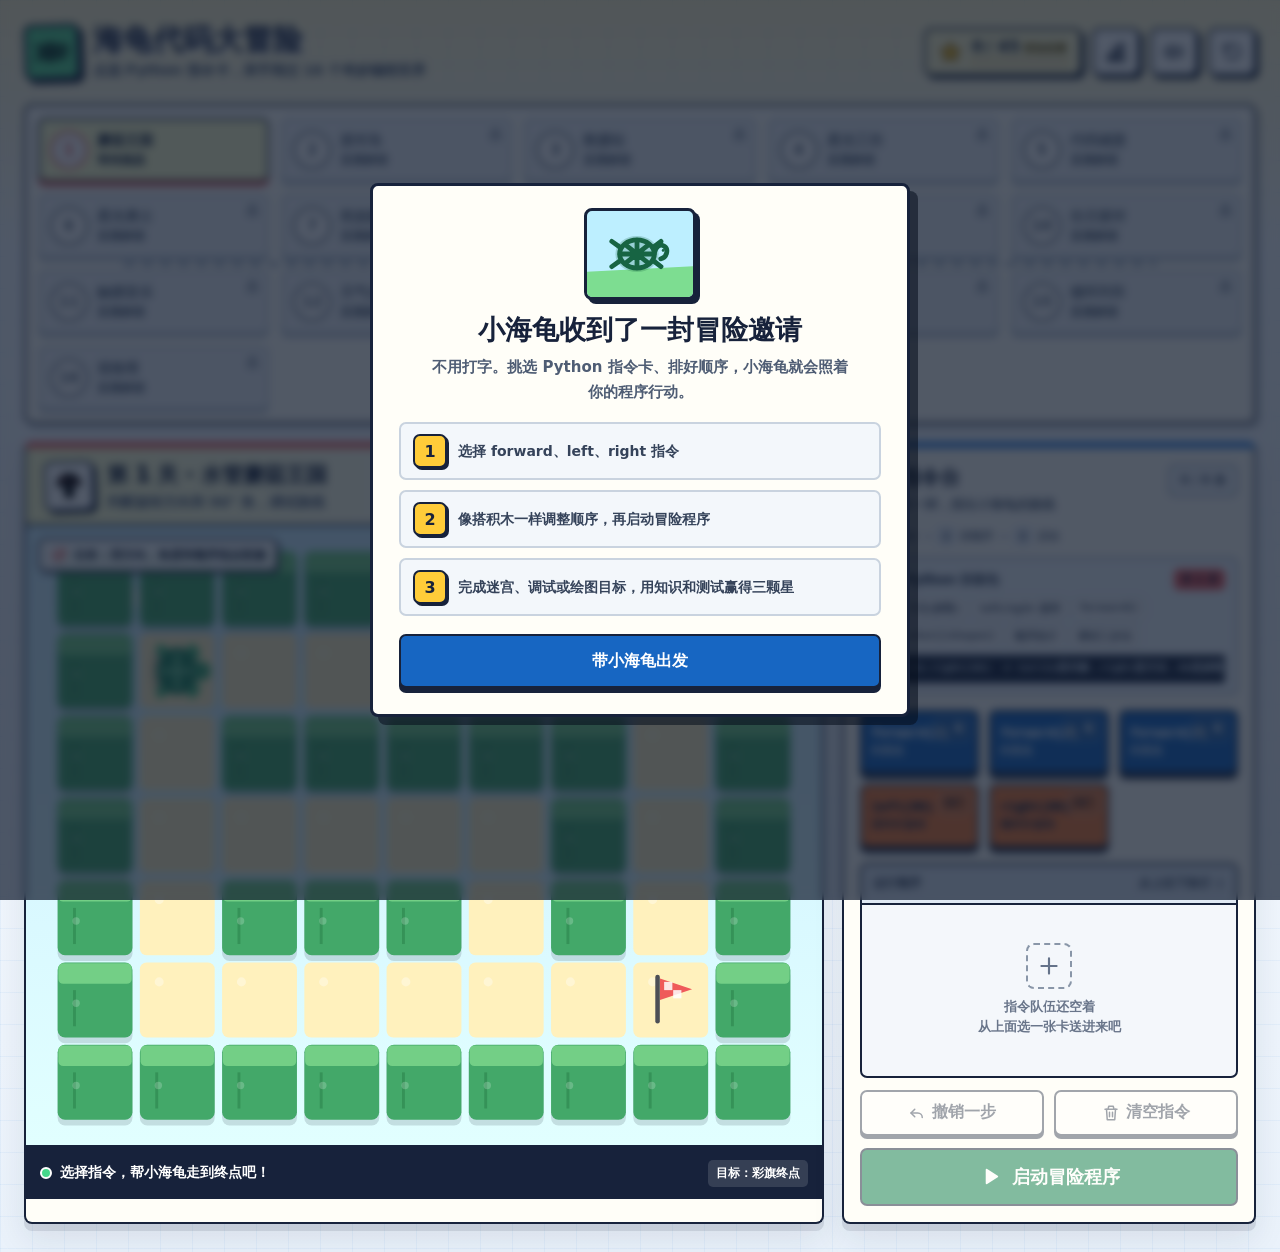
==== index.html @ b35ffa98 "将第11关microbit口令改为2000" ====
<!doctype html>
<html lang="zh-CN">
<head>
  <meta charset="UTF-8">
  <meta name="viewport" content="width=device-width, initial-scale=1, viewport-fit=cover">
  <meta name="theme-color" content="#fff5c9">
  <meta name="description" content="点选 Python 指令卡，带小海龟闯过十六个输入、分支、循环、运算与绘图世界。">
  <title>海龟代码大冒险｜小学生 Python 闯关游戏</title>
  <style>
    :root {
      --ink: #24324a;
      --muted: #65718a;
      --paper: #fffdf8;
      --line: #dfe5ec;
      --yellow: #ffcc4d;
      --orange: #ff8a3d;
      --green: #39b978;
      --blue: #3e8fe8;
      --red: #ef5a5a;
      --shadow: 0 8px 24px rgba(38, 54, 78, .12);
      --radius: 8px;
    }

    * { box-sizing: border-box; }
    html { min-height: 100%; background: #f2f7fb; }
    body {
      margin: 0;
      min-height: 100vh;
      color: var(--ink);
      font-family: "PingFang SC", "Microsoft YaHei", system-ui, sans-serif;
      background:
        linear-gradient(180deg, rgba(255, 221, 112, .23) 0, rgba(255,255,255,0) 240px),
        #f2f7fb;
    }
    button, input { font: inherit; letter-spacing: 0; }
    button { -webkit-tap-highlight-color: transparent; }
    button:focus-visible, input:focus-visible { outline: 3px solid rgba(62,143,232,.35); outline-offset: 2px; }
    .hidden { display: none !important; }
    .skip-link { position: fixed; z-index: 100; top: 8px; left: 8px; padding: 10px 14px; border: 2px solid var(--ink); border-radius: 6px; background: white; color: var(--ink); font-weight: 900; transform: translateY(-140%); }
    .skip-link:focus { transform: translateY(0); }

    .app { width: min(1280px, 100%); margin: 0 auto; padding: 16px 20px 24px; }
    .topbar {
      display: flex; align-items: center; justify-content: space-between; gap: 16px;
      min-height: 64px; margin-bottom: 14px;
    }
    .brand { display: flex; align-items: center; gap: 11px; min-width: 0; }
    .brand-mark {
      display: grid; place-items: center; width: 48px; height: 48px; flex: 0 0 48px;
      border: 2px solid #23885a; border-radius: 50%; background: #d9f8e8; font-size: 28px;
      box-shadow: 0 4px 0 #b0dfc7;
    }
    .brand h1 { margin: 0; font-size: clamp(20px, 2.5vw, 30px); line-height: 1.15; letter-spacing: 0; }
    .brand p { margin: 4px 0 0; color: var(--muted); font-size: 13px; }
    .top-actions { display: flex; align-items: center; gap: 8px; }
    .score-pill {
      display: inline-flex; align-items: center; gap: 6px; min-height: 40px; padding: 0 13px;
      border: 1px solid #f0cf64; border-radius: 20px; background: #fff8d6; font-weight: 800;
    }
    .icon-btn {
      width: 40px; height: 40px; padding: 0; border: 1px solid var(--line); border-radius: 50%;
      background: white; color: var(--ink); cursor: pointer; font-size: 18px; box-shadow: 0 3px 8px rgba(38,54,78,.08);
    }
    .icon-btn:hover { background: #f7fafc; transform: translateY(-1px); }

    .level-map {
      display: grid; grid-template-columns: repeat(5, minmax(0, 1fr)); gap: 8px;
      margin-bottom: 14px; padding: 8px; background: rgba(255,255,255,.7); border: 1px solid var(--line); border-radius: var(--radius);
    }
    .level-tab {
      position: relative; display: flex; align-items: center; gap: 10px; min-width: 0; height: 58px;
      padding: 7px 10px; border: 2px solid transparent; border-radius: 7px; background: #eef2f6;
      color: var(--muted); text-align: left; cursor: pointer; transition: .18s ease;
    }
    .level-tab:hover:not(:disabled) { transform: translateY(-1px); background: #e7f2ff; }
    .level-tab.active { border-color: var(--blue); background: #eaf4ff; color: var(--ink); }
    .level-tab.done { background: #e8f8ef; }
    .level-tab.locked { cursor: pointer; opacity: .78; }
    .level-num {
      display: grid; place-items: center; width: 34px; height: 34px; flex: 0 0 34px;
      border-radius: 50%; background: white; color: var(--ink); font-weight: 900; box-shadow: 0 2px 6px rgba(0,0,0,.08);
    }
    .level-copy { min-width: 0; }
    .level-copy strong, .level-copy small { display: block; overflow: hidden; text-overflow: ellipsis; white-space: nowrap; }
    .level-copy strong { font-size: 13px; }
    .level-copy small { margin-top: 2px; font-size: 11px; }
    .lock-mark { position: absolute; top: 4px; right: 6px; font-size: 12px; }

    .workspace { display: grid; grid-template-columns: minmax(440px, 1.42fr) minmax(330px, .78fr); gap: 14px; align-items: stretch; }
    .game-panel, .code-panel {
      min-width: 0;
      border: 1px solid var(--line); border-radius: var(--radius); background: var(--paper); box-shadow: var(--shadow);
    }
    .game-panel { overflow: hidden; }
    .level-heading {
      display: flex; justify-content: space-between; align-items: center; gap: 12px;
      min-height: 68px; padding: 11px 16px; border-bottom: 1px solid var(--line);
    }
    .level-title-wrap { display: flex; align-items: center; gap: 11px; min-width: 0; }
    .theme-icon { font-size: 34px; line-height: 1; }
    .level-heading h2 { margin: 0; font-size: 19px; letter-spacing: 0; }
    .level-heading p { margin: 4px 0 0; color: var(--muted); font-size: 13px; }
    .best-stars { flex: 0 0 auto; color: #e3a814; font-size: 18px; letter-spacing: 1px; }
    .canvas-wrap {
      position: relative; width: 100%; aspect-ratio: 9 / 7; min-height: 360px;
      overflow: hidden; background: #dff1ff;
    }
    canvas { display: block; width: 100%; height: 100%; touch-action: manipulation; }
    .status-bar {
      display: flex; align-items: center; justify-content: space-between; gap: 12px;
      min-height: 48px; padding: 9px 14px; border-top: 1px solid var(--line); background: white;
    }
    .status-text { display: flex; align-items: center; gap: 8px; min-width: 0; font-size: 13px; font-weight: 700; }
    .status-dot { width: 10px; height: 10px; flex: 0 0 10px; border-radius: 50%; background: var(--green); }
    .status-dot.error { background: var(--red); }
    .collect-count { color: var(--muted); font-size: 13px; white-space: nowrap; }

    .code-panel { display: flex; flex-direction: column; min-height: 0; padding: 15px; }
    .panel-heading { display: flex; align-items: flex-start; justify-content: space-between; gap: 10px; }
    .panel-heading h2 { margin: 0; font-size: 18px; letter-spacing: 0; }
    .panel-heading p { margin: 4px 0 0; color: var(--muted); font-size: 12px; }
    .limit-badge { flex: 0 0 auto; padding: 5px 9px; border-radius: 14px; background: #eef2f6; color: var(--muted); font-size: 12px; font-weight: 800; }
    .limit-badge.warn { background: #fff0e7; color: #bf551f; }
    .command-palette { display: grid; grid-template-columns: repeat(3, 1fr); gap: 8px; margin: 14px 0; }
    .command-btn {
      min-height: 50px; padding: 7px 5px; border: 0; border-radius: 7px; color: white;
      font-family: ui-monospace, SFMono-Regular, Menlo, Consolas, monospace; font-size: 13px; font-weight: 800;
      cursor: pointer; box-shadow: 0 4px 0 rgba(36,50,74,.18); transition: transform .1s ease, filter .1s ease;
    }
    .command-btn.forward { background: var(--blue); }
    .command-btn.turn { background: var(--orange); }
    .command-btn:hover:not(:disabled) { filter: brightness(1.05); transform: translateY(-1px); }
    .command-btn:active:not(:disabled) { transform: translateY(3px); box-shadow: 0 1px 0 rgba(36,50,74,.18); }
    .command-btn:disabled { opacity: .45; cursor: not-allowed; box-shadow: none; }
    .program-shell {
      display: flex; flex-direction: column; min-height: 210px; flex: 1;
      border: 1px solid #cfd7e2; border-radius: 7px; overflow: hidden; background: #f8fafc;
    }
    .program-title {
      display: flex; justify-content: space-between; align-items: center; height: 36px; padding: 0 10px;
      border-bottom: 1px solid #dce2e9; background: #edf1f5; font-size: 12px; font-weight: 800;
    }
    .program-list { margin: 0; padding: 8px 8px 10px 40px; overflow: auto; counter-reset: line; }
    .program-list li {
      position: relative; min-height: 33px; margin: 4px 0; padding: 7px 9px; border-left: 4px solid var(--blue);
      border-radius: 4px; background: white; color: #21466f; font-family: ui-monospace, SFMono-Regular, Menlo, Consolas, monospace;
      font-size: 13px; font-weight: 800; box-shadow: 0 1px 3px rgba(36,50,74,.08); transition: .15s;
    }
    .program-list li.turn-line { border-left-color: var(--orange); color: #884219; }
    .program-list li.executing { outline: 2px solid var(--yellow); background: #fff9d9; transform: translateX(3px); }
    .program-list li.failed { outline: 2px solid var(--red); background: #fff0f0; }
    .program-list li code { display: block; white-space: pre-wrap; overflow-wrap: anywhere; font: inherit; color: inherit; }
    .empty-program { display: grid; place-items: center; flex: 1; min-height: 150px; padding: 24px; color: #8a95a8; text-align: center; font-size: 13px; }
    .empty-program strong { display: block; margin-bottom: 6px; color: #68758a; font-size: 22px; }
    .edit-actions { display: grid; grid-template-columns: 1fr 1fr; gap: 8px; margin-top: 11px; }
    .action-btn {
      display: inline-flex; align-items: center; justify-content: center; gap: 6px; min-height: 42px; padding: 8px 12px;
      border: 1px solid var(--line); border-radius: 7px; background: white; color: var(--ink); font-weight: 800; cursor: pointer;
    }
    .action-btn:hover:not(:disabled) { background: #f4f7fa; }
    .action-btn:disabled { opacity: .4; cursor: not-allowed; }
    .run-btn {
      width: 100%; min-height: 52px; margin-top: 10px; border: 0; border-radius: 7px;
      background: var(--green); color: white; font-size: 17px; font-weight: 900; cursor: pointer;
      box-shadow: 0 5px 0 #258455; transition: .1s ease;
    }
    .run-btn:hover:not(:disabled) { filter: brightness(1.04); transform: translateY(-1px); }
    .run-btn:active:not(:disabled) { transform: translateY(4px); box-shadow: 0 1px 0 #258455; }
    .run-btn:disabled { opacity: .5; cursor: not-allowed; box-shadow: none; }
    .mobile-run-btn { display: none; }

    .modal-backdrop {
      position: fixed; inset: 0; z-index: 50; display: grid; place-items: center; padding: 18px;
      background: rgba(25, 35, 52, .64); backdrop-filter: blur(3px);
    }
    .modal {
      width: min(520px, 100%); max-height: min(700px, 92vh); overflow: auto;
      border: 1px solid rgba(255,255,255,.7); border-radius: var(--radius); background: white;
      box-shadow: 0 24px 70px rgba(18,28,44,.3); animation: modal-in .22s ease-out;
    }
    @keyframes modal-in { from { opacity: 0; transform: translateY(12px) scale(.98); } }
    .modal-body { padding: 24px; }
    .modal-icon { display: block; margin-bottom: 8px; font-size: 48px; text-align: center; }
    .modal h2 { margin: 0 0 7px; text-align: center; font-size: 25px; letter-spacing: 0; }
    .modal-intro { margin: 0 auto 18px; color: var(--muted); text-align: center; line-height: 1.65; }
    .guide-steps { display: grid; gap: 8px; margin: 18px 0; }
    .guide-step { display: flex; align-items: center; gap: 11px; padding: 10px; border-radius: 7px; background: #f5f8fb; }
    .guide-num { display: grid; place-items: center; width: 30px; height: 30px; flex: 0 0 30px; border-radius: 50%; background: var(--blue); color: white; font-weight: 900; }
    .guide-step span:last-child { font-size: 14px; line-height: 1.45; }
    .primary-btn {
      width: 100%; min-height: 48px; border: 0; border-radius: 7px; background: var(--blue); color: white;
      font-size: 16px; font-weight: 900; cursor: pointer; box-shadow: 0 4px 0 #2869ad;
    }
    .primary-btn:hover { filter: brightness(1.04); }
    .secondary-btn {
      width: 100%; min-height: 44px; margin-top: 9px; border: 1px solid var(--line); border-radius: 7px;
      background: white; color: var(--ink); font-weight: 800; cursor: pointer;
    }
    .password-box { margin: 16px 0; }
    .password-box label { display: block; margin-bottom: 7px; font-size: 13px; font-weight: 800; }
    .password-input {
      width: 100%; height: 50px; padding: 0 14px; border: 2px solid #cdd6e0; border-radius: 7px;
      color: var(--ink); font-size: 18px; font-weight: 800; text-align: center; text-transform: uppercase;
    }
    .form-error { min-height: 22px; margin: 7px 0 0; color: var(--red); font-size: 13px; text-align: center; }
    .stars-big { margin: 8px 0 12px; color: #e3a814; font-size: 42px; letter-spacing: 4px; text-align: center; }
    .knowledge-card { margin: 14px 0; padding: 14px; border-left: 5px solid var(--yellow); border-radius: 6px; background: #fff9dc; }
    .knowledge-card strong { display: block; margin-bottom: 5px; }
    .knowledge-card p { margin: 0; color: #65562d; font-size: 13px; line-height: 1.55; }
    .next-hint { margin: 12px 0; padding: 12px; border-radius: 7px; background: #e9f5ff; color: #285c91; font-size: 13px; text-align: center; }
    .reward-card {
      display: flex; align-items: center; gap: 12px; margin: 12px 0; padding: 12px;
      border: 2px solid #e25043; border-radius: 7px; background: #fff0e9; color: #70251f;
    }
    .reward-card.earned { border-color: #b92525; background: #ffe4d8; box-shadow: 0 3px 0 #b92525; }
    .reward-egg {
      display: grid; place-items: center; width: 54px; height: 64px; flex: 0 0 54px;
      border: 3px solid #7d2020; border-radius: 50% 50% 45% 45%; background: #d93737; box-shadow: inset 0 -8px 0 rgba(111,20,20,.18), 3px 3px 0 #7d2020;
    }
    .reward-egg .ui-icon { width: 29px; height: 29px; color: #fff2a6; fill: #ffcf36; stroke: #fff2a6; }
    .reward-copy { min-width: 0; }
    .reward-copy strong { display: block; margin-bottom: 3px; color: #a32121; font-size: 14px; }
    .reward-copy p { margin: 0; font-size: 13px; font-weight: 800; line-height: 1.5; }
    .code-used { margin: 8px 0; color: var(--muted); font-size: 12px; text-align: center; }
    .code-used code { color: #225f9d; font-weight: 800; }

    .toast {
      position: fixed; z-index: 80; left: 50%; bottom: 24px; min-width: 240px; max-width: calc(100vw - 32px);
      padding: 11px 16px; border-radius: 7px; background: #24324a; color: white; text-align: center; font-size: 13px;
      font-weight: 800; box-shadow: 0 8px 26px rgba(0,0,0,.22); transform: translate(-50%, 20px); opacity: 0; pointer-events: none; transition: .2s ease;
    }
    .toast.show { transform: translate(-50%, 0); opacity: 1; }
    .confetti { position: fixed; z-index: 70; width: 9px; height: 14px; top: -20px; pointer-events: none; animation: fall 1.8s linear forwards; }
    @keyframes fall { to { transform: translate3d(var(--drift), 105vh, 0) rotate(720deg); } }

    @media (max-width: 900px) {
      .app { padding: 12px; }
      .workspace { grid-template-columns: minmax(0, 1fr); }
      .canvas-wrap { min-height: 0; }
      .code-panel { min-height: 440px; }
      .level-copy small { display: none; }
    }
    @media (max-width: 620px) {
      .app { padding: 8px; }
      .topbar { align-items: flex-start; }
      .brand-mark { width: 40px; height: 40px; flex-basis: 40px; font-size: 23px; }
      .brand p { display: none; }
      .top-actions { gap: 5px; }
      .score-pill { min-height: 36px; padding: 0 9px; font-size: 13px; }
      .icon-btn { width: 36px; height: 36px; }
      .level-map { gap: 5px; padding: 6px; }
      .level-tab { justify-content: center; height: 46px; padding: 4px; }
      .level-copy { display: none; }
      .level-num { width: 31px; height: 31px; flex-basis: 31px; }
      .level-heading { min-height: 60px; padding: 8px 11px; }
      .theme-icon { font-size: 28px; }
      .level-heading h2 { font-size: 16px; }
      .level-heading p { font-size: 11px; }
      .best-stars { font-size: 14px; }
      .status-bar { padding: 8px 10px; }
      .collect-count { font-size: 11px; }
      .code-panel { padding: 11px; min-height: 420px; }
      .command-palette { grid-template-columns: repeat(2, 1fr); }
      .command-btn { min-height: 47px; }
      .modal-body { padding: 19px; }
    }
    @media (prefers-reduced-motion: reduce) {
      *, *::before, *::after { scroll-behavior: auto !important; animation-duration: .01ms !important; transition-duration: .01ms !important; }
    }

    /* Tool Promo Studio: 彩色编程乐园 */
    :root {
      --ink: #17223b;
      --muted: #59657a;
      --paper: #fffef8;
      --line: #cfd8e6;
      --yellow: #ffc928;
      --orange: #ff7a30;
      --green: #18a96b;
      --blue: #2477dc;
      --red: #e94949;
      --purple: #7355d9;
      --theme-primary: #e94949;
      --theme-soft: #fff0d8;
      --shadow: 0 7px 0 rgba(23, 34, 59, .11), 0 16px 32px rgba(23, 34, 59, .09);
      --radius: 8px;
      --z-modal: 50;
      --z-celebrate: 70;
      --z-toast: 80;
    }
    html { background: #eaf2fb; }
    body {
      font-family: ui-rounded, "Arial Rounded MT Bold", "PingFang SC", "Microsoft YaHei", system-ui, sans-serif;
      background-color: #eaf2fb;
      background-image:
        linear-gradient(rgba(36,119,220,.055) 1px, transparent 1px),
        linear-gradient(90deg, rgba(36,119,220,.055) 1px, transparent 1px),
        linear-gradient(180deg, #fff5c9 0, #f8fbff 250px, #eaf2fb 100%);
      background-size: 32px 32px, 32px 32px, 100% 100%;
    }
    .svg-sprite { position: absolute; width: 0; height: 0; overflow: hidden; }
    .ui-icon { width: 22px; height: 22px; display: block; fill: none; stroke: currentColor; stroke-width: 2; stroke-linecap: round; stroke-linejoin: round; }
    .ui-icon.fill { fill: currentColor; stroke: none; }
    .theme-icon-svg { width: 38px; height: 38px; display: block; color: var(--theme-primary); }
    .theme-icon-svg use { pointer-events: none; }

    .app { width: min(1360px, 100%); padding: max(16px, env(safe-area-inset-top)) 24px max(28px, env(safe-area-inset-bottom)); }
    .topbar { min-height: 72px; margin-bottom: 16px; }
    .brand { gap: 13px; }
    .brand-mark {
      width: 56px; height: 56px; flex-basis: 56px; border: 3px solid var(--ink); border-radius: 8px;
      background: #58d691; color: #123e2c; box-shadow: 4px 4px 0 var(--ink); transform: rotate(-2deg);
    }
    .brand-mark .ui-icon { width: 42px; height: 42px; stroke-width: 1.8; }
    .brand h1 { font-size: 30px; font-weight: 1000; line-height: 1; color: var(--ink); text-shadow: 2px 2px 0 #fff; }
    .brand p { margin-top: 7px; color: #45536b; font-size: 14px; font-weight: 700; }
    .top-actions { gap: 10px; }
    .score-pill {
      min-width: 158px; min-height: 48px; padding: 7px 12px; gap: 9px; border: 2px solid var(--ink); border-radius: 8px;
      background: #fff7c8; box-shadow: 3px 3px 0 var(--ink); color: var(--ink);
    }
    .score-pill > .ui-icon { width: 25px; height: 25px; color: #e7a600; fill: #ffc928; stroke: #9b6900; }
    .score-data { display: grid; min-width: 82px; gap: 4px; }
    .score-row { display: flex; align-items: baseline; gap: 3px; line-height: 1; }
    .score-label { color: #735b13; font-size: 11px; font-weight: 900; }
    .energy-track { height: 6px; overflow: hidden; border: 1px solid #d49a00; border-radius: 3px; background: #fff; }
    .energy-fill { width: 0; height: 100%; background: #ffbd13; transition: width .3s ease-out; }
    .icon-btn {
      width: 48px; height: 48px; display: grid; place-items: center; border: 2px solid var(--ink); border-radius: 8px;
      background: white; box-shadow: 3px 3px 0 var(--ink); transition: background .18s ease, box-shadow .18s ease, transform .18s ease;
    }
    .icon-btn:hover { background: #e8f3ff; transform: translateY(-1px); }
    .icon-btn:active { transform: translate(2px, 2px); box-shadow: 1px 1px 0 var(--ink); }

    .level-map {
      position: relative; isolation: isolate; gap: 12px; margin-bottom: 18px; padding: 12px;
      border: 2px solid var(--ink); background: #fffef8; box-shadow: 5px 5px 0 rgba(23,34,59,.16);
    }
    .level-map::before {
      content: ""; position: absolute; z-index: -1; left: 8%; right: 8%; top: 50%; height: 4px;
      background: repeating-linear-gradient(90deg, #9eacc0 0 11px, transparent 11px 18px); transform: translateY(-2px);
    }
    .level-tab {
      height: 64px; padding: 8px 10px; gap: 9px; border: 2px solid #aab7c8; border-radius: 7px;
      background: #f2f5f9; color: #5f6c7f; box-shadow: 0 3px 0 #aab7c8; transition: background .18s ease, border-color .18s ease, transform .18s ease, box-shadow .18s ease;
    }
    .level-tab:hover:not(:disabled) { background: #fff; transform: translateY(-2px); box-shadow: 0 5px 0 #aab7c8; }
    .level-tab.active { border-color: var(--ink); background: var(--theme-soft); color: var(--ink); box-shadow: 0 4px 0 var(--theme-primary); }
    .level-tab.done { border-color: #228758; background: #e5f8ec; box-shadow: 0 3px 0 #228758; }
    .level-tab.locked { opacity: 1; background: #edf0f4; border-style: dashed; }
    .level-num {
      width: 38px; height: 38px; flex-basis: 38px; border: 2px solid currentColor; background: white; box-shadow: none;
      font-size: 15px; color: inherit;
    }
    .level-tab.active .level-num { color: var(--theme-primary); border-color: var(--theme-primary); }
    .level-copy strong { color: inherit; font-size: 14px; font-weight: 1000; }
    .level-copy small { color: inherit; font-size: 12px; font-weight: 800; }
    .lock-mark { top: 7px; right: 7px; color: #68758a; }
    .lock-mark .ui-icon { width: 15px; height: 15px; stroke-width: 2.4; }

    .workspace { grid-template-columns: minmax(480px, 1.45fr) minmax(350px, .75fr); gap: 18px; }
    .game-panel, .code-panel { border: 2px solid var(--ink); background: var(--paper); box-shadow: var(--shadow); }
    .game-panel { border-top: 6px solid var(--theme-primary); }
    .level-heading { min-height: 78px; padding: 12px 18px; border-bottom: 2px solid var(--ink); background: linear-gradient(90deg, var(--theme-soft), #fffef8 68%); }
    .level-title-wrap { gap: 13px; }
    .level-title-wrap > .theme-sticker {
      width: 50px; height: 50px; display: grid; place-items: center; flex: 0 0 50px;
      border: 2px solid var(--ink); border-radius: 8px; background: #fff; box-shadow: 3px 3px 0 var(--ink); transform: rotate(-2deg);
    }
    .level-heading h2 { font-size: 21px; font-weight: 1000; }
    .level-heading p { margin-top: 5px; color: #526079; font-size: 14px; font-weight: 700; }
    .best-stars { min-width: 86px; color: #d48c00; font-size: 22px; font-weight: 1000; text-align: right; }
    .canvas-wrap { min-height: 380px; border-bottom: 0; background: #cdeeff; }
    .mission-chip {
      position: absolute; z-index: 2; top: 12px; left: 12px; display: inline-flex; align-items: center; gap: 7px;
      min-height: 34px; padding: 5px 10px; border: 2px solid rgba(23,34,59,.88); border-radius: 7px;
      background: rgba(255,255,255,.92); color: var(--ink); font-size: 12px; font-weight: 1000; box-shadow: 2px 2px 0 rgba(23,34,59,.75);
    }
    .mission-chip .ui-icon { width: 17px; height: 17px; color: var(--theme-primary); }
    .status-bar { min-height: 54px; padding: 9px 14px; border-top: 2px solid var(--ink); background: var(--ink); color: white; }
    .status-text { font-size: 14px; }
    .status-dot { width: 12px; height: 12px; flex-basis: 12px; border: 2px solid #fff; background: #46d98b; }
    .collect-count { padding: 5px 8px; border-radius: 5px; background: rgba(255,255,255,.13); color: white; font-size: 12px; font-weight: 900; }

    .code-panel { position: relative; border-top: 6px solid #2477dc; padding: 16px; }
    .panel-heading h2 { font-size: 20px; font-weight: 1000; }
    .panel-heading p { margin-top: 5px; color: #59657a; font-size: 13px; font-weight: 700; }
    .limit-badge { padding: 6px 10px; border: 2px solid #aeb9c8; border-radius: 7px; background: #f0f3f7; color: #435169; font-size: 12px; }
    .limit-badge.warn { border-color: #d65b28; background: #fff0e7; color: #a43d14; }
    .mini-steps { display: flex; align-items: center; gap: 5px; margin-top: 12px; color: #69758a; font-size: 11px; font-weight: 900; }
    .mini-step { display: inline-flex; align-items: center; gap: 4px; }
    .mini-step b { display: grid; place-items: center; width: 20px; height: 20px; border-radius: 5px; background: #e7edf5; color: #35445d; }
    .mini-arrow { color: #9ba7b8; }
    .lesson-kit {
      margin-top: 11px; padding: 10px 11px; border: 2px solid #aeb9c8; border-radius: 7px;
      background: #f1f6fb; color: #34425a;
    }
    .lesson-kit-head { display: flex; align-items: center; justify-content: space-between; gap: 8px; margin-bottom: 7px; }
    .lesson-kit-head strong { font-size: 13px; font-weight: 1000; }
    .lesson-number { padding: 3px 7px; border-radius: 5px; background: var(--theme-primary); color: #17223b; font-size: 11px; font-weight: 1000; }
    .knowledge-tags { display: flex; flex-wrap: wrap; gap: 5px; }
    .knowledge-tag { padding: 3px 6px; border: 1px solid #aeb9c8; border-radius: 5px; background: white; color: #46546b; font-size: 11px; font-weight: 800; }
    .syntax-example {
      display: block; margin-top: 7px; padding: 6px 8px; white-space: pre-wrap; overflow-wrap: anywhere; border-left: 4px solid var(--theme-primary);
      background: #17223b; color: #e9f4ff; font: 800 11px/1.45 ui-monospace, SFMono-Regular, Menlo, Consolas, monospace;
    }
    .parameter-lab {
      margin-top: 11px; padding: 10px; border: 2px solid #8b72c8; border-radius: 7px;
      background: #f3efff; color: #352d55;
    }
    .parameter-lab-head { display: flex; align-items: center; justify-content: space-between; gap: 8px; margin-bottom: 8px; }
    .parameter-lab-head strong { font-size: 13px; font-weight: 1000; }
    .parameter-lab-head span { color: #6b5c99; font-size: 11px; font-weight: 800; }
    .parameter-grid { display: grid; grid-template-columns: repeat(auto-fit, minmax(132px, 1fr)); gap: 8px; }
    .parameter-control { min-width: 0; padding: 8px; border: 1px solid #c7bce3; border-radius: 6px; background: #fff; }
    .parameter-label { display: block; margin-bottom: 6px; color: #51466f; font-size: 11px; font-weight: 900; }
    .parameter-stepper { display: grid; grid-template-columns: 44px minmax(42px, 1fr) 44px; align-items: center; gap: 5px; }
    .parameter-stepper button {
      width: 44px; height: 44px; padding: 0; border: 2px solid var(--ink); border-radius: 6px;
      background: #fff; color: var(--ink); font-size: 24px; font-weight: 1000; cursor: pointer; box-shadow: 0 2px 0 var(--ink);
    }
    .parameter-stepper button:active:not(:disabled) { transform: translateY(2px); box-shadow: none; }
    .parameter-stepper button:disabled { opacity: .4; cursor: not-allowed; box-shadow: none; }
    .parameter-value {
      display: grid; place-items: center; min-width: 0; height: 44px; padding: 0 4px; border-radius: 5px;
      background: #352d55; color: #fff; font: 1000 15px/1 ui-monospace, SFMono-Regular, Menlo, Consolas, monospace;
    }
    .command-palette { gap: 10px; margin: 15px 0; }
    .command-btn {
      position: relative; min-height: 64px; display: flex; flex-direction: column; align-items: flex-start; justify-content: center;
      gap: 2px; padding: 8px 9px; border: 2px solid var(--ink); border-radius: 7px; box-shadow: 0 5px 0 var(--ink);
      font-size: 13px; text-align: left; transition: filter .15s ease, transform .15s ease, box-shadow .15s ease;
    }
    .command-btn.forward { background: #1766c2; }
    .command-btn.turn { background: #f47b35; color: var(--ink); }
    .command-btn.variable { background: #7355d9; }
    .command-btn.loop { background: #a83b82; }
    .command-btn.utility { background: #217b77; }
    .command-btn.coordinate { background: #9b5529; }
    .command-btn:hover:not(:disabled) { filter: saturate(1.1) brightness(1.04); transform: translateY(-2px); }
    .command-btn:active:not(:disabled) { transform: translateY(3px); box-shadow: 0 2px 0 var(--ink); }
    .command-btn:disabled { filter: grayscale(.55); opacity: .48; }
    .command-code { font-size: 13px; font-weight: 1000; }
    .command-meaning { font-family: ui-rounded, "PingFang SC", sans-serif; font-size: 11px; font-weight: 800; opacity: .88; }
    .command-step {
      position: absolute; top: 6px; right: 7px; display: grid; place-items: center; min-width: 22px; height: 22px; padding: 0 5px;
      border: 1px solid rgba(255,255,255,.72); border-radius: 5px; background: rgba(0,0,0,.12); font-family: inherit; font-size: 11px;
    }
    .program-shell { min-height: 215px; border: 2px solid var(--ink); background: #f4f7fb; }
    .program-title { height: 40px; padding: 0 11px; border-bottom: 2px solid var(--ink); background: #dfe8f3; color: #35435a; font-size: 12px; }
    .program-list { padding-top: 7px; }
    .program-list li { min-height: 38px; margin: 5px 0; padding: 9px 10px; border-left-width: 6px; border-radius: 5px; box-shadow: 0 2px 0 #c2ccd9; }
    .program-list li.executing { outline: 3px solid #ffbf10; background: #fff4b8; transform: translateX(4px); }
    .empty-program { min-height: 155px; color: #69758a; font-size: 13px; font-weight: 700; line-height: 1.6; }
    .empty-program .empty-icon { width: 46px; height: 46px; display: grid; place-items: center; margin: 0 auto 8px; border: 2px dashed #8996a8; border-radius: 8px; color: #65738a; }
    .empty-program .ui-icon { width: 26px; height: 26px; }
    .edit-actions { gap: 10px; margin-top: 12px; }
    .action-btn { min-height: 46px; border: 2px solid var(--ink); background: white; box-shadow: 0 3px 0 var(--ink); }
    .action-btn .ui-icon { width: 18px; height: 18px; }
    .action-btn:hover:not(:disabled) { background: #edf5ff; }
    .action-btn:active:not(:disabled) { transform: translateY(2px); box-shadow: 0 1px 0 var(--ink); }
    .run-btn {
      min-height: 58px; margin-top: 12px; display: flex; align-items: center; justify-content: center; gap: 10px;
      border: 2px solid var(--ink); background: #087b49; font-size: 18px; box-shadow: 0 6px 0 var(--ink);
    }
    .run-btn .ui-icon { width: 23px; height: 23px; fill: currentColor; }
    .run-btn:hover:not(:disabled) { filter: saturate(1.08) brightness(1.03); transform: translateY(-2px); }
    .run-btn:active:not(:disabled) { transform: translateY(4px); box-shadow: 0 2px 0 var(--ink); }
    .debug-coach { margin-top: 10px; padding: 9px 10px; border: 2px solid #df8b2d; border-radius: 7px; background: #fff1d2; color: #6c3b0d; font-size: 12px; font-weight: 800; line-height: 1.45; }
    .debug-coach strong { color: #9a4510; }

    .mission-lab {
      position: absolute; inset: 0; z-index: 1; display: grid; place-items: center; overflow: hidden;
      padding: 58px 28px 24px; color: #f7fbff; background: #17223b;
    }
    .mission-lab::before {
      content: ""; position: absolute; inset: 0; opacity: .22; pointer-events: none;
      background-image: linear-gradient(rgba(255,255,255,.14) 1px, transparent 1px), linear-gradient(90deg, rgba(255,255,255,.14) 1px, transparent 1px);
      background-size: 34px 34px;
    }
    .scene-shell { position: relative; z-index: 1; width: min(760px, 100%); text-align: center; }
    .scene-kicker { color: #a9d8ff; font-size: 12px; font-weight: 1000; letter-spacing: 0; }
    .scene-shell h3 { margin: 7px 0 5px; font-size: clamp(22px, 3.2vw, 34px); letter-spacing: 0; }
    .scene-shell > p { margin: 0 auto 16px; max-width: 590px; color: #c9d5e7; font-size: 13px; font-weight: 700; line-height: 1.55; }
    .scene-task-brief { display: flex; align-items: center; justify-content: center; gap: 8px; flex-wrap: wrap; margin: -5px auto 14px; }
    .scene-task-brief span { padding: 5px 9px; border: 1px solid rgba(169,216,255,.4); border-radius: 5px; background: rgba(7,17,30,.58); color: #dcecff; font-size: 11px; font-weight: 900; }
    .scene-task-brief strong { color: #ffd858; }
    .stage-dots { display: flex; justify-content: center; gap: 8px; margin-bottom: 15px; }
    .stage-dot { width: 34px; height: 7px; border-radius: 4px; background: rgba(255,255,255,.2); }
    .stage-dot.done { background: #46d98b; }
    .stage-dot.active { background: #ffc928; }
    .scene-visual { min-height: 218px; display: grid; place-items: center; }
    .console-window {
      width: min(610px, 100%); min-height: 142px; padding: 13px 16px; border: 3px solid #09111f; border-radius: 8px;
      background: #07111e; box-shadow: 7px 7px 0 rgba(0,0,0,.28); color: #78f2a6; text-align: left;
      font: 800 14px/1.65 ui-monospace, SFMono-Regular, Menlo, Consolas, monospace; white-space: pre-wrap;
    }
    .console-window::before { content: "控制台"; display: block; margin-bottom: 7px; color: #7ea0c9; font: 900 11px/1.2 ui-rounded, sans-serif; }
    .runtime-console { white-space: normal; }
    .runtime-prompt { margin: 0 0 10px; color: #78f2a6; font-size: 13px; line-height: 1.5; }
    .runtime-input-form { display: grid; grid-template-columns: minmax(0, 1fr) auto; gap: 8px; align-items: end; }
    .runtime-input-field { min-width: 0; }
    .runtime-input-label { display: block; margin-bottom: 5px; color: #dcecff; font: 900 12px/1.35 ui-rounded, "PingFang SC", sans-serif; }
    .runtime-name-input { width: 100%; min-height: 48px; padding: 9px 11px; border: 2px solid #78f2a6; border-radius: 6px; background: #fff; color: #17223b; font-size: 16px; font-weight: 800; }
    .runtime-name-input:focus { outline: 3px solid #ffc928; outline-offset: 2px; }
    .runtime-continue-btn { min-height: 48px; padding: 9px 14px; border: 2px solid #fff; border-radius: 6px; background: #087b49; color: #fff; font-size: 14px; font-weight: 1000; cursor: pointer; touch-action: manipulation; }
    .runtime-input-error { grid-column: 1 / -1; min-height: 18px; margin: 0; color: #ff9b9b; font: 900 12px/1.4 ui-rounded, "PingFang SC", sans-serif; }
    .robot-row, .visitor-row, .data-row { display: flex; align-items: flex-end; justify-content: center; gap: 16px; flex-wrap: wrap; }
    .station-bot {
      position: relative; width: 108px; height: 116px; border: 4px solid #0c1424; border-radius: 8px 8px 24px 24px;
      background: #4b607c; box-shadow: 5px 5px 0 rgba(0,0,0,.25);
    }
    .station-bot::before { content: ""; position: absolute; width: 34px; height: 12px; left: 33px; top: -18px; border: 4px solid #0c1424; border-bottom: 0; background: #ffc928; }
    .station-bot::after { content: "•  •"; position: absolute; left: 16px; right: 16px; top: 25px; height: 35px; border: 3px solid #0c1424; border-radius: 6px; background: #b8d6ea; color: #17223b; font-size: 28px; line-height: 26px; }
    .station-bot.fixed { background: #28b875; }
    .station-bot span { position: absolute; left: 8px; right: 8px; bottom: 12px; font-size: 12px; font-weight: 1000; }
    .battle-arena { position: relative; width: min(650px, 100%); height: 230px; overflow: hidden; border-radius: 8px; background: linear-gradient(#233966 0 62%, #17223b 62%); box-shadow: inset 0 0 0 3px rgba(255,255,255,.12); }
    .battle-arena::after { content: ""; position: absolute; left: 0; right: 0; bottom: 31px; height: 4px; background: #6e83a4; box-shadow: 0 7px 0 rgba(0,0,0,.22); }
    .battle-name { position: absolute; z-index: 5; top: 10px; left: 50%; transform: translateX(-50%); padding: 5px 10px; border-radius: 5px; background: rgba(7,17,30,.82); color: #fff3a4; font-size: 12px; font-weight: 1000; white-space: nowrap; }
    .battle-character { position: absolute; z-index: 3; bottom: 34px; width: 72px; height: 112px; }
    .battle-hero { left: 9%; animation: hero-charge 3.4s ease-in-out both; }
    .battle-enemy { right: 10%; animation: enemy-defeat 3.4s ease-in both; }
    .figure-head { position: absolute; left: 21px; top: 0; width: 31px; height: 31px; border: 4px solid #fff; border-radius: 50%; background: #080a0f; }
    .battle-enemy .figure-head { background: #b62f42; }
    .figure-body { position: absolute; left: 30px; top: 31px; width: 12px; height: 48px; border-radius: 6px; background: #080a0f; }
    .battle-enemy .figure-body { background: #b62f42; }
    .figure-arm, .figure-leg { position: absolute; width: 10px; border-radius: 5px; transform-origin: 50% 0; }
    .figure-arm { top: 39px; height: 43px; background: #080a0f; }
    .figure-arm.left { left: 27px; transform: rotate(52deg); } .figure-arm.right { left: 36px; transform: rotate(-52deg); }
    .figure-leg { top: 72px; height: 45px; background: #080a0f; }
    .figure-leg.left { left: 28px; transform: rotate(25deg); } .figure-leg.right { left: 35px; transform: rotate(-25deg); }
    .battle-enemy .figure-arm, .battle-enemy .figure-leg { background: #b62f42; }
    .battle-shape { position: absolute; z-index: 6; left: 18%; bottom: 105px; color: #ffd532; font-size: 52px; line-height: 1; filter: drop-shadow(0 0 9px #ffdf55); animation: shape-strike 3.4s ease-in-out both; }
    .battle-impact { position: absolute; z-index: 7; right: 9%; top: 72px; color: #fff; font-size: 19px; font-weight: 1000; opacity: 0; transform: rotate(-8deg); text-shadow: 2px 2px 0 #d53f3f; animation: impact-pop 3.4s ease-out both; }
    .firework { position: absolute; z-index: 2; width: 8px; height: 8px; border-radius: 50%; opacity: 0; animation: firework-burst 3.4s ease-out both; }
    .firework::before { content: ""; position: absolute; width: 7px; height: 7px; border-radius: 50%; background: #ffd532; box-shadow: 0 -30px #ff5d70, 22px -22px #52d99b, 30px 0 #52b9ff, 22px 22px #ff9a3d, 0 30px #b787ff, -22px 22px #52d99b, -30px 0 #ff5d70, -22px -22px #52b9ff; }
    .firework.one { left: 22%; top: 57px; } .firework.two { left: 52%; top: 43px; animation-delay: .18s; } .firework.three { right: 17%; top: 51px; animation-delay: .34s; }
    @keyframes hero-charge { 0%,25% { transform: translateX(0); } 55% { transform: translateX(150px); } 72%,100% { transform: translateX(105px); } }
    @keyframes shape-strike { 0%,30% { transform: translate(0,0) rotate(0) scale(.8); } 64% { transform: translate(365px,-14px) rotate(540deg) scale(1.25); } 72%,100% { transform: translate(365px,-14px) rotate(620deg) scale(0); } }
    @keyframes enemy-defeat { 0%,61% { transform: rotate(0); opacity: 1; } 76%,100% { transform: translate(24px,34px) rotate(82deg); opacity: .18; } }
    @keyframes impact-pop { 0%,60% { opacity: 0; transform: scale(.2) rotate(-8deg); } 68%,92% { opacity: 1; transform: scale(1.15) rotate(-8deg); } 100% { opacity: 0; } }
    @keyframes firework-burst { 0%,69% { opacity: 0; transform: scale(.1); } 80% { opacity: 1; transform: scale(1); } 100% { opacity: .7; transform: scale(1.35); } }
    .reward-story {
      position: relative; width: min(650px, 100%); height: 218px; overflow: hidden; border: 3px solid rgba(255,255,255,.16); border-radius: 8px;
      background: linear-gradient(#72c8f4 0 63%, #78c96d 63% 76%, #d5a669 76%); box-shadow: inset 0 -7px 0 rgba(91,58,29,.2);
    }
    .reward-story::before { content: ""; position: absolute; left: 7%; top: 20px; width: 46px; height: 20px; border-radius: 50%; background: rgba(255,255,255,.86); box-shadow: 24px 5px 0 8px rgba(255,255,255,.86), 50px 0 0 1px rgba(255,255,255,.86); }
    .reward-rule { position: absolute; z-index: 6; top: 11px; left: 50%; transform: translateX(-50%); min-width: 210px; padding: 7px 12px; border: 3px solid #17223b; border-radius: 7px; background: #fff7c8; color: #17223b; font: 1000 13px/1.25 ui-monospace, monospace; box-shadow: 4px 4px 0 rgba(23,34,59,.35); white-space: nowrap; }
    .score-envelope { position: absolute; z-index: 4; left: 8%; bottom: 36px; display: grid; place-items: center; width: 86px; height: 66px; border: 4px solid #17223b; border-radius: 5px; background: #fff; color: #e94949; font-size: 25px; font-weight: 1000; transform: rotate(-4deg); box-shadow: 5px 5px 0 rgba(23,34,59,.28); }
    .score-envelope::before { content: "成绩单"; position: absolute; top: 6px; color: #59657a; font-size: 10px; }
    .reward-meal { position: absolute; z-index: 3; right: 8%; bottom: 34px; width: 84px; height: 91px; transform: translateY(4px); transition: filter .25s ease, transform .25s ease; }
    .meal-box { position: absolute; left: 5px; bottom: 0; display: grid; place-items: center; width: 60px; height: 60px; border: 4px solid #17223b; border-radius: 5px; background: #e94949; color: #ffd534; font: 1000 32px/1 sans-serif; box-shadow: 5px 5px 0 rgba(23,34,59,.3); }
    .meal-fries { position: absolute; right: 0; top: 0; width: 36px; height: 54px; border: 4px solid #17223b; border-radius: 4px 4px 12px 12px; background: repeating-linear-gradient(90deg,#ffd534 0 6px,#ffb51f 6px 10px); transform: rotate(7deg); }
    .reward-kid { position: absolute; z-index: 5; left: 34%; bottom: 30px; width: 62px; height: 112px; transform-origin: 50% 100%; }
    .reward-kid .figure-head { border-color: #17223b; background: #ffd8b5; }
    .reward-kid .figure-body, .reward-kid .figure-arm, .reward-kid .figure-leg { background: #17223b; }
    .story-dog { position: absolute; z-index: 5; left: 51%; bottom: 27px; width: 94px; height: 64px; transform-origin: 50% 100%; }
    .dog-body { position: absolute; left: 25px; bottom: 13px; width: 51px; height: 31px; border: 4px solid #17223b; border-radius: 48% 50% 42% 45%; background: #f5b85c; }
    .dog-head { position: absolute; left: 2px; bottom: 21px; width: 35px; height: 35px; border: 4px solid #17223b; border-radius: 48%; background: #f5b85c; }
    .dog-head::before { content: ""; position: absolute; left: 6px; top: 10px; width: 5px; height: 5px; border-radius: 50%; background: #17223b; box-shadow: 16px 8px 0 -1px #17223b; }
    .dog-ear { position: absolute; left: 5px; bottom: 42px; width: 14px; height: 23px; border: 4px solid #17223b; border-radius: 70% 30% 70% 35%; background: #9a632c; transform: rotate(-24deg); }
    .dog-leg { position: absolute; bottom: 0; width: 7px; height: 22px; border-radius: 4px; background: #17223b; }
    .dog-leg.one { left: 34px; } .dog-leg.two { left: 66px; }
    .dog-tail { position: absolute; right: 2px; bottom: 33px; width: 31px; height: 9px; border-radius: 8px; background: #17223b; transform-origin: 0 50%; animation: dog-tail .35s ease-in-out infinite alternate; }
    .dog-heart { position: absolute; z-index: 7; left: 61%; bottom: 92px; color: #e94949; font-size: 26px; opacity: 0; }
    .reward-result { position: absolute; z-index: 7; left: 50%; bottom: 8px; transform: translateX(-50%); padding: 5px 9px; border-radius: 5px; background: #17223b; color: #fff; font-size: 12px; font-weight: 1000; white-space: nowrap; }
    .reward-story:not(.passed) .reward-meal { filter: grayscale(.8); opacity: .5; }
    .reward-story.passed[data-story-stage="1"] .reward-kid, .reward-story.passed[data-story-stage="2"] .reward-kid { animation: kid-cheer .65s ease-in-out 3; }
    .reward-story.passed[data-story-stage="1"] .story-dog, .reward-story.passed[data-story-stage="2"] .story-dog { animation: dog-hop .48s ease-in-out 4; }
    .reward-story.passed[data-story-stage="1"] .reward-meal { filter: none; opacity: 1; animation: meal-pop .55s ease-out both; }
    .reward-story.passed[data-story-stage="2"] .dog-heart { animation: dog-heart 1.2s ease-out 2; }
    @keyframes dog-tail { from { transform: rotate(-28deg); } to { transform: rotate(30deg); } }
    @keyframes dog-hop { 0%,100% { transform: translateY(0) rotate(0); } 50% { transform: translateY(-18px) rotate(-4deg); } }
    @keyframes kid-cheer { 0%,100% { transform: translateY(0) rotate(0); } 50% { transform: translateY(-16px) rotate(4deg); } }
    @keyframes meal-pop { 0% { transform: translateY(25px) scale(.65) rotate(-8deg); } 70% { transform: translateY(-8px) scale(1.12) rotate(4deg); } 100% { transform: translateY(0) scale(1); } }
    @keyframes dog-heart { 0% { opacity: 0; transform: translateY(8px) scale(.5); } 35% { opacity: 1; } 100% { opacity: 0; transform: translateY(-38px) scale(1.25); } }
    .life-story-scene { position: relative; width: min(650px, 100%); height: 218px; overflow: hidden; border: 3px solid rgba(255,255,255,.18); border-radius: 8px; box-shadow: inset 0 -7px 0 rgba(23,34,59,.16); }
    .life-badge { position: absolute; z-index: 8; top: 10px; left: 50%; transform: translateX(-50%); min-width: 112px; padding: 6px 10px; border: 3px solid #17223b; border-radius: 7px; background: #fff7c8; color: #17223b; font: 1000 13px/1.2 ui-monospace, monospace; box-shadow: 4px 4px 0 rgba(23,34,59,.3); white-space: nowrap; }
    .life-result { position: absolute; z-index: 9; left: 50%; bottom: 8px; transform: translateX(-50%); max-width: 92%; padding: 5px 9px; overflow: hidden; border-radius: 5px; background: #17223b; color: #fff; font-size: 12px; font-weight: 1000; text-overflow: ellipsis; white-space: nowrap; }
    .camp-story { background: linear-gradient(#284d72 0 61%, #6aa267 61% 78%, #c9975d 78%); }
    .camp-story::before { content: "✦  ·  ✦  ·  ✦"; position: absolute; left: 8%; top: 20px; color: #ffe38a; font-size: 18px; letter-spacing: 14px; }
    .camp-tent { position: absolute; z-index: 3; right: 7%; bottom: 27px; width: 0; height: 0; border-right: 64px solid transparent; border-bottom: 112px solid #f2c84b; border-left: 64px solid transparent; filter: drop-shadow(6px 6px 0 rgba(23,34,59,.35)); }
    .camp-tent::after { content: ""; position: absolute; left: -17px; top: 57px; width: 34px; height: 55px; background: #9a5431; clip-path: polygon(50% 0,100% 100%,0 100%); }
    .camp-meter { position: absolute; z-index: 5; left: 7%; bottom: 36px; display: grid; place-items: center; width: 84px; height: 69px; border: 4px solid #17223b; border-radius: 7px; background: #f4f7fb; color: #1766c2; font-size: 18px; font-weight: 1000; box-shadow: 5px 5px 0 rgba(23,34,59,.3); }
    .camp-meter::before { content: "露营检查"; position: absolute; top: 5px; color: #59657a; font-size: 9px; }
    .camp-car { position: absolute; z-index: 6; left: 34%; bottom: 35px; width: 118px; height: 51px; border: 4px solid #17223b; border-radius: 16px 25px 7px 7px; background: #e94949; box-shadow: inset 0 -8px rgba(0,0,0,.12); }
    .camp-car::before { content: ""; position: absolute; left: 22px; top: -30px; width: 66px; height: 31px; border: 4px solid #17223b; border-bottom: 0; border-radius: 28px 28px 0 0; background: #9de1f2; }
    .camp-wheel { position: absolute; bottom: -16px; width: 25px; height: 25px; border: 6px solid #17223b; border-radius: 50%; background: #d7e0eb; }
    .camp-wheel.one { left: 15px; } .camp-wheel.two { right: 15px; }
    .camp-story.passed[data-story-stage="1"] .camp-car { animation: camp-drive 1.5s ease-in-out both; }
    .camp-story.passed[data-story-stage="2"] .camp-meter { animation: meter-pulse .55s ease-in-out 3; }
    @keyframes camp-drive { 0% { transform: translateX(-35px); } 65% { transform: translateX(78px) rotate(-2deg); } 100% { transform: translateX(62px); } }
    @keyframes meter-pulse { 50% { transform: scale(1.1) rotate(-3deg); background: #ffe0a3; } }
    .park-story { background: linear-gradient(#7bcdf3 0 62%, #8bd374 62% 78%, #ffd87b 78%); }
    .park-track { position: absolute; left: -20px; right: -20px; top: 72px; height: 55px; border-top: 8px solid #7355d9; border-radius: 50% 50% 0 0; transform: rotate(-3deg); }
    .park-car { position: absolute; z-index: 3; left: 10%; top: 61px; width: 66px; height: 34px; border: 4px solid #17223b; border-radius: 6px 6px 15px 15px; background: #ff7a30; }
    .park-gate { position: absolute; z-index: 6; right: 12%; bottom: 28px; width: 25px; height: 106px; border: 4px solid #17223b; border-radius: 6px; background: #2477dc; }
    .park-arm { position: absolute; right: 17px; top: 24px; width: 105px; height: 15px; border: 4px solid #17223b; border-radius: 7px; background: repeating-linear-gradient(90deg,#fff 0 17px,#e94949 17px 34px); transform-origin: 100% 50%; transition: transform .5s ease; }
    .park-ruler { position: absolute; z-index: 4; left: 9%; bottom: 28px; width: 85px; height: 111px; border: 4px solid #17223b; border-radius: 6px; background: repeating-linear-gradient(#fff 0 17px,#dcecff 17px 19px); color: #17223b; font-size: 13px; font-weight: 1000; padding-top: 48px; }
    .park-kid { position: absolute; z-index: 5; left: 42%; bottom: 27px; width: 62px; height: 112px; transform-origin: 50% 100%; }
    .park-kid .figure-head { border-color: #17223b; background: #ffd8b5; }
    .park-kid .figure-body, .park-kid .figure-arm, .park-kid .figure-leg { background: #17223b; }
    .park-story.passed[data-story-stage="1"] .park-arm { transform: rotate(-68deg); }
    .park-story.passed[data-story-stage="1"] .park-kid { animation: park-walk 1.2s ease-in-out both; }
    .park-story.passed[data-story-stage="2"] .park-gate { animation: gate-stop .5s ease-in-out 3; background: #e94949; }
    .park-story.passed[data-story-stage="0"] .park-gate { background: #18a96b; box-shadow: 0 0 18px #57e69d; }
    @keyframes park-walk { to { transform: translateX(105px); } }
    @keyframes gate-stop { 50% { transform: translateX(-5px); } }
    .party-story { background: linear-gradient(#405077 0 68%, #8057a7 68% 79%, #f0c85e 79%); }
    .party-balloons { position: absolute; left: 8%; top: 31px; width: 53px; height: 64px; border: 4px solid #17223b; border-radius: 50%; background: #ff5d70; box-shadow: 49px 12px 0 -3px #52d99b, 49px 12px 0 1px #17223b; opacity: .32; }
    .party-balloons::after { content: ""; position: absolute; left: 25px; top: 61px; width: 2px; height: 80px; background: #fff; box-shadow: 49px 13px #fff; }
    .party-cake { position: absolute; z-index: 5; right: 8%; bottom: 29px; display: grid; place-items: center; width: 93px; height: 65px; border: 4px solid #17223b; border-radius: 9px 9px 5px 5px; background: #ff9eb5; color: #17223b; font-size: 28px; box-shadow: 6px 6px 0 rgba(23,34,59,.28); }
    .party-cake::before { content: ""; position: absolute; top: -28px; width: 8px; height: 30px; border: 3px solid #17223b; background: #ffc928; }
    .party-story .robot-preview { position: absolute; z-index: 6; left: 50%; bottom: 3px; margin: 0; transform: translateX(-50%) scale(.65); transform-origin: 50% 100%; }
    .party-story.passed .party-balloons { opacity: 1; animation: balloon-float .7s ease-in-out 3 alternate; }
    .party-story.passed[data-story-stage="1"] .robot-mouth { border-top: 0; border-bottom: 7px solid #17223b; }
    .party-story.passed[data-story-stage="2"] .robot-preview { animation: robot-dance .55s ease-in-out 4; }
    @keyframes balloon-float { to { transform: translateY(-13px) rotate(4deg); } }
    @keyframes robot-dance { 0%,100% { transform: translateX(-50%) scale(.65) rotate(-4deg); } 50% { transform: translateX(-50%) translateY(-13px) scale(.65) rotate(5deg); } }
    .lesson-quest-scene {
      --quest-position: 50%; position: relative; width: min(650px, 100%); height: 218px; overflow: hidden;
      border: 3px solid rgba(255,255,255,.35); border-radius: 8px;
      background-image: linear-gradient(rgba(13,28,46,.08), rgba(13,28,46,.2)), url("assets/lesson-11-15-world.jpg");
      background-position: center; background-size: cover; box-shadow: inset 0 -34px 40px rgba(13,28,46,.28);
    }
    .quest-badge { position: absolute; z-index: 3; top: 9px; left: 10px; padding: 6px 9px; border: 3px solid #17223b; border-radius: 7px; background: #fff7c8; color: #17223b; font: 1000 12px/1.2 ui-monospace, monospace; box-shadow: 3px 3px 0 rgba(23,34,59,.3); }
    .quest-object { position: absolute; z-index: 2; right: 7%; bottom: 42px; display: grid; place-items: center; width: 76px; aspect-ratio: 1; border: 4px solid #17223b; border-radius: 50%; background: rgba(255,255,255,.92); font-size: 40px; box-shadow: 6px 6px 0 rgba(23,34,59,.32); transition: transform .35s ease, background .35s ease; }
    .lesson-quest-scene.passed .quest-object { transform: translateY(-9px) rotate(8deg) scale(1.08); background: #d8ffe6; }
    .quest-result { position: absolute; z-index: 4; left: 50%; bottom: 8px; transform: translateX(-50%); width: max-content; max-width: 92%; padding: 6px 10px; border-radius: 5px; background: rgba(15,28,45,.92); color: white; font-size: 12px; font-weight: 1000; line-height: 1.3; text-align: center; }
    .rpg-battle-scene {
      position: relative; width: min(650px, 100%); height: 218px; overflow: hidden; border: 3px solid rgba(255,255,255,.35); border-radius: 8px;
      background-image: linear-gradient(180deg, rgba(5,15,30,.08) 0 54%, rgba(5,15,30,.78) 100%), var(--rpg-art); background-position: center; background-size: cover;
      box-shadow: inset 0 -48px 54px rgba(7,17,30,.38);
    }
    .rpg-battle-scene::after { content: ""; position: absolute; z-index: 4; right: 18%; top: 40%; width: 18px; height: 18px; border-radius: 50%; opacity: 0; background: white; box-shadow: 0 0 14px 8px #fff, 0 0 34px 20px #5de1ff, 0 0 58px 32px #ffda55; pointer-events: none; }
    .rpg-battle-hud { position: absolute; z-index: 5; top: 8px; left: 8px; right: 8px; display: grid; grid-template-columns: 1fr 1fr; gap: 38px; }
    .rpg-unit-card { padding: 5px 7px; border: 2px solid rgba(255,255,255,.8); border-radius: 6px; background: rgba(10,22,40,.86); color: white; box-shadow: 3px 3px 0 rgba(4,11,22,.45); }
    .rpg-unit-card.boss { text-align: right; }
    .rpg-unit-name { display: flex; justify-content: space-between; gap: 7px; margin-bottom: 4px; font-size: 10px; font-weight: 1000; }
    .rpg-unit-card.boss .rpg-unit-name { flex-direction: row-reverse; }
    .rpg-hp-track { height: 7px; overflow: hidden; border: 1px solid rgba(255,255,255,.72); border-radius: 4px; background: #2b3445; }
    .rpg-hp-fill { display: block; width: var(--hp); height: 100%; background: #37d486; transition: width .45s ease; }
    .rpg-unit-card.boss .rpg-hp-fill { margin-left: auto; background: #f05b5b; }
    .rpg-fighter { display: none; }
    .rpg-fighter.hero { left: 10%; color: #23885a; }
    .rpg-fighter.hero .ui-icon { width: 50px; height: 50px; }
    .rpg-fighter.hero::after { content: ""; position: absolute; right: -12px; top: 36px; width: 31px; height: 9px; border: 3px solid #17223b; border-radius: 3px; background: #ef554d; transform: rotate(-16deg); }
    .rpg-fighter.boss { right: 10%; font-size: 40px; }
    .rpg-spell { position: absolute; z-index: 4; left: 24%; right: 23%; top: 54%; height: 8px; opacity: 0; border-radius: 4px; background: #ffe057; box-shadow: 0 0 10px #fff, 0 0 24px #54d8ff; transform-origin: left center; }
    .rpg-battle-scene.boss-hit .rpg-spell { animation: rpg-cast .72s ease-out both; }
    .rpg-battle-scene.boss-hit::after { animation: rpg-impact .72s ease-out both; }
    .rpg-battle-scene.hero-hit { animation: rpg-scene-shake .42s ease-out; }
    .rpg-battle-caption { position: absolute; z-index: 6; left: 50%; bottom: 7px; transform: translateX(-50%); width: max-content; max-width: 92%; padding: 6px 10px; border: 2px solid rgba(255,255,255,.78); border-radius: 6px; background: rgba(8,20,37,.9); color: white; font-size: 11px; font-weight: 1000; text-align: center; }
    @keyframes rpg-cast { 0% { opacity: 0; transform: scaleX(.05); } 25% { opacity: 1; } 78% { opacity: 1; transform: scaleX(1); } 100% { opacity: 0; transform: scaleX(1.14); } }
    @keyframes rpg-impact { 0%,45% { opacity: 0; transform: scale(.15); } 68% { opacity: 1; transform: scale(1.15); } 100% { opacity: 0; transform: scale(1.7); } }
    @keyframes rpg-boss-hit { 35% { transform: translateX(12px) rotate(8deg) scale(.9); filter: brightness(2); } }
    @keyframes rpg-hero-hit { 35% { transform: translateX(-10px) rotate(-8deg); filter: saturate(.2) brightness(1.7); } }
    @keyframes rpg-scene-shake { 20%,60% { transform: translateX(-3px); } 40%,80% { transform: translateX(3px); } }

    .cutscene-backdrop { z-index: 95; padding: 16px; background: rgba(5,10,20,.92); backdrop-filter: blur(8px); }
    .rpg-cutscene { position: relative; width: min(1000px, 100%); aspect-ratio: 16 / 9; max-height: calc(100vh - 32px); overflow: hidden; border: 3px solid rgba(255,255,255,.82); border-radius: 8px; background: #081325; color: white; box-shadow: 0 28px 90px rgba(0,0,0,.55); }
    .cutscene-art { position: absolute; inset: -3%; background-image: linear-gradient(180deg, rgba(6,14,28,.02), rgba(6,14,28,.62)), var(--cutscene-art); background-size: cover; background-position: center; background-repeat: no-repeat; transform: scale(1.06); }
    .rpg-cutscene.shot-hero .cutscene-art { background-position: 28% center; }
    .rpg-cutscene.shot-boss .cutscene-art { background-position: 72% center; }
    .rpg-cutscene.shot-victory .cutscene-art { background-position: center; }
    .rpg-cutscene.shot-hero .cutscene-art { animation: cutscene-hero-camera 4.2s ease-out both; }
    .rpg-cutscene.shot-boss .cutscene-art { animation: cutscene-boss-camera 4.2s ease-out both; }
    .rpg-cutscene.shot-victory .cutscene-art { animation: cutscene-victory-camera 4.2s ease-out both; }
    .cutscene-vignette { position: absolute; inset: 0; background: radial-gradient(circle at 50% 42%, transparent 30%, rgba(3,9,20,.42) 100%); pointer-events: none; }
    .cutscene-chapter { position: absolute; z-index: 4; top: 18px; left: 20px; padding: 7px 11px; border-left: 5px solid #ffcf45; background: rgba(5,13,26,.78); font-size: 12px; font-weight: 1000; }
    .cutscene-skip { position: absolute; z-index: 8; top: 14px; right: 14px; min-height: 44px; padding: 0 13px; border: 1px solid rgba(255,255,255,.72); border-radius: 6px; background: rgba(5,13,26,.7); color: white; font-weight: 900; cursor: pointer; }
    .cutscene-actor { display: none; }
    .cutscene-actor.hero { left: 9%; color: #23885a; animation: cutscene-hero-enter .8s ease-out both; }
    .cutscene-actor.hero .ui-icon { width: 74px; height: 74px; }
    .cutscene-actor.boss { right: 9%; font-size: 58px; animation: cutscene-boss-enter .85s ease-out both; }
    .shot-victory .cutscene-actor.hero { animation: cutscene-victory-hop .8s ease-in-out 2; }
    .shot-victory .cutscene-actor.boss { opacity: .25; transform: translateY(20px) scale(.72); filter: grayscale(1); }
    .cutscene-flash { position: absolute; z-index: 3; left: 50%; top: 43%; width: 14px; height: 14px; border-radius: 50%; background: #fff; box-shadow: 0 0 18px 9px #fff, 0 0 48px 24px #59d7ff, 0 0 85px 38px #ffd84e; animation: cutscene-flash 1.2s ease-out both; }
    .cutscene-dialogue { position: absolute; z-index: 7; left: 18px; right: 18px; bottom: 18px; min-height: 92px; max-height: 38%; overflow: auto; padding: 14px 158px 13px 16px; border: 3px solid rgba(255,255,255,.88); border-radius: 7px; background: rgba(6,15,30,.92); box-shadow: 7px 7px 0 rgba(0,0,0,.35); }
    .cutscene-speaker { display: block; margin-bottom: 5px; color: #ffd85a; font-size: 12px; font-weight: 1000; }
    .cutscene-text { margin: 0; min-height: 42px; font-size: 16px; font-weight: 900; line-height: 1.55; }
    .cutscene-controls { position: absolute; z-index: 8; right: 30px; bottom: 31px; width: 126px; }
    .cutscene-next { width: 100%; min-height: 44px; border: 0; border-radius: 6px; background: #ffd44d; color: #17223b; font-weight: 1000; cursor: pointer; box-shadow: 0 4px 0 #9f7410; }
    .cutscene-dots { display: flex; justify-content: center; gap: 6px; margin-bottom: 7px; }
    .cutscene-dot { width: 8px; height: 8px; border-radius: 50%; background: rgba(255,255,255,.35); }
    .cutscene-dot.active { background: #ffd44d; box-shadow: 0 0 8px #ffd44d; }
    @keyframes cutscene-hero-camera { from { transform: scale(1.13) translateX(2%); } to { transform: scale(1.04) translateX(0); } }
    @keyframes cutscene-boss-camera { from { transform: scale(1.05) translateX(0); } to { transform: scale(1.14) translateX(-2%); } }
    @keyframes cutscene-victory-camera { from { transform: scale(1.12) translateY(1%); filter: brightness(.8); } to { transform: scale(1.03); filter: brightness(1.12); } }
    @keyframes cutscene-hero-enter { from { opacity: 0; transform: translateX(-80px); } }
    @keyframes cutscene-boss-enter { from { opacity: 0; transform: translateX(80px) scale(1.2); } }
    @keyframes cutscene-victory-hop { 50% { transform: translateY(-20px) rotate(-5deg); } }
    @keyframes cutscene-flash { from { opacity: 0; transform: scale(.2); } 35% { opacity: 1; } to { opacity: 0; transform: scale(5); } }
    .gate-scene { position: relative; width: min(630px, 100%); height: 205px; }
    .gate-frame { position: absolute; left: 50%; bottom: 0; width: 170px; height: 190px; transform: translateX(-50%); border: 14px solid #324b6c; border-bottom: 0; border-radius: 16px 16px 0 0; box-shadow: inset 0 0 0 4px #7892b4; }
    .gate-light { position: absolute; left: 50%; top: 8px; width: 24px; height: 24px; transform: translateX(-50%); border: 3px solid #10192a; border-radius: 50%; background: #ffc928; }
    .visitor { width: 78px; padding: 10px 7px; border: 3px solid #10192a; border-radius: 8px; background: #fff; color: #17223b; font-size: 12px; font-weight: 1000; box-shadow: 4px 4px 0 rgba(0,0,0,.24); }
    .visitor .badge { display: grid; place-items: center; width: 42px; height: 42px; margin: 0 auto 6px; border-radius: 50%; background: #283f67; color: #ffd64a; font-size: 23px; }
    .fuel-scene { display: grid; grid-template-columns: 1fr 150px 1fr; align-items: center; gap: 18px; width: min(620px, 100%); }
    .fuel-card { padding: 13px; border: 3px solid #10192a; border-radius: 8px; background: #fff; color: #17223b; font-weight: 900; box-shadow: 4px 4px 0 rgba(0,0,0,.22); }
    .fuel-card strong { display: block; color: #1673c8; font-size: 23px; }
    .rocket-figure { font-size: 96px; filter: drop-shadow(5px 7px 0 rgba(0,0,0,.2)); }
    .type-chip { min-width: 92px; padding: 12px; border: 3px solid #10192a; border-radius: 8px; background: #fff; color: #17223b; font: 1000 16px ui-monospace, monospace; box-shadow: 4px 4px 0 rgba(0,0,0,.2); }
    .test-table { width: min(570px, 100%); border-collapse: separate; border-spacing: 0 6px; color: #17223b; font-size: 12px; font-weight: 900; }
    .test-table td { padding: 8px 10px; background: #fff; }
    .test-table td:first-child { border-radius: 6px 0 0 6px; }
    .test-table td:last-child { border-radius: 0 6px 6px 0; }
    .test-pass { color: #087b49; }
    .test-fail { color: #c83939; }
    .circle-demo { display: flex; align-items: center; justify-content: center; gap: 36px; min-height: 190px; }
    .demo-circle { width: 128px; height: 128px; border: 9px solid #62d6ff; border-radius: 50%; box-shadow: 5px 5px 0 rgba(0,0,0,.2); }
    .demo-arc { width: 150px; height: 76px; border: 9px solid #ffcf4e; border-bottom: 0; border-radius: 90px 90px 0 0; }
    .robot-preview { position: relative; width: 245px; height: 210px; margin: 0 auto; }
    .robot-head { position: absolute; left: 35px; top: 16px; width: 175px; height: 166px; border: 9px solid var(--robot-color, #39a8ff); border-radius: 42%; background: #ecf8ff; box-shadow: 7px 7px 0 rgba(0,0,0,.25); }
    .robot-eye { position: absolute; top: 66px; width: 27px; height: 27px; border: 5px solid #17223b; border-radius: 50%; background: #fff; }
    .robot-eye.left { left: 77px; } .robot-eye.right { right: 77px; }
    .robot-mouth { position: absolute; left: 88px; top: 119px; width: 70px; height: 36px; border: 7px solid #17223b; border-top: 0; border-radius: 0 0 50px 50px; }
    .robot-preview.surprised .robot-mouth { left: 107px; width: 32px; height: 32px; border-top: 7px solid #17223b; border-radius: 50%; }
    .robot-preview.sleepy .robot-mouth { left: 92px; top: 136px; width: 62px; height: 0; border-width: 0 0 7px; border-radius: 0; }
    .robot-antenna { position: absolute; left: 119px; top: -15px; width: 8px; height: 40px; background: #17223b; }
    .robot-antenna::before { content: ""; position: absolute; left: -8px; top: -10px; width: 24px; height: 24px; border-radius: 50%; background: #ffc928; border: 4px solid #17223b; }

    .challenge-panel { margin-top: 13px; }
    .challenge-card { padding: 12px; border: 2px solid var(--ink); border-radius: 7px; background: #f7faff; box-shadow: 0 3px 0 #b9c6d6; }
    .challenge-progress { display: flex; align-items: center; justify-content: space-between; gap: 8px; color: #56647a; font-size: 11px; font-weight: 1000; }
    .challenge-card h3 { margin: 8px 0 5px; font-size: 17px; letter-spacing: 0; }
    .challenge-prompt { margin: 0; color: #46546a; font-size: 12px; font-weight: 750; line-height: 1.55; }
    .challenge-code { display: block; min-height: 62px; margin: 10px 0; padding: 10px; overflow: auto; border: 2px solid #18253b; border-radius: 6px; background: #101a2b; color: #9df1be; font: 800 12px/1.55 ui-monospace, SFMono-Regular, Menlo, monospace; white-space: pre-wrap; }
    .challenge-input { width: 100%; min-height: 48px; padding: 10px 12px; border: 2px solid #8494aa; border-radius: 6px; color: var(--ink); font-size: 14px; font-weight: 800; }
    textarea.challenge-input { min-height: 86px; resize: vertical; line-height: 1.45; }
    .challenge-options { display: grid; grid-template-columns: repeat(2, minmax(0,1fr)); gap: 8px; margin: 10px 0; }
    .challenge-option { min-height: 50px; padding: 8px; border: 2px solid #75859b; border-radius: 6px; background: #fff; color: #26354c; text-align: left; font: 900 12px/1.35 ui-monospace, SFMono-Regular, Menlo, monospace; cursor: pointer; }
    .challenge-option:hover { border-color: #2477dc; background: #edf6ff; }
    .challenge-option.selected { border-color: #17223b; background: #fff0a8; box-shadow: 0 3px 0 #17223b; }
    .challenge-option:disabled { opacity: .58; cursor: default; box-shadow: none; }
    .selection-preview { min-height: 38px; padding: 8px; border: 2px dashed #9aa8ba; border-radius: 6px; color: #5a687b; font-size: 11px; font-weight: 800; line-height: 1.5; }
    .prompt-chips, .studio-controls { display: flex; flex-wrap: wrap; gap: 7px; margin: 9px 0; }
    .prompt-chip, .studio-chip { min-height: 38px; padding: 6px 9px; border: 2px solid #65758d; border-radius: 6px; background: #fff; color: #34435a; font-size: 11px; font-weight: 900; cursor: pointer; }
    .studio-swatch { width: 40px; height: 40px; padding: 0; border: 3px solid #fff; border-radius: 50%; box-shadow: 0 0 0 2px #17223b; cursor: pointer; }
    .challenge-actions { display: grid; grid-template-columns: 1fr 1.7fr; gap: 8px; margin-top: 10px; }
    .hint-btn, .challenge-run { min-height: 48px; border: 2px solid var(--ink); border-radius: 7px; font-weight: 1000; cursor: pointer; }
    .hint-btn { background: #fff; color: var(--ink); }
    .challenge-run { background: #087b49; color: #fff; box-shadow: 0 4px 0 var(--ink); }
    .hint-output { margin: 8px 0 0; padding: 8px; border-left: 5px solid #df8b2d; background: #fff1d2; color: #6c3b0d; font-size: 11px; font-weight: 800; line-height: 1.45; }
    body.challenge-active .mini-steps,
    body.challenge-active #limitBadge,
    body.challenge-active #parameterLab,
    body.challenge-active #commandPalette,
    body.challenge-active .program-shell,
    body.challenge-active .edit-actions,
    body.challenge-active #runBtn,
    body.challenge-active #mobileRunBtn { display: none !important; }

    .modal-backdrop { z-index: var(--z-modal); background: rgba(15, 25, 45, .72); backdrop-filter: blur(4px); }
    .modal { width: min(540px, 100%); border: 3px solid var(--ink); background: #fffef8; box-shadow: 8px 8px 0 rgba(7,14,28,.55); }
    .modal-body { padding: 26px; }
    .modal-illustration {
      position: relative; display: grid; place-items: center; width: 112px; height: 92px; margin: -4px auto 12px;
      border: 3px solid var(--ink); border-radius: 8px; background: #bdefff; box-shadow: 4px 4px 0 var(--ink); overflow: hidden;
    }
    .modal-illustration::before { content: ""; position: absolute; left: -10px; right: -10px; bottom: -18px; height: 46px; background: #7ddd91; transform: rotate(-3deg); }
    .modal-illustration .ui-icon { position: relative; z-index: 1; width: 72px; height: 72px; color: #176443; stroke-width: 1.6; }
    .modal h2 { font-size: 27px; font-weight: 1000; }
    .modal-intro { max-width: 420px; color: #4f5d74; font-size: 15px; font-weight: 650; }
    .guide-steps { gap: 10px; }
    .guide-step { min-height: 56px; padding: 10px 12px; border: 2px solid #c9d3df; background: #f3f7fb; }
    .guide-num { width: 34px; height: 34px; flex-basis: 34px; border: 2px solid var(--ink); border-radius: 7px; background: #ffcc39; color: var(--ink); box-shadow: 2px 2px 0 var(--ink); }
    .guide-step span:last-child { color: #35435a; font-size: 14px; font-weight: 700; }
    .primary-btn, .secondary-btn { border: 2px solid var(--ink); border-radius: 7px; font-weight: 1000; }
    .primary-btn { min-height: 54px; background: #1766c2; box-shadow: 0 5px 0 var(--ink); }
    .primary-btn:active { transform: translateY(3px); box-shadow: 0 2px 0 var(--ink); }
    .secondary-btn { min-height: 46px; box-shadow: 0 3px 0 #aeb9c8; }
    .password-input { height: 54px; border: 3px solid #8694a7; background: #fff; font-size: 20px; }
    .password-input:focus { border-color: #2477dc; }
    .stars-big { color: #e59a00; text-shadow: 2px 2px 0 #ffe9a3; }
    .knowledge-card { border: 2px solid #d29a00; border-left-width: 7px; background: #fff4bd; }
    .knowledge-card p { color: #514823; }
    .next-hint { border: 2px solid #9bc8eb; background: #e5f4ff; color: #234f78; font-weight: 750; }
    .toast { z-index: var(--z-toast); border: 2px solid #fff; background: var(--ink); box-shadow: 4px 4px 0 rgba(0,0,0,.28); }
    .confetti { z-index: var(--z-celebrate); }

    .leaderboard-modal { width: min(720px, 100%); }
    .leaderboard-modal .modal-body { padding: 22px; }
    .leaderboard-head { display: flex; align-items: center; justify-content: space-between; gap: 14px; margin-bottom: 14px; }
    .leaderboard-title { display: flex; align-items: center; gap: 11px; min-width: 0; }
    .leaderboard-title .title-icon {
      display: grid; place-items: center; width: 52px; height: 52px; flex: 0 0 52px;
      border: 2px solid var(--ink); border-radius: 7px; background: #fff0a8; color: #b56f00; box-shadow: 3px 3px 0 var(--ink);
    }
    .leaderboard-title .ui-icon { width: 31px; height: 31px; }
    .leaderboard-title h2 { margin: 0; text-align: left; font-size: 24px; }
    .leaderboard-title p { margin: 4px 0 0; color: var(--muted); font-size: 13px; font-weight: 750; }
    .leaderboard-status { min-height: 22px; margin: 0 0 10px; color: #506079; font-size: 13px; font-weight: 800; text-align: center; }
    .leaderboard-status.error { color: #b52f2f; }
    .my-rank-panel {
      display: grid; grid-template-columns: auto 1fr auto auto; align-items: center; gap: 12px;
      min-height: 62px; margin-bottom: 12px; padding: 10px 13px; border: 2px solid #1766c2; border-radius: 7px;
      background: #e8f4ff; box-shadow: 0 3px 0 #1766c2;
    }
    .my-rank-number { min-width: 58px; color: #124f98; font-size: 22px; font-weight: 1000; }
    .my-rank-name { min-width: 0; overflow: hidden; text-overflow: ellipsis; white-space: nowrap; font-size: 16px; font-weight: 1000; }
    .rank-metric { color: #45536b; font-size: 13px; font-weight: 900; white-space: nowrap; }
    .leaderboard-table-wrap { max-height: min(410px, 48vh); overflow: auto; border: 2px solid var(--ink); border-radius: 7px; background: white; }
    .leaderboard-table { width: 100%; border-collapse: collapse; table-layout: fixed; }
    .leaderboard-table th {
      position: sticky; z-index: 1; top: 0; padding: 10px 8px; border-bottom: 2px solid var(--ink);
      background: #dfe8f3; color: #35435a; font-size: 12px; text-align: left;
    }
    .leaderboard-table td { height: 45px; padding: 8px; border-bottom: 1px solid #dfe5ec; color: #34425a; font-size: 13px; font-weight: 800; }
    .leaderboard-table tr:last-child td { border-bottom: 0; }
    .leaderboard-table tr.current-row td { background: #fff2b9; color: #5d4500; }
    .leaderboard-table .rank-col { width: 72px; text-align: center; }
    .leaderboard-table .metric-col { width: 92px; text-align: center; }
    .leaderboard-table .name-cell { overflow: hidden; text-overflow: ellipsis; white-space: nowrap; }
    .current-tag { display: inline-block; margin-left: 5px; padding: 1px 5px; border-radius: 4px; background: #1766c2; color: white; font-size: 10px; vertical-align: 1px; }
    .leaderboard-empty { padding: 30px 16px; color: var(--muted); text-align: center; font-weight: 800; }
    .leaderboard-actions { display: grid; grid-template-columns: 1fr 1fr 1.5fr; gap: 10px; margin-top: 13px; }
    .leaderboard-actions .secondary-btn { margin-top: 0; }
    .name-input { text-transform: none; }
    .name-helper { margin: -8px 0 12px; color: var(--muted); font-size: 12px; text-align: center; }

    @media (max-width: 900px) {
      body { padding-bottom: calc(82px + env(safe-area-inset-bottom)); }
      .app { padding: 12px; }
      .workspace { grid-template-columns: minmax(0, 1fr); }
      .code-panel { min-height: 470px; }
      .level-map { gap: 8px; }
      .level-tab { height: 58px; }
      .code-panel > .run-btn { display: none; }
      .mobile-run-btn {
        position: fixed; z-index: 40; left: 50%; bottom: calc(12px + env(safe-area-inset-bottom));
        width: min(360px, calc(100vw - 24px)); min-height: 56px; display: flex; align-items: center; justify-content: center; gap: 9px;
        padding: 9px 18px; border: 2px solid #fff; border-radius: 7px; background: #087b49; color: #fff;
        font-size: 17px; font-weight: 1000; box-shadow: 0 5px 0 var(--ink), 0 9px 24px rgba(20,37,60,.3); cursor: pointer;
      }
      .mobile-run-btn .ui-icon { width: 22px; height: 22px; fill: currentColor; }
      .mobile-run-btn:active:not(:disabled) { transform: translate(-50%, 3px); box-shadow: 0 2px 0 var(--ink); }
      .mobile-run-btn { transform: translateX(-50%); }
      .mobile-run-btn:disabled { opacity: .52; cursor: not-allowed; }
      body.challenge-active[data-level="6"] #mobileRunBtn { display: flex !important; touch-action: manipulation; }
      body.challenge-active[data-level="6"] .challenge-actions { grid-template-columns: 1fr; }
      body.challenge-active[data-level="6"] .challenge-actions .challenge-run { display: none; }
    }
    @media (max-width: 620px) {
      body { background-size: 24px 24px, 24px 24px, 100% 100%; }
      .app { padding: max(9px, env(safe-area-inset-top)) 9px max(16px, env(safe-area-inset-bottom)); }
      .topbar { min-height: 58px; margin-bottom: 10px; gap: 6px; }
      .brand { gap: 8px; flex: 1 1 auto; min-width: 0; }
      .brand-mark { width: 40px; height: 40px; flex-basis: 40px; box-shadow: 3px 3px 0 var(--ink); }
      .brand-mark .ui-icon { width: 31px; height: 31px; }
      .brand h1 { font-size: 16px; white-space: nowrap; }
      .top-actions { gap: 8px; flex: 0 0 auto; }
      .score-pill { min-width: 52px; min-height: 44px; padding: 5px 6px; gap: 5px; }
      .score-row > span, .energy-track { display: none; }
      .score-data { min-width: 13px; }
      .score-pill > .ui-icon { width: 21px; height: 21px; }
      .icon-btn { width: 44px; height: 44px; box-shadow: 2px 2px 0 var(--ink); }
      .level-map { gap: 5px; padding: 7px; margin-bottom: 11px; }
      .level-map::before { left: 9%; right: 9%; }
      .level-tab { height: 48px; padding: 3px; box-shadow: 0 2px 0 #aab7c8; }
      .level-num { width: 32px; height: 32px; flex-basis: 32px; font-size: 13px; }
      .lock-mark { top: 2px; right: 2px; }
      .level-heading { min-height: 66px; padding: 8px 10px; }
      .level-title-wrap { gap: 9px; }
      .level-title-wrap > .theme-sticker { width: 42px; height: 42px; flex-basis: 42px; }
      .theme-icon-svg { width: 32px; height: 32px; }
      .level-heading h2 { font-size: 17px; }
      .level-heading p { font-size: 12px; }
      .best-stars { min-width: 62px; font-size: 16px; }
      .canvas-wrap { min-height: 0; }
      .mission-chip { top: 8px; left: 8px; min-height: 30px; font-size: 11px; }
      .status-bar { min-height: 58px; align-items: flex-start; padding: 8px 10px; }
      .status-text { font-size: 12px; line-height: 1.4; }
      .collect-count { font-size: 11px; }
      .code-panel { min-height: 460px; padding: 12px; }
      .panel-heading h2 { font-size: 18px; }
      .mini-steps { margin-top: 10px; }
      .lesson-kit { padding: 9px; }
      .knowledge-tag, .syntax-example { font-size: 11px; }
      .command-palette { grid-template-columns: repeat(2, minmax(0,1fr)); gap: 9px; }
      .command-btn { min-height: 62px; }
      .action-btn { min-height: 48px; padding: 7px 8px; font-size: 13px; }
      .modal-body { padding: 20px 16px; }
      .modal h2 { font-size: 23px; }
      .modal-illustration { width: 96px; height: 78px; }
      .leaderboard-modal .modal-body { padding: 14px; }
      .leaderboard-head { margin-bottom: 10px; }
      .leaderboard-title .title-icon { width: 44px; height: 44px; flex-basis: 44px; }
      .leaderboard-title .ui-icon { width: 26px; height: 26px; }
      .leaderboard-title h2 { font-size: 20px; }
      .leaderboard-title p { font-size: 11px; }
      .my-rank-panel { grid-template-columns: auto minmax(0,1fr) auto; gap: 7px; min-height: 56px; padding: 8px; }
      .my-rank-panel .rank-metric:first-of-type { display: none; }
      .my-rank-number { min-width: 49px; font-size: 18px; }
      .my-rank-name { font-size: 14px; }
      .leaderboard-table-wrap { max-height: 46vh; }
      .leaderboard-table th, .leaderboard-table td { padding: 7px 4px; font-size: 11px; }
      .leaderboard-table .rank-col { width: 50px; }
      .leaderboard-table .metric-col { width: 54px; }
      .current-tag { display: block; width: max-content; margin: 2px 0 0; }
      .leaderboard-actions { grid-template-columns: 1fr; gap: 8px; }
      .leaderboard-actions .primary-btn, .leaderboard-actions .secondary-btn { min-height: 48px; }
      .top-actions #resetProgressBtn { display: none; }
      .mission-lab { padding: 48px 12px 14px; }
      .scene-shell h3 { font-size: 20px; }
      .scene-shell > p { margin-bottom: 8px; font-size: 11px; }
      .scene-visual { min-height: 160px; }
      .station-bot { width: 74px; height: 82px; border-width: 3px; }
      .station-bot::before { left: 22px; width: 24px; }
      .station-bot::after { left: 10px; right: 10px; top: 18px; height: 26px; font-size: 20px; line-height: 18px; }
      .station-bot span { bottom: 7px; font-size: 10px; }
      #missionLab[data-scene="star-battle"] .scene-shell > p { display: none; }
      #missionLab[data-scene="star-battle"] .scene-visual { min-height: 138px; height: 138px; }
      .battle-arena { height: 138px; }
      .battle-character { bottom: 25px; transform: scale(.72); transform-origin: bottom center; }
      .battle-hero { left: 2%; } .battle-enemy { right: 2%; }
      .battle-shape { left: 13%; bottom: 80px; font-size: 38px; }
      .battle-impact { right: 2%; top: 51px; font-size: 13px; }
      .firework.one { left: 18%; top: 40px; } .firework.two { left: 50%; top: 30px; } .firework.three { right: 15%; top: 38px; }
      @keyframes hero-charge { 0%,25% { transform: translateX(0) scale(.72); } 55% { transform: translateX(88px) scale(.72); } 72%,100% { transform: translateX(65px) scale(.72); } }
      @keyframes shape-strike { 0%,30% { transform: translate(0,0) rotate(0) scale(.65); } 64% { transform: translate(210px,-8px) rotate(540deg) scale(1); } 72%,100% { transform: translate(210px,-8px) rotate(620deg) scale(0); } }
      .console-window { min-height: 104px; padding: 9px 11px; font-size: 11px; }
      .scene-task-brief { gap: 5px; margin-bottom: 9px; }
      .scene-task-brief span { padding: 4px 6px; font-size: 10px; }
      .runtime-input-form { grid-template-columns: 1fr; }
      .runtime-continue-btn { width: 100%; }
      .gate-scene { height: 150px; }
      .reward-story { height: 150px; }
      .reward-rule { top: 6px; min-width: 174px; padding: 5px 8px; font-size: 11px; }
      .score-envelope { left: 3%; bottom: 19px; width: 67px; height: 52px; font-size: 20px; }
      .reward-kid { left: 30%; bottom: 12px; transform: scale(.72); }
      .story-dog { left: 49%; bottom: 12px; transform: scale(.72); }
      .reward-meal { right: 3%; bottom: 15px; transform: scale(.72); }
      .reward-result { top: 38px; bottom: auto; max-width: 92%; overflow: hidden; text-overflow: ellipsis; font-size: 10px; }
      .reward-story.passed[data-story-stage="1"] .reward-kid, .reward-story.passed[data-story-stage="2"] .reward-kid { animation-name: kid-cheer-mobile; }
      .reward-story.passed[data-story-stage="1"] .story-dog, .reward-story.passed[data-story-stage="2"] .story-dog { animation-name: dog-hop-mobile; }
      @keyframes kid-cheer-mobile { 0%,100% { transform: scale(.72) translateY(0); } 50% { transform: scale(.72) translateY(-18px) rotate(4deg); } }
      @keyframes dog-hop-mobile { 0%,100% { transform: scale(.72) translateY(0); } 50% { transform: scale(.72) translateY(-20px) rotate(-4deg); } }
      .life-story-scene { height: 150px; }
      .life-badge { top: 5px; min-width: 92px; padding: 4px 7px; font-size: 10px; }
      .life-result { top: 37px; bottom: auto; width: 90%; padding: 4px 6px; overflow: visible; font-size: 9px; line-height: 1.25; text-overflow: clip; white-space: normal; }
      .camp-story::before { left: 2%; font-size: 12px; letter-spacing: 5px; }
      .camp-meter { left: 2%; bottom: 18px; transform: scale(.72); transform-origin: bottom left; }
      .camp-car { left: 31%; bottom: 21px; transform: scale(.72); transform-origin: bottom left; }
      .camp-tent { right: -3%; bottom: 17px; transform: scale(.65); transform-origin: bottom right; }
      .camp-story.passed[data-story-stage="1"] .camp-car { animation-name: camp-drive-mobile; }
      @keyframes camp-drive-mobile { 0% { transform: scale(.72) translateX(-22px); } 65% { transform: scale(.72) translateX(54px) rotate(-2deg); } 100% { transform: scale(.72) translateX(43px); } }
      .park-ruler { left: 1%; bottom: 17px; transform: scale(.7); transform-origin: bottom left; }
      .park-kid { left: 37%; bottom: 13px; transform: scale(.7); }
      .park-gate { right: 7%; bottom: 16px; transform: scale(.75); transform-origin: bottom right; }
      .park-story.passed[data-story-stage="1"] .park-kid { animation-name: park-walk-mobile; }
      @keyframes park-walk-mobile { to { transform: scale(.7) translateX(72px); } }
      .party-story .robot-preview { bottom: -12px; transform: translateX(-50%) scale(.45); }
      .party-balloons { left: 3%; top: 28px; transform: scale(.72); transform-origin: top left; }
      .party-cake { right: 2%; bottom: 17px; transform: scale(.72); transform-origin: bottom right; }
      .party-story.passed[data-story-stage="2"] .robot-preview { animation-name: robot-dance-mobile; }
      @keyframes robot-dance-mobile { 0%,100% { transform: translateX(-50%) scale(.45) rotate(-4deg); } 50% { transform: translateX(-50%) translateY(-13px) scale(.45) rotate(5deg); } }
      .lesson-quest-scene { height: 150px; }
      .quest-badge { top: 5px; left: 5px; max-width: 62%; padding: 4px 6px; font-size: 9px; }
      .quest-object { right: 5%; bottom: 37px; width: 54px; border-width: 3px; font-size: 28px; }
      .quest-result { bottom: 6px; padding: 4px 6px; font-size: 9px; white-space: normal; }
      .rpg-battle-scene { height: 150px; }
      .rpg-battle-hud { top: 5px; left: 5px; right: 5px; gap: 12px; }
      .rpg-unit-card { padding: 3px 5px; }
      .rpg-unit-name { font-size: 8px; }
      .rpg-fighter { bottom: 30px; width: 52px; height: 52px; border-width: 3px; }
      .rpg-fighter.hero { left: 7%; } .rpg-fighter.boss { right: 7%; font-size: 28px; }
      .rpg-fighter.hero .ui-icon { width: 37px; height: 37px; }
      .rpg-fighter.hero::after { right: -9px; top: 27px; width: 23px; height: 6px; border-width: 2px; }
      .rpg-battle-caption { bottom: 5px; padding: 4px 6px; font-size: 9px; }
      .cutscene-backdrop { padding: 0; }
      .rpg-cutscene { width: 100%; height: 100vh; height: 100dvh; max-height: none; border: 0; border-radius: 0; aspect-ratio: auto; }
      .cutscene-art,
      .rpg-cutscene.shot-hero .cutscene-art,
      .rpg-cutscene.shot-boss .cutscene-art,
      .rpg-cutscene.shot-victory .cutscene-art {
        inset: auto 8px calc(174px + env(safe-area-inset-bottom)); top: max(62px, calc(env(safe-area-inset-top) + 52px)); aspect-ratio: auto;
        background-size: contain; background-position: center; background-color: #0b1729; transform: none;
        border: 1px solid rgba(255,255,255,.3); border-radius: 6px; animation: cutscene-mobile-reveal .5s ease-out both;
      }
      .cutscene-vignette { display: none; }
      .cutscene-chapter { top: max(12px, env(safe-area-inset-top)); left: 10px; max-width: 70%; font-size: 10px; }
      .cutscene-skip { top: max(10px, env(safe-area-inset-top)); right: 10px; min-height: 44px; }
      .cutscene-flash { display: none; }
      .cutscene-dialogue { left: 10px; right: 10px; bottom: calc(12px + env(safe-area-inset-bottom)); min-height: 148px; max-height: min(190px, 34dvh); padding: 13px 13px 62px; }
      .cutscene-text { min-height: 0; font-size: 15px; }
      .cutscene-controls { right: 23px; bottom: calc(23px + env(safe-area-inset-bottom)); width: 132px; }
      .gate-frame { width: 122px; height: 142px; border-width: 10px; }
      .visitor { width: 64px; font-size: 10px; }
      .fuel-scene { grid-template-columns: 1fr 76px 1fr; gap: 7px; }
      .rocket-figure { font-size: 62px; }
      .fuel-card { padding: 8px; font-size: 10px; }
      .fuel-card strong { font-size: 17px; }
      .circle-demo { gap: 18px; min-height: 135px; }
      .demo-circle { width: 92px; height: 92px; border-width: 7px; }
      .demo-arc { width: 104px; height: 54px; border-width: 7px; border-bottom: 0; }
      .robot-preview { transform: scale(.75); margin: -22px auto; }
      #missionLab[data-scene="robot"] .scene-visual,
      #missionLab.free-studio .scene-visual { min-height: 112px; height: 112px; }
      #missionLab[data-scene="robot"] .robot-preview,
      #missionLab.free-studio .robot-preview { transform: scale(.5); transform-origin: center; margin: -53px auto; }
      #missionLab.free-studio .scene-shell > p { display: none; }
      .challenge-options { grid-template-columns: 1fr; }
    }
    @media (max-height: 500px) and (orientation: landscape) {
      .cutscene-backdrop { padding: 0; }
      .rpg-cutscene { width: 100%; height: 100vh; height: 100dvh; max-height: none; border: 0; border-radius: 0; aspect-ratio: auto; }
      .cutscene-art,
      .rpg-cutscene.shot-hero .cutscene-art,
      .rpg-cutscene.shot-boss .cutscene-art,
      .rpg-cutscene.shot-victory .cutscene-art {
        inset: auto max(8px, env(safe-area-inset-right)) auto max(8px, env(safe-area-inset-left));
        top: max(44px, calc(env(safe-area-inset-top) + 38px));
        height: calc(100dvh - 166px - env(safe-area-inset-top) - env(safe-area-inset-bottom)); aspect-ratio: auto;
        background-size: contain; background-position: center; background-color: #0b1729; transform: none;
        border: 1px solid rgba(255,255,255,.3); border-radius: 6px; animation: cutscene-mobile-reveal .5s ease-out both;
      }
      .cutscene-vignette, .cutscene-flash { display: none; }
      .cutscene-chapter { top: max(6px, env(safe-area-inset-top)); }
      .cutscene-skip { top: max(4px, env(safe-area-inset-top)); min-height: 44px; }
      .cutscene-dialogue { bottom: calc(7px + env(safe-area-inset-bottom)); min-height: 108px; max-height: 118px; padding: 9px 142px 9px 12px; }
      .cutscene-speaker { margin-bottom: 3px; }
      .cutscene-text { font-size: 13px; line-height: 1.4; }
      .cutscene-controls { right: calc(20px + env(safe-area-inset-right)); bottom: calc(18px + env(safe-area-inset-bottom)); width: 120px; }
      .cutscene-next { min-height: 44px; }
    }
    @keyframes cutscene-mobile-reveal { from { opacity: 0; transform: scale(.985); } to { opacity: 1; transform: none; } }
    @media (prefers-reduced-motion: reduce) {
      .battle-hero { animation-duration: .01ms; transform: translateX(105px); }
      .battle-shape { animation-duration: .01ms; opacity: 0; }
      .battle-enemy { animation-duration: .01ms; opacity: .18; transform: translate(24px,34px) rotate(82deg); }
      .battle-impact, .firework { animation-duration: .01ms; opacity: 1; }
      .rpg-cutscene .cutscene-art, .rpg-battle-scene, .rpg-battle-scene::after, .rpg-spell { animation-duration: .01ms !important; }
    }

    .rpg-fighter.boss { width: 102px; height: 102px; bottom: 37px; border: 0; border-radius: 0; background: none; box-shadow: none; }
    .boss-avatar { width: 100%; height: 100%; overflow: visible; filter: drop-shadow(3px 5px 0 rgba(8,16,32,.5)); }
    .boss-body { transform-origin: 60px 70px; }
    .boss-defeated .boss-body { opacity: .38; transform: translateY(13px) rotate(15deg) scale(.72); filter: grayscale(1); }
    .boss-core { fill: #b6fff5; stroke: #147b86; stroke-width: 3; }
    .boss-defeated .boss-core { animation: boss-core-rise .75s ease-out both; }
    .rpg-form-label { position: absolute; z-index: 5; right: 7px; top: 59px; padding: 3px 7px; border-radius: 5px; background: #18253e; color: #fff1a5; font-size: 11px; font-weight: 900; }
    .cutscene-actor.boss .boss-avatar { width: 100px; height: 100px; }
    @keyframes boss-core-rise { from { opacity: 0; transform: translateY(25px) scale(.5); } to { opacity: 1; transform: translateY(0) scale(1); } }
    @media (max-width: 900px) {
      .rpg-battle-scene { height: 190px; }
      .rpg-fighter.boss { width: 78px; height: 78px; bottom: 42px; }
      .rpg-form-label { top: 53px; font-size: 10px; }
      .cutscene-actor.boss .boss-avatar { width: 74px; height: 74px; }
    }

    /* Preserve Python whitespace; each multiline answer gets the full card width. */
    .challenge-options.multiline { grid-template-columns: minmax(0, 1fr); }
    .challenge-option { min-width: 0; overflow-x: auto; }
    .challenge-option code { display: block; font: inherit; line-height: 1.65; white-space: pre-wrap; tab-size: 4; overflow-wrap: normal; }
    .challenge-options.multiline .challenge-option code { white-space: pre; }
    .syntax-example, .challenge-code { white-space: pre; overflow-x: auto; overflow-wrap: normal; tab-size: 4; }
    body.rpg-active .canvas-wrap { aspect-ratio: auto; min-height: 0; }
    body.rpg-active .mission-lab { position: relative; min-height: 460px; }
    .rpg-battle { width: min(650px, 100%); min-width: 0; display: grid; gap: 10px; }
    .rpg-battle-hud { position: static; gap: 14px; }
    .rpg-unit-card { min-width: 0; }
    .rpg-unit-name { font-size: 12px; flex-wrap: wrap; }
    .rpg-battle-scene { width: 100%; height: auto; background: #0b1729; box-shadow: none; }
    .rpg-battle-art { display: block; width: 100%; height: auto; }
    .rpg-battle-footer { display: grid; gap: 6px; justify-items: center; }
    .rpg-form-label, .rpg-battle-caption { position: static; transform: none; width: auto; max-width: 100%; margin: 0; font-size: 12px; }
    .rpg-battle-caption { line-height: 1.5; }
    @media (max-width: 900px) {
      body.rpg-active .mission-lab { min-height: 0; }
      .rpg-battle { gap: 8px; }
      .rpg-unit-name, .rpg-form-label, .rpg-battle-caption { font-size: 11px; }
    }
  </style>
</head>
<body>
  <svg class="svg-sprite" aria-hidden="true">
    <symbol id="icon-turtle" viewBox="0 0 24 24">
      <ellipse cx="11" cy="12" rx="6.4" ry="5.2" fill="currentColor" opacity=".22"></ellipse>
      <path d="M5 9.5 2.6 7.8M5 14.5l-2.4 1.7M16.8 9.5l2.2-1.7M16.8 14.5l2.2 1.7"></path>
      <ellipse cx="11" cy="12" rx="5.8" ry="4.7"></ellipse><path d="M11 7.4v9.2M5.4 12h11.2M7.1 8.9l7.8 6.2M14.9 8.9l-7.8 6.2"></path>
      <path d="M16.7 11.8c.6-2.4 2.1-3.3 3.4-2.4 1.5 1 .9 3.8-1.2 4.2"></path><circle cx="19.7" cy="10.8" r=".45" fill="currentColor" stroke="none"></circle>
    </symbol>
    <symbol id="icon-star" viewBox="0 0 24 24"><path d="m12 2.7 2.8 5.7 6.3.9-4.5 4.4 1.1 6.2-5.7-3-5.7 3 1.1-6.2-4.5-4.4 6.3-.9Z"></path></symbol>
    <symbol id="icon-volume" viewBox="0 0 24 24"><path d="M11 5 6 9H3v6h3l5 4Z"></path><path d="M15 9a4 4 0 0 1 0 6M18 6a8 8 0 0 1 0 12"></path></symbol>
    <symbol id="icon-volume-off" viewBox="0 0 24 24"><path d="M11 5 6 9H3v6h3l5 4Z"></path><path d="m16 9 5 6m0-6-5 6"></path></symbol>
    <symbol id="icon-reset" viewBox="0 0 24 24"><path d="M4 4v6h6"></path><path d="M5.2 15.5a8 8 0 1 0 .8-8.7L4 10"></path></symbol>
    <symbol id="icon-lock" viewBox="0 0 24 24"><rect x="5" y="10" width="14" height="10" rx="2"></rect><path d="M8 10V7a4 4 0 0 1 8 0v3M12 14v2"></path></symbol>
    <symbol id="icon-flag" viewBox="0 0 24 24"><path d="M5 21V4m0 1h12l-2 3 2 3H5"></path></symbol>
    <symbol id="icon-play" viewBox="0 0 24 24"><path d="m8 5 11 7-11 7Z"></path></symbol>
    <symbol id="icon-undo" viewBox="0 0 24 24"><path d="m9 7-5 5 5 5"></path><path d="M4 12h9a6 6 0 0 1 6 6"></path></symbol>
    <symbol id="icon-trash" viewBox="0 0 24 24"><path d="M4 7h16M9 3h6l1 4H8Z"></path><path d="m6 7 1 14h10l1-14M10 11v6m4-6v6"></path></symbol>
    <symbol id="icon-plus" viewBox="0 0 24 24"><path d="M12 5v14M5 12h14"></path></symbol>
    <symbol id="icon-key" viewBox="0 0 24 24"><circle cx="8" cy="12" r="4"></circle><path d="M12 12h9m-3 0v3m-3-3v2"></path></symbol>
    <symbol id="icon-trophy" viewBox="0 0 24 24"><path d="M8 4h8v5a4 4 0 0 1-8 0Z"></path><path d="M8 6H4v2a4 4 0 0 0 4 4m8-6h4v2a4 4 0 0 1-4 4M12 13v5m-4 3h8m-7-3h6"></path></symbol>
    <symbol id="icon-leaderboard" viewBox="0 0 24 24"><path d="M8 21H4v-7h4Zm6 0h-4V7h4Zm6 0h-4V3h4Z"></path><path d="M2 21h20"></path></symbol>
    <symbol id="icon-target" viewBox="0 0 24 24"><circle cx="12" cy="12" r="8"></circle><circle cx="12" cy="12" r="3"></circle><path d="M15 9 21 3m-4 0h4v4"></path></symbol>
    <symbol id="icon-mushroom" viewBox="0 0 24 24"><path d="M4 12a8 8 0 0 1 16 0Z" fill="currentColor" opacity=".25"></path><path d="M4 12a8 8 0 0 1 16 0M9 12v5a3 3 0 0 0 6 0v-5"></path><circle cx="9" cy="8" r="1.2" fill="currentColor" stroke="none"></circle><circle cx="15.5" cy="9" r="1" fill="currentColor" stroke="none"></circle></symbol>
    <symbol id="icon-balloon" viewBox="0 0 24 24"><path d="M12 3c4 0 6 3 6 6.3 0 4-3 6.2-6 7.7-3-1.5-6-3.7-6-7.7C6 6 8 3 12 3Z" fill="currentColor" opacity=".22"></path><path d="M12 3c4 0 6 3 6 6.3 0 4-3 6.2-6 7.7-3-1.5-6-3.7-6-7.7C6 6 8 3 12 3Zm0 14v4m-2 0h4"></path></symbol>
    <symbol id="icon-rocket" viewBox="0 0 24 24"><path d="M14 4c3-2 5-1 6 0 1 1 2 3 0 6l-6 6-6-6Z" fill="currentColor" opacity=".2"></path><path d="M14 4c3-2 5-1 6 0 1 1 2 3 0 6l-6 6-6-6Zm-6 6-4 2 3 2m7 2-2 4-2-3"></path><circle cx="15" cy="8" r="1.5"></circle><path d="m7 17-3 3m4-1-2 2"></path></symbol>
    <symbol id="icon-shell" viewBox="0 0 24 24"><path d="M4 16c0-7 3-12 8-12s8 5 8 12c0 3-3 4-8 4s-8-1-8-4Z" fill="currentColor" opacity=".2"></path><path d="M4 16c0-7 3-12 8-12s8 5 8 12c0 3-3 4-8 4s-8-1-8-4ZM12 5v14M8 6.5l2 12M16 6.5l-2 12M5 13h14"></path></symbol>
    <symbol id="icon-castle" viewBox="0 0 24 24"><path d="M4 8h4V4h4v4h4V4h4v17H4Z" fill="currentColor" opacity=".2"></path><path d="M4 8h4V4h4v4h4V4h4v17H4Zm6 13v-5a2 2 0 0 1 4 0v5M4 11h16"></path></symbol>
  </svg>
  <a class="skip-link" href="#gameWorkspace">跳到游戏区</a>
  <main class="app">
    <header class="topbar">
      <div class="brand">
        <div class="brand-mark" aria-hidden="true"><svg class="ui-icon"><use href="#icon-turtle"></use></svg></div>
        <div>
          <h1>海龟代码大冒险</h1>
          <p>点选 Python 指令卡，亲手闯过 16 个奇妙编程世界</p>
        </div>
      </div>
      <div class="top-actions">
        <div class="score-pill" aria-label="获得的星星总数">
          <svg class="ui-icon" aria-hidden="true"><use href="#icon-star"></use></svg>
          <span class="score-data"><span class="score-row"><strong id="totalStars">0</strong><span>/ 45</span><span class="score-label">冒险能量</span></span><span class="energy-track"><span class="energy-fill" id="energyFill"></span></span></span>
        </div>
        <button class="icon-btn" id="leaderboardBtn" type="button" title="查看排行榜" aria-label="查看排行榜"><svg class="ui-icon" aria-hidden="true"><use href="#icon-leaderboard"></use></svg></button>
        <button class="icon-btn" id="soundBtn" type="button" title="关闭声音" aria-label="关闭声音"><svg class="ui-icon" aria-hidden="true"><use href="#icon-volume"></use></svg></button>
        <button class="icon-btn" id="resetProgressBtn" type="button" title="重置全部进度" aria-label="重置全部进度"><svg class="ui-icon" aria-hidden="true"><use href="#icon-reset"></use></svg></button>
      </div>
    </header>

    <nav class="level-map" id="levelMap" aria-label="选择关卡"></nav>

    <section class="workspace" id="gameWorkspace" tabindex="-1">
      <article class="game-panel">
        <header class="level-heading">
          <div class="level-title-wrap">
            <span class="theme-sticker" aria-hidden="true"><svg class="theme-icon-svg" id="themeIcon"><use href="#icon-mushroom"></use></svg></span>
            <div>
              <h2 id="levelTitle">第 1 关 · 水管蘑菇王国</h2>
              <p id="levelGoal">认识 forward，走到彩旗旁</p>
            </div>
          </div>
          <div class="best-stars" id="bestStars" aria-label="本关最高星级">☆☆☆</div>
        </header>
        <div class="canvas-wrap" id="canvasWrap">
          <div class="mission-chip"><svg class="ui-icon" aria-hidden="true"><use href="#icon-target"></use></svg><span id="missionChip">任务：抵达终点</span></div>
          <canvas id="gameCanvas" width="900" height="700" aria-label="迷宫游戏区域"></canvas>
          <section class="mission-lab hidden" id="missionLab" aria-label="编程任务场景"></section>
        </div>
        <footer class="status-bar">
          <div class="status-text"><span class="status-dot" id="statusDot"></span><span id="statusText">选择指令，帮小海龟走到终点吧！</span></div>
          <div class="collect-count" id="collectCount">目标：彩旗终点</div>
        </footer>
      </article>

      <aside class="code-panel">
        <header class="panel-heading">
          <div><h2 id="panelTitle">冒险指令台</h2><p id="panelDescription">像搭积木一样，排出小海龟的路线</p></div>
          <span class="limit-badge" id="limitBadge">0 / 8 条</span>
        </header>
        <div class="mini-steps" aria-label="操作步骤"><span class="mini-step"><b>1</b>选指令</span><span class="mini-arrow">→</span><span class="mini-step"><b>2</b>排顺序</span><span class="mini-arrow">→</span><span class="mini-step"><b>3</b>启动</span></div>
        <section class="lesson-kit" aria-labelledby="lessonKitTitle">
          <div class="lesson-kit-head"><strong id="lessonKitTitle">本课 Python 技能包</strong><span class="lesson-number" id="lessonNumber">第 1 课</span></div>
          <div class="knowledge-tags" id="knowledgeTags"></div>
          <code class="syntax-example" id="syntaxExample"></code>
        </section>
        <section class="challenge-panel hidden" id="challengePanel" aria-live="polite"></section>
        <section class="parameter-lab hidden" id="parameterLab" aria-labelledby="parameterLabTitle">
          <div class="parameter-lab-head"><strong id="parameterLabTitle">调参实验台</strong><span id="parameterHint">点击 − 或 + 修改</span></div>
          <div class="parameter-grid" id="parameterGrid"></div>
        </section>
        <div class="command-palette" id="commandPalette"></div>
        <div class="program-shell">
          <div class="program-title"><span>运行顺序</span><span>从上往下执行 ↓</span></div>
          <ol class="program-list hidden" id="programList"></ol>
          <div class="empty-program" id="emptyProgram"><div><span class="empty-icon"><svg class="ui-icon" aria-hidden="true"><use href="#icon-plus"></use></svg></span>指令队伍还空着<br>从上面选一张卡送进来吧</div></div>
        </div>
        <div class="edit-actions">
          <button class="action-btn" id="undoBtn" type="button"><svg class="ui-icon" aria-hidden="true"><use href="#icon-undo"></use></svg>撤销一步</button>
          <button class="action-btn" id="clearBtn" type="button"><svg class="ui-icon" aria-hidden="true"><use href="#icon-trash"></use></svg>清空指令</button>
        </div>
        <button class="run-btn" id="runBtn" type="button" aria-label="运行程序"><svg class="ui-icon" aria-hidden="true"><use href="#icon-play"></use></svg><span>启动冒险程序</span></button>
        <div class="debug-coach hidden" id="debugCoach" role="status"><strong>调试提示：</strong><span id="debugCoachText"></span></div>
      </aside>
    </section>
  </main>

  <button class="mobile-run-btn" id="mobileRunBtn" type="button" aria-label="运行程序并查看画布"><svg class="ui-icon" aria-hidden="true"><use href="#icon-play"></use></svg><span>运行程序 · 查看效果</span></button>

  <div class="modal-backdrop cutscene-backdrop hidden" id="cutsceneModal" role="dialog" aria-modal="true" aria-labelledby="cutsceneChapter">
    <section class="rpg-cutscene shot-hero" id="rpgCutscene">
      <div class="cutscene-art" id="cutsceneArt"></div>
      <div class="cutscene-vignette"></div>
      <div class="cutscene-chapter" id="cutsceneChapter">RPG 剧情</div>
      <button class="cutscene-skip" id="cutsceneSkipBtn" type="button">跳过剧情</button>
      <div class="cutscene-actor hero" aria-hidden="true"><svg class="ui-icon"><use href="#icon-turtle"></use></svg></div>
      <div class="cutscene-actor boss" id="cutsceneBoss" aria-hidden="true">⚡</div>
      <span class="cutscene-flash" aria-hidden="true"></span>
      <div class="cutscene-dialogue">
        <strong class="cutscene-speaker" id="cutsceneSpeaker">源码骑士</strong>
        <p class="cutscene-text" id="cutsceneText"></p>
      </div>
      <div class="cutscene-controls">
        <div class="cutscene-dots" id="cutsceneDots" aria-hidden="true"></div>
        <button class="cutscene-next" id="cutsceneNextBtn" type="button">下一幕</button>
      </div>
    </section>
  </div>

  <div class="modal-backdrop" id="guideModal" role="dialog" aria-modal="true" aria-labelledby="guideTitle">
    <div class="modal"><div class="modal-body">
      <div class="modal-illustration" aria-hidden="true"><svg class="ui-icon"><use href="#icon-turtle"></use></svg></div>
      <h2 id="guideTitle">小海龟收到了一封冒险邀请</h2>
      <p class="modal-intro">不用打字。挑选 Python 指令卡、排好顺序，小海龟就会照着你的程序行动。</p>
      <div class="guide-steps">
        <div class="guide-step"><span class="guide-num">1</span><span>选择 <strong>forward</strong>、<strong>left</strong>、<strong>right</strong> 指令</span></div>
        <div class="guide-step"><span class="guide-num">2</span><span>像搭积木一样调整顺序，再启动冒险程序</span></div>
        <div class="guide-step"><span class="guide-num">3</span><span>完成迷宫、调试或绘图目标，用知识和测试赢得三颗星</span></div>
      </div>
      <button class="primary-btn" id="startGameBtn" type="button">带小海龟出发</button>
    </div></div>
  </div>

  <div class="modal-backdrop hidden" id="passwordModal" role="dialog" aria-modal="true" aria-labelledby="passwordTitle">
    <div class="modal"><div class="modal-body">
      <div class="modal-illustration" aria-hidden="true"><svg class="ui-icon"><use href="#icon-key"></use></svg></div>
      <h2 id="passwordTitle">输入直播彩蛋口令</h2>
      <p class="modal-intro" id="passwordIntro">直播课结束时，老师会公布通往新世界的口令。</p>
      <form id="passwordForm">
        <div class="password-box">
          <label for="passwordInput">关卡口令</label>
          <input class="password-input" id="passwordInput" type="text" maxlength="20" autocomplete="off" placeholder="请输入口令">
          <p class="form-error" id="passwordError" aria-live="polite"></p>
        </div>
        <button class="primary-btn" type="submit">打开新世界</button>
        <button class="secondary-btn" id="cancelPasswordBtn" type="button">暂时不解锁</button>
      </form>
    </div></div>
  </div>

  <div class="modal-backdrop hidden" id="completeModal" role="dialog" aria-modal="true" aria-labelledby="completeTitle">
    <div class="modal"><div class="modal-body">
      <div class="modal-illustration" aria-hidden="true"><svg class="ui-icon" id="completeIcon"><use href="#icon-trophy"></use></svg></div>
      <h2 id="completeTitle">闯关成功！</h2>
      <div class="stars-big" id="completeStars">★★★</div>
      <p class="modal-intro" id="completeMessage">你成功带小海龟到达终点！</p>
      <p class="code-used" id="codeUsed"></p>
      <div class="knowledge-card"><strong>本关知识卡</strong><p id="knowledgeText"></p></div>
      <div class="next-hint" id="nextHint">下一关口令会在直播课结束时公布，记得来上课哦！</div>
      <div class="reward-card earned" id="rewardCard">
        <span class="reward-egg" aria-hidden="true"><svg class="ui-icon"><use href="#icon-star"></use></svg></span>
        <div class="reward-copy"><strong id="rewardTitle">本关通关奖励</strong><p id="rewardText">记得截图发给老师，你获得一颗4500积分赤星源码蛋哦！</p></div>
      </div>
      <button class="primary-btn" id="nextActionBtn" type="button">继续冒险</button>
      <button class="secondary-btn" id="replayBtn" type="button">再玩一次</button>
    </div></div>
  </div>

  <div class="modal-backdrop hidden" id="nameModal" role="dialog" aria-modal="true" aria-labelledby="nameTitle">
    <div class="modal"><div class="modal-body">
      <div class="modal-illustration" aria-hidden="true"><svg class="ui-icon"><use href="#icon-turtle"></use></svg></div>
      <h2 id="nameTitle">写下你的冒险昵称</h2>
      <p class="modal-intro" id="nameIntro">成绩会用这个昵称进入排行榜。</p>
      <form id="nameForm">
        <div class="password-box">
          <label for="nameInput">排行榜昵称</label>
          <input class="password-input name-input" id="nameInput" type="text" minlength="2" maxlength="12" autocomplete="nickname" placeholder="请输入 2～12 个字">
          <p class="form-error" id="nameError" aria-live="polite"></p>
        </div>
        <p class="name-helper">同名同学会按不同设备分别记录</p>
        <button class="primary-btn" id="saveNameBtn" type="submit">保存并查看排名</button>
        <button class="secondary-btn" id="cancelNameBtn" type="button">暂不登记</button>
      </form>
    </div></div>
  </div>

  <div class="modal-backdrop hidden" id="leaderboardModal" role="dialog" aria-modal="true" aria-labelledby="leaderboardTitle">
    <div class="modal leaderboard-modal"><div class="modal-body">
      <div class="leaderboard-head">
        <div class="leaderboard-title">
          <span class="title-icon" aria-hidden="true"><svg class="ui-icon"><use href="#icon-trophy"></use></svg></span>
          <div><h2 id="leaderboardTitle">冒险排行榜</h2><p>累计闯关排名 · 展示前 100 位</p></div>
        </div>
      </div>
      <p class="leaderboard-status" id="leaderboardStatus" role="status" aria-live="polite">正在获取最新排名…</p>
      <div class="my-rank-panel hidden" id="myRankPanel">
        <span class="my-rank-number" id="myRankNumber">第 -- 名</span>
        <span class="my-rank-name" id="myRankName">我的昵称</span>
        <span class="rank-metric" id="myRankLevels">0 关</span>
        <span class="rank-metric" id="myRankStars">0 星</span>
      </div>
      <div class="leaderboard-table-wrap">
        <table class="leaderboard-table">
          <thead><tr><th class="rank-col">名次</th><th>昵称</th><th class="metric-col">闯关</th><th class="metric-col">星星</th></tr></thead>
          <tbody id="leaderboardRows"></tbody>
        </table>
        <div class="leaderboard-empty hidden" id="leaderboardEmpty">还没有学生上榜，等你来拿第一名！</div>
      </div>
      <div class="leaderboard-actions">
        <button class="secondary-btn" id="editNameBtn" type="button">修改昵称</button>
        <button class="secondary-btn" id="leaderboardResetBtn" type="button">重置本机进度</button>
        <button class="primary-btn" id="closeLeaderboardBtn" type="button">继续冒险</button>
      </div>
    </div></div>
  </div>

  <div class="modal-backdrop hidden" id="confirmModal" role="dialog" aria-modal="true" aria-labelledby="confirmTitle">
    <div class="modal"><div class="modal-body">
      <div class="modal-illustration" aria-hidden="true"><svg class="ui-icon"><use href="#icon-reset"></use></svg></div>
      <h2 id="confirmTitle">重置全部进度？</h2>
      <p class="modal-intro">本机已解锁的关卡和星星会清除；排行榜中的历史最好成绩会保留。</p>
      <button class="primary-btn" id="confirmResetBtn" type="button">确定重置</button>
      <button class="secondary-btn" id="cancelResetBtn" type="button">取消</button>
    </div></div>
  </div>

  <div class="toast" id="toast" role="status" aria-live="polite"></div>

  <script>
    "use strict";

    // 老师只需要在这里修改十六关口令和关卡内容。
    const GAME_CONFIG = {
      storageKey: "turtle-code-adventure-v1",
      playerStorageKey: "turtle-code-adventure-player-v1",
      apiBase: "https://tanyue-zhijing.codemao.cn/api/game/leaderboard/",
      stepDuration: 260,
      levels: [
        {
          name: "水管蘑菇王国", shortName: "蘑菇王国", icon: "mushroom", password: "",
          goal: "判断旋转方向和 90° 角，调试路线", mission: "用方向、角度和顺序抵达彩旗", course: "第 1 课",
          knowledge: ["对象.方法(参数)", "left/right 旋转", "forward()", "pencolor()/shape()", "顺序执行", "调试三步法"],
          example: "turtle.right(90)  # turtle是对象，right是方法，90是参数",
          lesson: "对象.方法(参数) 是海龟绘图的基本结构。forward() 负责移动，left()/right() 负责旋转；pencolor() 和 shape() 能改变画笔外观。遇到错误时，按“观察、猜想、试验”三步调试。",
          debugTip: "先观察海龟朝向，再猜想应该左转还是右转，最后换一张旋转卡试验。",
          commands: [
            {type:"forward",value:1,label:"forward(1)",meaning:"向前走",badge:"1 格",style:"forward"},
            {type:"forward",value:2,label:"forward(2)",meaning:"向前走",badge:"2 格",style:"forward"},
            {type:"forward",value:3,label:"forward(3)",meaning:"向前走",badge:"3 格",style:"forward"},
            {type:"left",value:90,label:"left(90)",meaning:"逆时针旋转",badge:"90°",style:"turn"},
            {type:"right",value:90,label:"right(90)",meaning:"顺时针旋转",badge:"90°",style:"turn"}
          ],
          palette: { sky: "#cdeeff", floor: "#fff1bd", wall: "#43a869", wallTop: "#73cf86", accent: "#ef5a5a" },
          maze: ["111111111","100000001","101111101","100000101","101110101","100000001","111111111"],
          start: { x: 1, y: 1, dir: 1 }, end: { x: 7, y: 5 }, collectibles: [], maxCommands: 8, stars: [7, 6]
        },
        {
          name: "欢乐潮玩派对岛", shortName: "派对岛", icon: "balloon", password: "666",
          goal: "给变量赋值，用算术运算控制步长", mission: "设置 step 变量，控制每次前进距离", course: "第 2 课",
          knowledge: ["变量与命名", "算术运算符", "注释 #", "pensize()"],
          example: "step = 1 + 2\nturtle.forward(step)  # step的值是3",
          lesson: "变量像一个有名字的盒子，可以保存数字。先给 step 赋值，再把它作为 forward() 的参数使用；# 注释能说明代码，pensize() 能改变画笔粗细。",
          debugTip: "观察还差几格，把距离拆成数字，再选择合适的 step 赋值表达式。",
          commands: [
            {type:"setVar",value:1,expression:"1",label:"step = 1",meaning:"创建步长变量",badge:"= 1",style:"variable"},
            {type:"setVar",value:2,expression:"1 + 1",label:"step = 1 + 1",meaning:"加法得到 2",badge:"= 2",style:"variable"},
            {type:"setVar",value:3,expression:"1 + 2",label:"step = 1 + 2",meaning:"加法得到 3",badge:"= 3",style:"variable"},
            {type:"forwardVar",label:"forward(step)",meaning:"按变量前进",badge:"step",style:"forward"},
            {type:"left",value:90,label:"left(90)",meaning:"向左转弯",badge:"左",style:"turn"},
            {type:"right",value:90,label:"right(90)",meaning:"向右转弯",badge:"右",style:"turn"}
          ],
          palette: { sky: "#ffe4f0", floor: "#fff5d9", wall: "#f082ae", wallTop: "#ffb4cf", accent: "#7c5ce4" },
          maze: ["111111111","100000001","101111101","101000101","101011101","100010001","111111111"],
          start: { x: 1, y: 5, dir: 0 }, end: { x: 7, y: 1 }, collectibles: [], maxCommands: 10, stars: [10, 8]
        },
        {
          name: "星球救援站", shortName: "救援站", icon: "rocket", password: "999",
          goal: "调试循环次数和转角，画出完整五角星", mission: "把默认参数调正确，画出五角星", course: "第 3 课",
          knowledge: ["for 循环", "range() 次数", "right() 转角", "循环执行顺序", "backward()", "dot()"],
          example: "for i in range(times):\n    turtle.forward(size)\n    turtle.right(angle)",
          lesson: "for 循环会重复执行缩进的代码。五角星需要重复画 5 条边，每次右转 144°；默认的 4 次和 90° 会画出四边形，需要通过观察、猜想、试验找到正确参数。backward() 和 dot() 还能制作后退、圆点等绘图效果。",
          debugTip: "先数图形有几条线，再观察线条有没有交叉；五角星需要循环 5 次，并把转角调成 144°。",
          drawing: { mode: "singleStar", defaults: { loops: 4, angle: 90 }, target: { loops: 5, angle: 144 } },
          parameters: [
            {key:"loops",label:"for 循环次数",suffix:"次",min:3,max:7,step:1},
            {key:"angle",label:"right() 旋转角度",suffix:"°",min:72,max:180,step:18}
          ],
          commands: [
            {type:"drawStarLoop",label:"运行 for 绘图循环",meaning:"重复 forward() + right()",badge:"画图",style:"loop"}
          ],
          palette: { sky: "#192b55", floor: "#dce9ff", wall: "#596f9f", wallTop: "#8da4d6", accent: "#ffd34e" },
          maze: ["111111111","100010001","101010101","101000101","101110101","100000001","111111111"],
          start: { x: 1, y: 5, dir: 1 }, end: { x: 7, y: 1 }, collectibles: [], maxCommands: 1, stars: [1, 1]
        },
        {
          name: "深海星光工坊", shortName: "星光工坊", icon: "shell", password: "1111",
          goal: "用变量自增，让循环画出的五角星不断长大", mission: "画出至少 3 颗逐渐变大的五角星", course: "第 4 课",
          knowledge: ["嵌套 for 循环", "size += add", "变量自增", "寻找图形规律", "dot(大小, 颜色)", "speed()"],
          example: "for star in range(times):\n    for edge in range(5):\n        turtle.forward(size)\n        turtle.right(144)\n    size += add",
          lesson: "外层 for 循环决定画几颗五角星，size += add 会在每轮结束后增加画笔前进距离。循环次数至少为 3、自增量大于 0 时，就能看到五角星一颗比一颗大。",
          debugTip: "先检查 for 循环是否至少执行 3 次，再检查 size 的自增量；如果 add 是 0，每一颗星都会重叠成同样大小。",
          drawing: { mode: "growingStars", defaults: { loops: 2, increment: 0 }, target: { minLoops: 3, minIncrement: 4 } },
          parameters: [
            {key:"loops",label:"外层 for 循环次数",suffix:"次",min:2,max:5,step:1},
            {key:"increment",label:"size 每次增加",prefix:"+",suffix:"",min:0,max:16,step:4}
          ],
          commands: [
            {type:"growStars",label:"运行变量自增循环",meaning:"内层循环画星 + size += add",badge:"自增",style:"loop"},
            {type:"speed",value:8,label:"speed(8)",meaning:"加快画笔速度",badge:"快速",style:"utility"}
          ],
          palette: { sky: "#0d7996", floor: "#ccefdc", wall: "#197980", wallTop: "#40a9a0", accent: "#ffcf57" },
          maze: ["111111111","100000001","101110101","100010101","101010101","101000001","111111111"],
          start: { x: 1, y: 1, dir: 1 }, end: { x: 7, y: 5 }, collectibles: [], maxCommands: 2, stars: [2, 1]
        },
        {
          name: "海龟代码城堡", shortName: "代码城堡", icon: "castle", password: "1212",
          goal: "抬起画笔，用 goto 坐标收集三枚徽章", mission: "按 A、B、C 坐标顺序传送并落笔", course: "第 5 课",
          knowledge: ["平面坐标系", "goto(x, y)", "penup()/pendown()", "海龟画图四步法"],
          example: "turtle.penup()\nturtle.goto(4, 5)\nturtle.pendown()",
          lesson: "goto(x, y) 会把海龟移动到指定坐标。移动前先 penup()，到达目标后 pendown()，并用“分解、规划、编程、调试”完成创作。",
          debugTip: "先读横向 x 坐标，再读纵向 y 坐标；按“分解、规划、编程、调试”检查每个目标点。",
          requiredCommands: ["penup", "pendown"],
          commands: [
            {type:"penup",label:"penup()",meaning:"抬起画笔",badge:"抬笔",style:"utility"},
            {type:"goto",x:1,y:3,label:"goto(1, 3)",meaning:"前往坐标点 A",badge:"A",style:"coordinate"},
            {type:"goto",x:4,y:5,label:"goto(4, 5)",meaning:"前往坐标点 B",badge:"B",style:"coordinate"},
            {type:"goto",x:7,y:3,label:"goto(7, 3)",meaning:"前往坐标点 C",badge:"C",style:"coordinate"},
            {type:"goto",x:7,y:1,label:"goto(7, 1)",meaning:"前往彩旗坐标",badge:"终点",style:"coordinate"},
            {type:"pendown",label:"pendown()",meaning:"落下画笔",badge:"落笔",style:"utility"}
          ],
          palette: { sky: "#dfe5f5", floor: "#eef4e3", wall: "#665d8d", wallTop: "#938ab8", accent: "#39b978" },
          maze: ["111111111","100010001","101010101","101000101","101110101","100000001","111111111"],
          start: { x: 1, y: 1, dir: 1 }, end: { x: 7, y: 1 }, collectibles: [{x:1,y:3},{x:4,y:5},{x:7,y:3}], maxCommands: 8, stars: [8, 6]
        },
        {
          name: "星光勇士训练场", shortName: "星光勇士", icon: "rocket", password: "1313", mode: "challenge",
          goal: "用 input() 输入姓名，按顺序用 print() 打印三角形", mission: "排好四行代码，打印三角形为小勇士注入力量", course: "第 6 课", singleFlow: true,
          knowledge: ["input() 输入", "print() 输出", "字符串", "控制台", "测试调试"],
          example: "name = input('请输入你的姓名：')\nprint('*')\nprint('**')\nprint('****')",
          lesson: "程序会从上到下执行。input() 先询问姓名并把输入保存到 name；接着三个 print() 分别打印 1、2、4 个星号，组成一个三角形。",
          debugTip: "先找到保存姓名的 input() 代码，再按星号由少到多的顺序排列三个 print()；注意括号和引号。",
          hintLimit: 0, attemptLimit: 2, expectedTests: ["姓名保存到 name", "四行代码顺序正确", "控制台打印三角形", "成功后触发战斗动画"],
          stages: [
            { title: "任务：用星号画一个三角形", scene: "console", prompt: "需要使用哪些代码？先排好 input() 和三行 print()，再点击运行。", code: "# 选择代码卡，组成完整程序\n______\n______\n______\n______", hint: "第 1 行要用 name = input(...) 保存姓名；后面的 print() 依次打印 1、2、4 个星号。", rounds: [
              { question: "按运行顺序点击四行正确代码，写完后点击运行。", mode: "sequence", runtimeInput: true, minLength: 2, maxLength: 12, placeholder: "请输入 2～12 个字的姓名", cards: [
                {id:"print-four",label:"print('****')"},{id:"loose-input",label:"input('请输入你的姓名：')"},{id:"print-one",label:"print('*')"},{id:"ask-name",label:"name = input('请输入你的姓名：')"},
                {id:"print-three",label:"print('***')"},{id:"print-two",label:"print('**')"},{id:"bare-stars",label:"print(****)"},{id:"print-space",label:"print('* *')"}
              ], correct:["ask-name","print-one","print-two","print-four"], successConsole:"请输入你的姓名：{input}\nname = '{input}'\n*\n**\n****\n三角形打印成功，星光勇士出击！" }
            ]}
          ],
          palette:{sky:"#17223b",floor:"#d8eeff",wall:"#344968",wallTop:"#7896bd",accent:"#37c6a0"}, commands:[], maze:["000"], start:{x:0,y:0,dir:1}, end:{x:0,y:0}, collectibles:[], maxCommands:0, stars:[0,0]
        },
        {
          name: "周末奖励小剧场", shortName: "奖励剧场", icon: "balloon", password: "1414", mode: "challenge", lifeStory: true,
          goal: "把生活约定变成 if 条件，看懂 True 和 False", mission: "陪小狗一起打开周末惊喜", course: "第 7 课",
          knowledge:["if 单分支", ">= 大于等于", "True / False", "缩进", "print()"],
          example:"if score >= 90:\n    print('周末吃麦当劳！')", lesson:"if 像生活里的“如果”：先判断 score 是否达到 90 分。条件为 True 时才执行缩进的奖励代码；条件为 False 时会跳过，但小狗会陪你继续加油。>= 表示大于或等于，所以 90 分也能触发奖励。",
          debugTip:"把代码读成一句生活约定：“如果分数大于或等于 90，就执行奖励。”再看成绩单会让条件变成 True 还是 False。",
          hintLimit:0, attemptLimit:2, expectedTests:["写下 90 分奖励约定", "96 分触发奖励", "86 分跳过奖励"],
          stages:[
            {title:"写下周末奖励约定",scene:"reward-story",score:"90+",prompt:"妈妈说：“如果考到 90 分或以上，周末就去吃麦当劳。”帮小狗选出最贴近这句话的代码。",code:"score = 成绩单上的分数\n# 选择一条生活约定",hint:"“90 分或以上”包括 90，要使用 >=。if 后面的冒号也不能少。",rounds:[
              {question:"哪一行代码能表达这个约定？",mode:"single",cards:[{id:"reward-90",label:"if score >= 90:"},{id:"reward-100",label:"if score == 100:"},{id:"assign-90",label:"score = 90"}],correct:["reward-90"],successConsole:"奖励约定保存成功：score >= 90\n90 分也算达成！"}
            ]},
            {title:"打开 96 分成绩袋",scene:"reward-story",score:"96",prompt:"成绩袋里是 96 分！点击运行，让 if 判断来决定周末惊喜，小朋友和小狗会用动画告诉你结果。",code:"score = 96\nif score >= 90:\n    print('周末吃麦当劳！')",hint:"96 大于 90，所以条件会得到 True，缩进的 print() 会运行。",rounds:[
              {question:"把 96 分成绩单交给小狗检查",mode:"single",cards:[{id:"run-96",label:"🐾 运行这张 96 分成绩单"}],correct:["run-96"],successConsole:"96 >= 90 → True\n周末吃麦当劳！\n小狗开心得跳起来啦！"}
            ]},
            {title:"小狗的加油时间",scene:"reward-story",score:"86",prompt:"再打开一张 86 分成绩单。没有达到约定也没关系，看看 if 会怎么做，小狗仍然会送上鼓励。",code:"score = 86\nif score >= 90:\n    print('周末吃麦当劳！')",hint:"86 小于 90，条件是 False，所以缩进的奖励代码不会运行。",rounds:[
              {question:"让小狗陪你运行 86 分成绩单",mode:"single",cards:[{id:"run-86",label:"🐾 运行并看看小狗的反应"}],correct:["run-86"],successConsole:"86 >= 90 → False\n跳过奖励代码\n小狗：这次没触发，下次继续加油！"}
            ]}
          ],
          palette:{sky:"#72c8f4",floor:"#d5a669",wall:"#4e8f47",wallTop:"#86cf73",accent:"#e94949"}, commands:[], maze:["000"], start:{x:0,y:0,dir:1}, end:{x:0,y:0}, collectibles:[], maxCommands:0, stars:[0,0]
        },
        {
          name:"家庭露营出发日",shortName:"露营出发",icon:"rocket",password:"1515",mode:"challenge",lifeStory:true,
          goal:"转换小数输入，用 if-else 决定出发或补给",mission:"装好背包，开车去看星星",course:"第 8 课",
          knowledge:["float(input())", "浮点数", "数学公式", "if-else", ">"],
          example:"fuel = float(input('当前油量：'))\nif fuel > need:\n    print('出发露营')\nelse:\n    print('先去加油')",lesson:"input() 得到的是字符串，float() 能把小数文本变成可计算的数字。if-else 像出门前的两条路线：油量严格多于所需量就出发，否则先补给；刚好相等也会走 else。",
          debugTip:"先把输入转换成 float，再计算需要的油量；最后读清楚条件是“大于”还是“大于等于”。",
          hintLimit:0,attemptLimit:2,expectedTests:["小数输入转换", "34.5 油量出发", "29.0 油量先补给"],
          stages:[
            {title:"称一称露营背包",scene:"camp-story",badge:"4.5 kg",waiting:"背包秤等待读数",result:"float() 转换成功，可以计算总重量",prompt:"电子秤显示 4.5 kg。选一行代码，把 input() 得到的文字变成能参与计算的小数。",code:"weight = ______\nneed = 12.5 * 2 + weight",hint:"input() 得到字符串；小数重量要用 float() 转换。",rounds:[
              {question:"把电子秤读数交给露营程序",mode:"single",cards:[{id:"camp-float",label:"float(input('背包重量：'))"},{id:"camp-text",label:"input('背包重量：')"},{id:"camp-quote",label:"'4.5'"}],correct:["camp-float"],successConsole:"背包重量：4.5\nfloat('4.5') → 4.5\n露营清单计算完成"}
            ]},
            {title:"油量充足，开往营地",scene:"camp-story",badge:"34.5 L",waiting:"汽车正在检查油量",result:"True：油量充足，汽车开往星空营地",prompt:"这次需要 29.0 L，油箱里有 34.5 L。点火运行 if-else，看看汽车会去哪里。",code:"fuel = 34.5\nif fuel > 29.0:\n    print('出发露营')\nelse:\n    print('先去加油')",hint:"34.5 大于 29.0，条件为 True。",rounds:[
              {question:"和家人一起按下汽车启动键",mode:"single",cards:[{id:"camp-go",label:"启动汽车，看看路线"}],correct:["camp-go"],successConsole:"34.5 > 29.0 → True\n出发露营！\n汽车正在开往星空营地"}
            ]},
            {title:"刚好相等，先去加油",scene:"camp-story",badge:"29.0 L",waiting:"再检查一次油量",result:"False：刚好相等不算更多，先去加油",prompt:"回程需要 29.0 L，油箱也正好是 29.0 L。运行后看看为什么汽车先拐进加油站。",code:"fuel = 29.0\nif fuel > 29.0:\n    print('直接回家')\nelse:\n    print('先去加油')",hint:"条件是严格大于；29.0 不大于 29.0，所以进入 else。",rounds:[
              {question:"让汽车自己选择安全路线",mode:"single",cards:[{id:"camp-refuel",label:"运行回程安全检查"}],correct:["camp-refuel"],successConsole:"29.0 > 29.0 → False\n先去加油\n安全比赶时间更重要！"}
            ]}
          ],
          palette:{sky:"#142c55",floor:"#e7f0ff",wall:"#556c91",wallTop:"#90a7ce",accent:"#ff7a30"},commands:[],maze:["000"],start:{x:0,y:0,dir:1},end:{x:0,y:0},collectibles:[],maxCommands:0,stars:[0,0]
        },
        {
          name:"游乐园身高通行证",shortName:"游乐园",icon:"balloon",password:"1616",mode:"challenge",lifeStory:true,
          goal:"修好 if 程序，看懂身高边界条件",mission:"帮助一家人安全进入游乐园",course:"第 9 课",
          knowledge:["if 语法", "英文冒号", "True / False", ">= 与 <=", "边界测试"],
          example:"if height >= 120:\n    print('通过第一道闸机')\nif height <= 150:\n    print('允许乘坐')",lesson:"if 条件行末要有英文冒号。>= 和 <= 都包含刚好等于的边界：至少 120 cm 会放行 120 cm，不超过 150 cm 会放行 150 cm，但 151 cm 必须被安全拦停。",
          debugTip:"先检查 if 行末的冒号，再把“至少”和“不超过”翻译成包含等号的比较条件。",
          hintLimit:0,attemptLimit:2,expectedTests:["修好缺少的冒号", "120 cm 边界放行", "151 cm 安全拦停"],
          stages:[
            {title:"修好打不开的检票机",scene:"park-story",badge:"维修中",waiting:"检票机正在等待一枚冒号",result:"语法修好，绿色通道亮起来了",prompt:"一家人到了游乐园，检票机却因为 if 后面少了符号无法启动。帮它装回正确符号。",code:"if height >= 120\n    print('绿色通道')",hint:"Python 的 if 条件行要以英文冒号结束。",rounds:[
              {question:"选择能让检票机重新启动的一行",mode:"single",cards:[{id:"park-colon",label:"if height >= 120:"},{id:"park-semicolon",label:"if height >= 120;"},{id:"park-no-if",label:"height >= 120:"}],correct:["park-colon"],successConsole:"Syntax check → 通过\n检票机恢复工作"}
            ]},
            {title:"刚好 120 cm 的第一次过关",scene:"park-story",badge:"120 cm",waiting:"小朋友站上身高尺",result:"True：120 也包含在“至少 120”里，闸门打开",prompt:"小朋友刚好 120 cm。“至少 120 cm”会不会把边界算进去？运行程序看闸门动画。",code:"height = 120\nif height >= 120:\n    print('闸门打开')",hint:">= 包含等于，所以 120 cm 可以通过。",rounds:[
              {question:"把 120 cm 身高卡放到检票机上",mode:"single",cards:[{id:"park-120",label:"刷卡并运行边界判断"}],correct:["park-120"],successConsole:"120 >= 120 → True\n闸门打开\n刚好达到也可以通过！"}
            ]},
            {title:"151 cm 转去更合适的项目",scene:"park-story",badge:"151 cm",waiting:"第二道安全尺正在检查",result:"False：超过 150 cm，安全闸门保持关闭",prompt:"另一个项目要求不超过 150 cm。151 cm 只多一点点，但安全边界必须严格执行。",code:"height = 151\nif height <= 150:\n    print('允许乘坐')",hint:"151 不小于或等于 150，条件为 False。",rounds:[
              {question:"运行安全尺，让程序做决定",mode:"single",cards:[{id:"park-151",label:"启动 151 cm 安全检查"}],correct:["park-151"],successConsole:"151 <= 150 → False\n闸门保持关闭\n工作人员推荐了更合适的项目"}
            ]}
          ],
          palette:{sky:"#243c66",floor:"#fff1c7",wall:"#4d668d",wallTop:"#92abd0",accent:"#e94949"},commands:[],maze:["000"],start:{x:0,y:0,dir:1},end:{x:0,y:0},collectibles:[],maxCommands:0,stars:[0,0]
        },
        {
          name:"机器人生日派对",shortName:"生日派对",icon:"turtle",password:"1717",mode:"challenge",lifeStory:true,
          goal:"用 circle() 画气球和笑脸，让机器人参加派对",mission:"完成派对装饰并启动机器人舞蹈",course:"第 10 课",
          knowledge:["circle()", "半径参数", "180° 半圆", "顺序执行", "机器人表情"],
          example:"turtle.circle(50)\nturtle.circle(40, 180)\n# 完整圆气球 + 半圆微笑",lesson:"circle(半径) 会画完整圆，适合画气球和机器人头部；第二个参数控制圆弧角度，180° 会画半圆。按大轮廓、眼睛、嘴巴、天线的顺序运行，就能组合出完整机器人。",
          debugTip:"先观察需要完整圆还是半圆，再检查 circle() 的半径和角度；组合机器人时按从大轮廓到小部件的顺序运行。",
          hintLimit:0,attemptLimit:2,expectedTests:["完整圆气球", "180° 微笑嘴巴", "生日机器人舞蹈"],
          stages:[
            {title:"吹起第一只生日气球",scene:"party-story",badge:"气球",waiting:"机器人拿着一根空绳子",result:"circle(50) 画出完整圆，气球吹起来了",prompt:"派对缺一只圆圆的气球。帮机器人选出能画完整圆圈的 turtle 代码。",code:"# 画一只半径 50 的圆气球",hint:"circle(50) 没有第二个角度参数，会画完整圆。",rounds:[
              {question:"选择气球的画法",mode:"single",cards:[{id:"party-circle",label:"turtle.circle(50)"},{id:"party-half",label:"turtle.circle(50, 180)"},{id:"party-dot",label:"turtle.dot(5)"}],correct:["party-circle"],successConsole:"circle(50) → 完整圆\n第一只生日气球完成！"}
            ]},
            {title:"给机器人画上微笑",scene:"party-story",badge:"笑脸",waiting:"机器人还没有嘴巴",result:"180° 半圆变成微笑，机器人开心了",prompt:"气球准备好了，机器人还想要一个弯弯的笑脸。运行 180° 圆弧看看效果。",code:"turtle.circle(40, 180)\n# 180° 是完整圆的一半",hint:"第二个参数 180 控制只画半圈。",rounds:[
              {question:"按下表情绘制按钮",mode:"single",cards:[{id:"party-smile",label:"运行 circle(40, 180)"}],correct:["party-smile"],successConsole:"circle(40, 180) → 半圆弧\n机器人获得开心笑脸！"}
            ]},
            {title:"生日派对正式开始",scene:"party-story",badge:"派对",waiting:"灯光、蛋糕和机器人都准备好了",result:"绘图顺序完成，机器人开始生日舞蹈",prompt:"最后把圆形头部、眼睛、半圆嘴巴和天线按顺序运行，启动机器人的生日舞蹈。",code:"circle(80)       # 头部\ndot(); dot()      # 眼睛\ncircle(40, 180)   # 微笑\nforward(35)       # 天线",hint:"从大轮廓到小部件，最后画天线。",rounds:[
              {question:"按下派对启动按钮",mode:"single",cards:[{id:"party-dance",label:"启动生日机器人"}],correct:["party-dance"],successConsole:"头部 ✓  眼睛 ✓  微笑 ✓  天线 ✓\n生日机器人开始跳舞！"}
            ]}
          ],
          palette:{sky:"#17223b",floor:"#e6f7ff",wall:"#405372",wallTop:"#8ba6c9",accent:"#39a8ff"},commands:[],maze:["000"],start:{x:0,y:0,dir:1},end:{x:0,y:0},collectibles:[],maxCommands:0,stars:[0,0]
        },
        {
          "name": "触摸音乐实验室",
          "shortName": "触摸音乐",
          "icon": "rocket",
          "password": "2000",
          "mode": "challenge",
          "lifeStory": true,
          "scoreId": 16,
          "rpg": {
            "chapter": "序章 · 声光唤醒",
            "boss": "静音电路魔",
            "bossIcon": "⚡",
            "bossKind": "microbit",
            "artKey": "microbit",
            "forms": [
              "屏幕守卫",
              "音波机甲",
              "触摸雷神"
            ],
            "skill": "声光脉冲",
            "cutscene": [
              {
                "speaker": "实验室工程师",
                "text": "屏幕、声音和触摸检测全部恢复！静音电路魔的外壳碎开了。",
                "shot": "boss"
              },
              {
                "speaker": "源码骑士",
                "text": "while True 不停检查，if 决定是否行动。触摸徽标，爱心与音符一起亮起！",
                "shot": "hero"
              },
              {
                "speaker": "实验室工程师",
                "text": "声光核心已经归位。带着 micro:bit 徽章，去风暴岔路继续冒险吧！",
                "shot": "victory"
              }
            ]
          },
          "goal": "用 micro:bit V2 触摸徽标，显示爱心并发声",
          "mission": "修复屏幕、扬声器和触摸检测，唤醒声光实验室",
          "course": "第 11 课",
          "knowledge": [
            "microbit 库",
            "display.show()",
            "audio.pitch()",
            "pin_logo.is_touched()",
            "while True",
            "if 条件判断",
            "变量赋值"
          ],
          "example": "from microbit import display, Image, pin_logo\nimport audio\nfrequency = 440\nwhile True:\n    if pin_logo.is_touched():\n        display.show(Image.HEART)\n        audio.pitch(frequency, 200)",
          "lesson": "micro:bit V2 的 microbit 库提供 display、Image 和 pin_logo；声音需要单独 import audio。display.show(Image.HEART) 显示爱心，audio.pitch(440, 200) 播放 440 Hz、持续 200 毫秒的声音。pin_logo.is_touched() 返回是否触摸徽标。while True 持续检测，if 控制触摸后才显示和发声，frequency 用变量赋值保存频率。本网页展示模拟效果，真实运行需要 micro:bit V2。",
          "debugTip": "先检查导入。is_touched() 必须带括号；if 在 while 中缩进 4 个空格，触发后的代码再缩进 4 个空格。",
          "hintLimit": 0,
          "attemptLimit": 2,
          "expectedTests": [
            "display.show() 显示爱心",
            "变量保存频率并调用 audio.pitch()",
            "while True 中用 if 检测徽标触摸"
          ],
          "stages": [
            {
              "title": "点亮 5 × 5 爱心屏幕",
              "scene": "quest-world",
              "prompt": "导入 microbit 库中的 display 和 Image，用代码点亮 LED 屏幕。",
              "code": "from microbit import display, Image\n# 在屏幕上显示爱心",
              "hint": "用 display.show() 显示图案；爱心图案是 Image.HEART。",
              "rounds": [
                {
                  "question": "哪行代码能显示爱心？",
                  "mode": "single",
                  "cards": [
                    {
                      "id": "micro-display",
                      "label": "display.show(Image.HEART)"
                    },
                    {
                      "id": "micro-print",
                      "label": "print(Image.HEART)"
                    },
                    {
                      "id": "micro-audio-display",
                      "label": "audio.pitch(Image.HEART)"
                    }
                  ],
                  "correct": [
                    "micro-display"
                  ],
                  "successConsole": "网页模拟：5 × 5 LED 屏幕显示爱心\ndisplay.show(Image.HEART)"
                }
              ]
            },
            {
              "title": "让扬声器发出 440 Hz 的声音",
              "scene": "quest-world",
              "prompt": "复习变量赋值：把频率保存在 frequency 中，播放 200 毫秒。",
              "code": "# audio 是单独导入的模块\n# frequency 保存频率（Hz），第二个参数是时长（ms）",
              "hint": "先 import audio，再 frequency = 440，最后 audio.pitch(frequency, 200)。",
              "rounds": [
                {
                  "question": "选择导入、赋值和发声都正确的程序",
                  "mode": "single",
                  "cards": [
                    {
                      "id": "micro-pitch",
                      "label": "import audio\nfrequency = 440\naudio.pitch(frequency, 200)"
                    },
                    {
                      "id": "micro-equal",
                      "label": "import audio\nfrequency == 440\naudio.pitch(frequency, 200)"
                    },
                    {
                      "id": "micro-str",
                      "label": "import audio\nfrequency = '爱心'\naudio.pitch(frequency, 200)"
                    }
                  ],
                  "correct": [
                    "micro-pitch"
                  ],
                  "successConsole": "frequency = 440\n网页模拟：播放 440 Hz 声音，持续 200 ms\naudio.pitch(frequency, 200)"
                }
              ]
            },
            {
              "title": "一直检测，触摸后才启动",
              "scene": "quest-world",
              "prompt": "用 while True 持续检测 micro:bit V2 的徽标，只有触摸时才显示爱心和发声。",
              "code": "from microbit import display, Image, pin_logo\nimport audio\nfrequency = 440",
              "hint": "while True: 下的 if 缩进 4 个空格；if 下的两条指令缩进 8 个空格。调用检测方法要有 ()。",
              "rounds": [
                {
                  "question": "选择检测方法和缩进都正确的循环",
                  "mode": "single",
                  "cards": [
                    {
                      "id": "micro-touch",
                      "label": "while True:\n    if pin_logo.is_touched():\n        display.show(Image.HEART)\n        audio.pitch(frequency, 200)"
                    },
                    {
                      "id": "micro-no-call",
                      "label": "while True:\n    if pin_logo.is_touched:\n        display.show(Image.HEART)\n        audio.pitch(frequency, 200)"
                    },
                    {
                      "id": "micro-unconditional",
                      "label": "while True:\n    if pin_logo.is_touched():\n        display.show(Image.HEART)\n    audio.pitch(frequency, 200)"
                    }
                  ],
                  "correct": [
                    "micro-touch"
                  ],
                  "successConsole": "模拟未触摸：False → 不显示、不发声\n模拟触摸：True → 显示爱心并发声\nwhile True → 继续下一轮检测"
                }
              ]
            }
          ],
          "palette": {
            "sky": "#7bded3",
            "floor": "#dff8ee",
            "wall": "#305773",
            "wallTop": "#79a9c7",
            "accent": "#3fc6ac"
          },
          "commands": [],
          "maze": [
            "000"
          ],
          "start": {
            "x": 0,
            "y": 0,
            "dir": 1
          },
          "end": {
            "x": 0,
            "y": 0
          },
          "collectibles": [],
          "maxCommands": 0,
          "stars": [
            0,
            0
          ]
        },
        {
          name:"天气补给分流站",shortName:"天气分流",icon:"rocket",password:"1010",mode:"challenge",lifeStory:true,
          rpg:{chapter:"第一章 · 风暴岔路",boss:"乱码风暴兽",bossIcon:"🌪️",artKey:"storm",bossKind:"storm",forms:["旋风幼兽", "雷云巨兽", "风暴之眼"],skill:"多分支斩",cutscene:[
            {speaker:"补给站守门人",text:"三条天气路线恢复了！可是风暴兽留下了一枚发光碎片。",shot:"hero"},
            {speaker:"乱码风暴兽",text:"这只是第一枚失控核心……逻辑神殿的双面守卫正在等你。",shot:"boss"},
            {speaker:"源码骑士",text:"只要把条件一条条读清楚，再复杂的岔路也能找到出口。出发！",shot:"victory"}
          ]},
          goal:"用 if...elif...else 和 randint() 安排三条补给路线",mission:"启动随机天气机，把物资送上正确路线",course:"第 12 课",scoreId:11,
          knowledge:["if...elif...else", "多分支顺序", "random 库", "randint(a, b)", "随机整数"],
          example:"from random import randint\nweather = randint(1, 6)\nif weather <= 2:\n    print('晴天线')\nelif weather <= 4:\n    print('小雨线')\nelse:\n    print('大风线')",lesson:"if...elif...else 会从上到下检查条件，命中第一条后就停止；前面的条件都不成立时才执行 else。randint(a, b) 会随机生成包含 a 和 b 在内的整数。",
          debugTip:"先检查 if、elif、else 的顺序和冒号，再确认 randint() 的起点、终点都包含在范围里。",
          hintLimit:0,attemptLimit:2,expectedTests:["三分支语法完整", "生成 1 到 6 的随机整数", "随机值 5 进入大风线"],
          stages:[
            {title:"接通三条天气路线",scene:"quest-world",scenePosition:"0%",badge:"三条路线",emoji:"🚦",waiting:"分流闸门正在等待完整的多分支程序",result:"if、elif、else 顺序正确，三条路线全部接通",prompt:"补给站要按天气等级分流。哪段代码能保证只进入其中一条路线？",code:"weather = 4\n# 选择完整的多分支结构",hint:"第一条用 if，中间用 elif，最后用 else；每个条件行都要有冒号。",rounds:[
              {question:"选择语法和缩进都正确的多分支程序",mode:"single",cards:[{id:"weather-branch",label:"if weather <= 2:\n    print('晴天线')\nelif weather <= 4:\n    print('小雨线')\nelse:\n    print('大风线')"},{id:"weather-many-if",label:"if weather <= 2:\nif weather <= 4:\nelse weather:"},{id:"weather-no-colon",label:"if weather <= 2\nelif weather <= 4\nelse"}],correct:["weather-branch"],successConsole:"语法检查通过\nweather = 4 → 小雨线\n命中 elif 后停止继续判断"}
            ]},
            {title:"启动随机天气机",scene:"quest-world",scenePosition:"0%",badge:"1 到 6",emoji:"🎲",waiting:"随机天气机还没有设定整数范围",result:"randint(1, 6) 已启动，1 和 6 都可能出现",prompt:"机器需要随机生成 1 到 6 的整数。选出正确调用方式。",code:"from random import randint\nweather = ______",hint:"randint(起点, 终点) 的两端都包含。",rounds:[
              {question:"选择能生成 1、2、3、4、5、6 的代码",mode:"single",cards:[{id:"random-six",label:"randint(1, 6)"},{id:"range-six",label:"range(1, 6)"},{id:"random-five",label:"randint(1, 5)"}],correct:["random-six"],successConsole:"本次模拟随机值：5\n范围检查：1 <= 5 <= 6 ✓"}
            ]},
            {title:"把 5 号天气送上正确路线",scene:"quest-world",scenePosition:"0%",badge:"weather = 5",emoji:"💨",waiting:"5 号天气正在等待分支判断",result:"前两项为 False，else 接管并打开大风线",prompt:"模拟随机值是 5。程序从上到下运行，最终会打印什么？",code:"if weather <= 2:\n    print('晴天线')\nelif weather <= 4:\n    print('小雨线')\nelse:\n    print('大风线')",hint:"5 不小于等于 2，也不小于等于 4，所以执行 else。",rounds:[
              {question:"选择控制台最终输出",mode:"single",cards:[{id:"wind-route",label:"大风线"},{id:"rain-route",label:"小雨线"},{id:"all-routes",label:"三条路线都打印"}],correct:["wind-route"],successConsole:"5 <= 2 → False\n5 <= 4 → False\nelse → 大风线"}
            ]}
          ],
          palette:{sky:"#79c9ef",floor:"#eaf5d2",wall:"#477a64",wallTop:"#7fc69b",accent:"#f36a4f"},commands:[],maze:["000"],start:{x:0,y:0,dir:1},end:{x:0,y:0},collectibles:[],maxCommands:0,stars:[0,0]
        },
        {
          name:"家庭桌游资格赛",shortName:"逻辑桌游",icon:"castle",password:"2121",mode:"challenge",lifeStory:true,
          rpg:{chapter:"第二章 · 逻辑双门",boss:"真假双面守卫",bossIcon:"🎭",artKey:"mask",bossKind:"mask",forms:["石面卫兵", "双面战将", "真理核心"],skill:"逻辑连锁",cutscene:[
            {speaker:"真假双面守卫",text:"and 之门与 or 之门同时亮起，第二枚核心终于停止了争吵。",shot:"boss"},
            {speaker:"桌游神殿精灵",text:"年龄已经变成整数，所有条件也连接正确。你赢得了逻辑徽章！",shot:"hero"},
            {speaker:"源码骑士",text:"下一枚核心掉进了分装工坊。听说那里连披萨都被余数怪抢走了。",shot:"victory"}
          ]},
          goal:"把 input() 转成整数，用 and、or 组合判断条件",mission:"检查年龄、票券和天气，开启家庭桌游夜",course:"第 13 课",scoreId:12,
          knowledge:["and 逻辑与", "or 逻辑或", "多个条件", "int()", "int(input())"],
          example:"age = int(input('年龄：'))\nif age >= 8 and has_ticket:\n    print('进入决赛')\nif rain or strong_wind:\n    print('改到室内')",lesson:"input() 得到字符串，int() 把整数文本转成数字。and 要求连接的条件全部为 True；or 只要有一个条件为 True 就成立，多个条件也可以继续连接。",
          debugTip:"先判断数据能否参与数字比较，再把 and 读成“并且”、or 读成“或者”。",
          hintLimit:0,attemptLimit:2,expectedTests:["年龄转换为整数", "年龄和票券同时满足", "下雨或大风任一成立"],
          stages:[
            {title:"把年龄输入变成数字",scene:"quest-world",scenePosition:"25%",badge:"input → int",emoji:"🔢",waiting:"年龄还是字符串，无法和 8 比较",result:"int(input()) 转换成功，年龄可以参与比较",prompt:"键盘输入的“10”是字符串。哪行代码能把它保存成整数？",code:"age = ______",hint:"把 input() 放在 int() 的括号里面。",rounds:[
              {question:"选择正确的整数输入写法",mode:"single",cards:[{id:"age-int",label:"int(input('年龄：'))"},{id:"age-input",label:"input('年龄：')"},{id:"age-str",label:"str(input('年龄：'))"}],correct:["age-int"],successConsole:"input → '10'\nint('10') → 10\n现在可以判断 age >= 8"}
            ]},
            {title:"年龄和票券缺一不可",scene:"quest-world",scenePosition:"25%",badge:"10 岁 + 有票",emoji:"🎟️",waiting:"桌游决赛入口等待双条件验证",result:"两个条件都为 True，决赛入口打开",prompt:"必须“年龄至少 8 岁并且有参赛票”才能进入。应该使用哪个逻辑运算符？",code:"age = 10\nhas_ticket = True\nif age >= 8 ______ has_ticket:\n    print('进入决赛')",hint:"两件事必须同时满足，用 and。",rounds:[
              {question:"补全判断条件",mode:"single",cards:[{id:"logic-and",label:"and"},{id:"logic-or",label:"or"},{id:"logic-plus",label:"+"}],correct:["logic-and"],successConsole:"age >= 8 → True\nhas_ticket → True\nTrue and True → 进入决赛"}
            ]},
            {title:"坏天气就转到室内",scene:"quest-world",scenePosition:"25%",badge:"雨或大风",emoji:"🏠",waiting:"活动地点等待天气判断",result:"下雨为 True，只需一个条件成立就转到室内",prompt:"下雨、刮大风或气温过低，只要发生任意一种就去室内。选出正确条件。",code:"rain = True\nstrong_wind = False\ncold = False",hint:"任意一项成立就触发，要用 or 连接多个条件。",rounds:[
              {question:"选择符合规则的判断",mode:"single",cards:[{id:"weather-or",label:"if rain or strong_wind or cold:"},{id:"weather-and",label:"if rain and strong_wind and cold:"},{id:"weather-mix",label:"if rain and strong_wind or cold:"}],correct:["weather-or"],successConsole:"True or False or False → True\n活动改到室内，桌游夜继续！"}
            ]}
          ],
          palette:{sky:"#f2d37a",floor:"#e9f3ff",wall:"#4f6c98",wallTop:"#91acd2",accent:"#7355d9"},commands:[],maze:["000"],start:{x:0,y:0,dir:1},end:{x:0,y:0},collectibles:[],maxCommands:0,stars:[0,0]
        },
        {
          name:"披萨分装工坊",shortName:"分装工坊",icon:"mushroom",password:"9712",mode:"challenge",lifeStory:true,
          rpg:{chapter:"第三章 · 余数工坊",boss:"余数黏黏怪",bossIcon:"🟠",artKey:"slime",bossKind:"slime",forms:["黏液团子", "尖刺黏怪", "熔岩黏王"],skill:"商余分离",cutscene:[
            {speaker:"分装工坊主厨",text:"整数商决定每桌拿几片，余数决定还剩几片。生产线重新转起来了！",shot:"hero"},
            {speaker:"余数黏黏怪",text:"我不是废料！余数为零时能判断整除，不为零时也有重要线索。",shot:"boss"},
            {speaker:"源码骑士",text:"第三枚核心归位。远处的循环列车却一直绕圈，必须马上赶过去。",shot:"victory"}
          ]},
          goal:"区分 /、//、%，用商和余数拆分两位数",mission:"算出每桌份数、剩余披萨和订单编号",course:"第 14 课",scoreId:13,
          knowledge:["/ 普通除法", "// 整除", "% 取余", "判断整除", "十位和个位", "print(a, b)"],
          example:"pieces = 27\nprint(pieces / 4)\nprint(pieces // 4, pieces % 4)\ntens = 27 // 10\nones = 27 % 10",lesson:"/ 得到普通除法结果，// 得到整数商，% 得到余数。余数为 0 表示能够整除；两位数 // 10 得到十位，% 10 得到个位，print(a, b) 能在同一行输出两项数据。",
          debugTip:"把题目读成“被除数 ÷ 除数 = 商……余数”，需要完整结果用 /，需要商用 //，需要余数用 %。",
          hintLimit:0,attemptLimit:2,expectedTests:["区分三种除法结果", "用余数判断整除", "拆出十位和个位并同行打印"],
          stages:[
            {title:"27 片披萨分给 4 桌",scene:"quest-world",scenePosition:"50%",badge:"27 ÷ 4",emoji:"🍕",waiting:"分装台等待三种运算结果",result:"普通结果、整数商和余数全部计算正确",prompt:"依次计算 27 / 4、27 // 4、27 % 4，哪组结果正确？",code:"print(27 / 4)\nprint(27 // 4)\nprint(27 % 4)",hint:"27 ÷ 4 = 6……3，普通除法还要保留小数。",rounds:[
              {question:"选择三行 print() 的输出",mode:"single",cards:[{id:"division-right",label:"6.75、6、3"},{id:"division-swapped",label:"6、3、6.75"},{id:"division-round",label:"7、6、3"}],correct:["division-right"],successConsole:"27 / 4 = 6.75\n27 // 4 = 6\n27 % 4 = 3"}
            ]},
            {title:"检查能否刚好分完",scene:"quest-world",scenePosition:"50%",badge:"余数为 0",emoji:"✅",waiting:"整除检测器正在寻找余数",result:"24 % 6 等于 0，可以整除",prompt:"24 片披萨分给 6 桌，怎样判断是否刚好分完？",code:"pieces = 24\ntables = 6\nif ______:\n    print('刚好分完')",hint:"能整除时，取余结果等于 0。",rounds:[
              {question:"补全 if 条件",mode:"single",cards:[{id:"mod-zero",label:"pieces % tables == 0"},{id:"floor-zero",label:"pieces // tables == 0"},{id:"divide-zero",label:"pieces / tables == 0"}],correct:["mod-zero"],successConsole:"24 % 6 = 0\n余数为 0 → 刚好分完"}
            ]},
            {title:"拆开 47 号订单",scene:"quest-world",scenePosition:"50%",badge:"订单 47",emoji:"🧾",waiting:"取餐屏等待十位和个位",result:"十位 4、个位 7 已在同一行打印",prompt:"把两位数 47 拆成十位 4 和个位 7，并用 print(tens, ones) 同行输出。",code:"order = 47\ntens = ______\nones = ______\nprint(tens, ones)",hint:"除以 10 的整数商是十位，对 10 取余是个位。",rounds:[
              {question:"选择正确的两条赋值",mode:"single",cards:[{id:"digits-right",label:"tens = order // 10\nones = order % 10"},{id:"digits-back",label:"tens = order % 10\nones = order // 10"},{id:"digits-divide",label:"tens = order / 10\nones = order / 10"}],correct:["digits-right"],successConsole:"tens = 47 // 10 → 4\nones = 47 % 10 → 7\nprint(tens, ones) → 4 7"}
            ]}
          ],
          palette:{sky:"#e7b55d",floor:"#fff2cf",wall:"#9c4f40",wallTop:"#df8468",accent:"#2d8f68"},commands:[],maze:["000"],start:{x:0,y:0,dir:1},end:{x:0,y:0},collectibles:[],maxCommands:0,stars:[0,0]
        },
        {
          name:"循环列车调度站",shortName:"循环列车",icon:"balloon",password:"1001",mode:"challenge",lifeStory:true,
          rpg:{chapter:"第四章 · 云端循环线",boss:"循环机械蛇",bossIcon:"🐉",artKey:"serpent",bossKind:"serpent",forms:["机械幼蛇", "装甲巨蛇", "飞翼蛇王"],skill:"范围冲刺",cutscene:[
            {speaker:"列车调度员",text:"车厢从零号开始依次点亮，终点站没有被重复计算。调度成功！",shot:"hero"},
            {speaker:"循环机械蛇",text:"循环不是原地打转。每一次变量变化，都让列车更接近真正的终点。",shot:"boss"},
            {speaker:"源码骑士",text:"只剩最后一枚核心。能量塔顶的黑影，正在吞掉整座城市的光。",shot:"victory"}
          ]},
          goal:"读懂 range()、循环变量和缩进，按站点重复任务",mission:"设置车站范围，让循环列车准时发车",course:"第 15 课",scoreId:14,
          knowledge:["range(n)", "range(n1, n2)", "包头不包尾", "循环变量", "循环内缩进", "循环后不缩进"],
          example:"for station in range(2, 6):\n    print(station, station * 2)\nprint('发车')",lesson:"range(n) 从 0 开始，到 n 前一个数结束；range(n1, n2) 包含 n1、不包含 n2。循环变量名可以更换，每轮保存当前数字并参与运算。缩进代码每轮执行，不缩进代码要等循环结束后执行。",
          debugTip:"先在脑中列出 range() 产生的数字盒，再逐轮代入循环变量；最后检查哪些代码缩进、哪些已经退出循环。",
          hintLimit:0,attemptLimit:2,expectedTests:["range(5) 生成 0 到 4", "range(2, 6) 包头不包尾", "循环变量运算和缩进次数正确"],
          stages:[
            {title:"找出 range(5) 的五节车厢",scene:"quest-world",scenePosition:"75%",badge:"range(5)",emoji:"🚃",waiting:"列车正在等待从 0 开始的编号",result:"循环变量依次经过 0、1、2、3、4",prompt:"for i in range(5) 时，i 会依次装进哪些数字？",code:"for i in range(5):\n    print(i)",hint:"range(n) 的 0 可以省略，从 0 开始但不包含 n。",rounds:[
              {question:"选择正确的输出顺序",mode:"single",cards:[{id:"range-zero",label:"0、1、2、3、4"},{id:"range-one",label:"1、2、3、4、5"},{id:"range-short",label:"0、1、2、3"}],correct:["range-zero"],successConsole:"range(5) → 0, 1, 2, 3, 4\n从 0 开始，不包含 5"}
            ]},
            {title:"调度 2 到 5 号站",scene:"quest-world",scenePosition:"75%",badge:"range(2, 6)",emoji:"🚉",waiting:"起点和终点正在等待确认",result:"包含 2，不包含 6，列车停靠 2、3、4、5",prompt:"range(2, 6) 确定的数字范围是哪一组？",code:"for station in range(2, 6):\n    print(station)",hint:"包头不包尾：包含第一个参数 2，不包含第二个参数 6。",rounds:[
              {question:"选择列车实际停靠的站号",mode:"single",cards:[{id:"range-two-six",label:"2、3、4、5"},{id:"range-two-end",label:"2、3、4、5、6"},{id:"range-zero-six",label:"0、1、2、3、4、5"}],correct:["range-two-six"],successConsole:"range(2, 6) → 2, 3, 4, 5\n起点 2 ✓  终点 6 不包含 ✓"}
            ]},
            {title:"计算里程后只发车一次",scene:"quest-world",scenePosition:"75%",badge:"缩进检查",emoji:"🛤️",waiting:"调度员正在检查循环体和发车口令",result:"里程打印 3 次，发车口令只打印 1 次",prompt:"想让 i * 2 每轮打印，而“发车”只在循环结束后打印。哪段缩进正确？",code:"# 选择正确的完整程序",hint:"循环主体要缩进；循环结束后执行的代码不缩进。变量名 i 也可以换成 station。",rounds:[
              {question:"选择执行次数正确的代码",mode:"single",cards:[{id:"indent-right",label:"for station in range(3):\n    print(station * 2)\nprint('发车')"},{id:"indent-all",label:"for station in range(3):\n    print(station * 2)\n    print('发车')"},{id:"indent-none",label:"for station in range(3):\nprint(station * 2)\nprint('发车')"}],correct:["indent-right"],successConsole:"0\n2\n4\n发车\n里程 3 次，发车 1 次"}
            ]}
          ],
          palette:{sky:"#8ac7ea",floor:"#edf1d0",wall:"#426f83",wallTop:"#78afbd",accent:"#d64e54"},commands:[],maze:["000"],start:{x:0,y:0,dir:1},end:{x:0,y:0},collectibles:[],maxCommands:0,stars:[0,0]
        },
        {
          name:"能量巡检塔",shortName:"巡检塔",icon:"turtle",password:"0729",mode:"challenge",lifeStory:true,
          rpg:{chapter:"最终章 · 嵌套之塔",boss:"暗影代码龙",bossIcon:"🐲",artKey:"dragon",bossKind:"dragon",forms:["暗影幼龙", "双翼魔龙", "王冠代码龙"],skill:"嵌套连击",cutscene:[
            {speaker:"暗影代码龙",text:"for 的每一轮都要经过 if 判断……你竟然没有被层层缩进困住！",shot:"boss"},
            {speaker:"源码骑士",text:"增加用 +=，消耗用 -=。五层能量已经按正确顺序重新汇聚！",shot:"hero"},
            {speaker:"城市广播",text:"六枚核心全部归位，黎明重新照亮代码大陆。真正的冒险，才刚刚开始！",shot:"victory"}
          ]},
          goal:"在 for 循环中嵌套 if，用 += 和 -= 更新能量",mission:"逐层检查警报，修复整座能量塔",course:"第 16 课",scoreId:15,
          knowledge:["for 嵌套 if", "二次缩进", "执行次数", "+= 自增", "-= 自减"],
          example:"energy = 3\nfor floor in range(5):\n    if floor % 2 == 0:\n        energy += 2\n    else:\n        energy -= 1",lesson:"for 每轮先改变循环变量，再执行内部的 if 判断。if 和 else 里的代码需要二次缩进，位置不同会改变执行次数。x += n 等于 x = x + n，x -= n 等于 x = x - n。",
          debugTip:"按循环变量逐轮画表格：本轮 floor 是多少、条件真假、energy 增加还是减少；同时数清每行代码的缩进层级。",
          hintLimit:0,attemptLimit:2,expectedTests:["for 内正确嵌套 if", "用 += 累计三次修复", "用 -= 扣除两次消耗"],
          stages:[
            {title:"让每层都接受警报检查",scene:"quest-world",scenePosition:"100%",badge:"二次缩进",emoji:"🏢",waiting:"五层巡检塔等待嵌套程序",result:"for 管五层，if 在每一层内部判断一次",prompt:"每一层都要判断是否亮红灯。哪段 for 嵌套 if 的缩进正确？",code:"# floor 依次是 0、1、2、3、4",hint:"if 在 for 循环里缩进一次，if 为 True 时执行的代码再缩进一次。",rounds:[
              {question:"选择正确的嵌套结构",mode:"single",cards:[{id:"nested-right",label:"for floor in range(5):\n    if floor % 2 == 0:\n        print('修复')"},{id:"nested-out",label:"for floor in range(5):\n    pass\nif floor % 2 == 0:\n    print('修复')"},{id:"nested-flat",label:"for floor in range(5):\nif floor % 2 == 0:\nprint('修复')"}],correct:["nested-right"],successConsole:"floor = 0、1、2、3、4\nif 判断执行 5 次\n修复出现在 0、2、4 层"}
            ]},
            {title:"每修好一层，能量增加 2",scene:"quest-world",scenePosition:"100%",badge:"energy += 2",emoji:"⚡",waiting:"能量计从 3 开始等待累计",result:"0、2、4 层共自增 3 次，能量从 3 变成 9",prompt:"奇数层不变，偶数层每次增加 2 点能量。选择简洁的新写法。",code:"energy = 3\nfor floor in range(5):\n    if floor % 2 == 0:\n        ______",hint:"energy += 2 等于 energy = energy + 2。",rounds:[
              {question:"补全二次缩进的自增代码",mode:"single",cards:[{id:"energy-plus",label:"energy += 2"},{id:"energy-assign",label:"energy = 2"},{id:"energy-minus",label:"energy -= 2"}],correct:["energy-plus"],successConsole:"floor 0：3 += 2 → 5\nfloor 2：5 += 2 → 7\nfloor 4：7 += 2 → 9"}
            ]},
            {title:"奇数层会消耗 1 点能量",scene:"quest-world",scenePosition:"100%",badge:"energy -= 1",emoji:"🔋",waiting:"最终能量等待 if...else 全程运行",result:"三次 +2、两次 -1，最终能量是 7",prompt:"补上 else 的自减代码，并算出完整循环结束后的 energy。",code:"energy = 3\nfor floor in range(5):\n    if floor % 2 == 0:\n        energy += 2\n    else:\n        ______",hint:"奇数 floor 是 1、3，各减少 1；-= 是自减写法。",rounds:[
              {question:"选择代码和最终结果都正确的一项",mode:"single",cards:[{id:"energy-final",label:"energy -= 1，最终是 7"},{id:"energy-five",label:"energy = 1，最终是 5"},{id:"energy-eleven",label:"energy += 1，最终是 11"}],correct:["energy-final"],successConsole:"初始 3\n偶数层：+2、+2、+2\n奇数层：-1、-1\n最终 energy = 7"}
            ]}
          ],
          palette:{sky:"#263c63",floor:"#dfeef1",wall:"#40556f",wallTop:"#7f9ab2",accent:"#36c488"},commands:[],maze:["000"],start:{x:0,y:0,dir:1},end:{x:0,y:0},collectibles:[],maxCommands:0,stars:[0,0]
        }
      ]
    };

    const $ = (selector) => document.querySelector(selector);
    const canvas = $("#gameCanvas");
    const ctx = canvas.getContext("2d");
    const prefersReducedMotion = matchMedia("(prefers-reduced-motion: reduce)").matches;
    const apiBaseOverride = new URLSearchParams(location.search).get("api");
    const leaderboardApiBase = apiBaseOverride || GAME_CONFIG.apiBase;
    const directions = [{x:0,y:-1},{x:1,y:0},{x:0,y:1},{x:-1,y:0}];
    let state = loadProgress();
    let currentLevel = 0;
    let program = [];
    let turtle = { x: 1, y: 1, dir: 1 };
    let collected = new Set();
    let trail = [];
    let penDown = true;
    let executionSpeed = 5;
    let runtimeStep = 1;
    let usedSpecialCommands = new Set();
    let levelParams = {};
    let sketchSegments = [];
    let activeSketchSegment = null;
    let sketchTurtle = { x: .5, y: .62, heading: 0, visible: false };
    let running = false;
    let selectedLockedLevel = null;
    let audioContext = null;
    let animationFrame = null;
    let toastTimer = null;
    let playerProfile = loadPlayerProfile();
    let leaderboardBusy = false;
    let pendingCompletionModal = false;
    let nameEditMode = false;
    let challengeState = createChallengeState();
    let cutsceneFrame = 0;
    let cutsceneTimer = null;
    let cutsceneDone = null;

    function defaultProgress() {
      return { progressVersion: 2, unlocked: [0], stars: Array(GAME_CONFIG.levels.length).fill(0), completed: Array(GAME_CONFIG.levels.length).fill(false), sound: true, guideSeen: false };
    }
    function loadProgress() {
      try {
        const saved = JSON.parse(localStorage.getItem(GAME_CONFIG.storageKey));
        if (!saved || !Array.isArray(saved.unlocked)) return defaultProgress();
        if ((saved.progressVersion || 1) < 2) {
          saved.stars = Array.from({ length: 15 }, (_, i) => saved.stars?.[i] || 0);
          saved.completed = Array.from({ length: 15 }, (_, i) => Boolean(saved.completed?.[i]));
          saved.stars.splice(10, 0, 0);
          saved.completed.splice(10, 0, false);
          saved.unlocked = saved.unlocked.map(Number).map(i => i >= 10 ? i + 1 : i);
          saved.progressVersion = 2;
          // Persist the version with the shifted values, so reloads never shift twice.
          try { localStorage.setItem(GAME_CONFIG.storageKey, JSON.stringify(saved)); } catch {}
        }
        const base = defaultProgress();
        const stars = base.stars.map((_, index) => Math.max(0, Math.min(3, Number(saved.stars?.[index]) || 0)));
        const completed = base.completed.map((_, index) => Boolean(saved.completed?.[index]));
        const unlocked = [...new Set([0, ...saved.unlocked.map(Number)])].filter(index => Number.isInteger(index) && index >= 0 && index < GAME_CONFIG.levels.length);
        return { ...base, ...saved, stars, completed, unlocked };
      } catch { return defaultProgress(); }
    }
    function saveProgress() {
      try { localStorage.setItem(GAME_CONFIG.storageKey, JSON.stringify(state)); } catch {}
    }
    function createDeviceId() {
      if (crypto.randomUUID) return crypto.randomUUID();
      return "10000000-1000-4000-8000-100000000000".replace(/[018]/g, digit =>
        (Number(digit) ^ crypto.getRandomValues(new Uint8Array(1))[0] & 15 >> Number(digit) / 4).toString(16)
      );
    }
    function defaultPlayerProfile() {
      return { deviceId: createDeviceId(), displayName: "", pendingScores: {}, cachedLeaderboard: null };
    }
    function loadPlayerProfile() {
      try {
        const saved = JSON.parse(localStorage.getItem(GAME_CONFIG.playerStorageKey));
        if (!saved || typeof saved.deviceId !== "string") return defaultPlayerProfile();
        return { ...defaultPlayerProfile(), ...saved, pendingScores: saved.pendingScores || {} };
      } catch { return defaultPlayerProfile(); }
    }
    function savePlayerProfile() {
      try { localStorage.setItem(GAME_CONFIG.playerStorageKey, JSON.stringify(playerProfile)); } catch {}
    }
    function queueLeaderboardScore(levelNumber, stars) {
      const scoreId = GAME_CONFIG.levels[levelNumber - 1].scoreId || levelNumber;
      const previous = Number(playerProfile.pendingScores[scoreId] || 0);
      playerProfile.pendingScores[scoreId] = Math.max(previous, stars);
      savePlayerProfile();
    }
    function waitFor(ms) { return new Promise(resolve => setTimeout(resolve, ms)); }
    async function requestLeaderboard(url, options = {}) {
      const controller = new AbortController();
      const timeout = setTimeout(() => controller.abort(), 10000);
      try {
        const response = await fetch(url, { ...options, signal: controller.signal });
        let data = {};
        try { data = await response.json(); } catch {}
        if (!response.ok) {
          const failure = new Error(data.error || "排行榜暂时连接不上，请稍后再试。");
          failure.status = response.status;
          throw failure;
        }
        return data;
      } catch (error) {
        if (error.name === "AbortError") throw new Error("排行榜连接超时，成绩已保存在本机。");
        throw error;
      } finally { clearTimeout(timeout); }
    }
    async function flushPendingScores() {
      if (leaderboardBusy) return playerProfile.cachedLeaderboard;
      leaderboardBusy = true;
      try {
        const pending = Object.entries(playerProfile.pendingScores)
          .map(([levelNumber, stars]) => ({ level: Number(levelNumber), stars: Number(stars) }))
          .sort((a, b) => a.level - b.level);
        let latest = null;
        if (playerProfile.displayName && pending.length) {
          for (let index = 0; index < pending.length; index += 1) {
            const item = pending[index];
            latest = await requestLeaderboard(`${leaderboardApiBase}submit/`, {
              method: "POST",
              headers: { "Content-Type": "application/json" },
              body: JSON.stringify({
                device_id: playerProfile.deviceId,
                display_name: playerProfile.displayName,
                level: item.level,
                stars: item.stars
              })
            });
            delete playerProfile.pendingScores[item.level];
            playerProfile.cachedLeaderboard = latest;
            savePlayerProfile();
            if (index < pending.length - 1) await waitFor(1050);
          }
        }
        if (!latest) {
          const query = playerProfile.displayName ? `?device_id=${encodeURIComponent(playerProfile.deviceId)}` : "";
          latest = await requestLeaderboard(`${leaderboardApiBase}${query}`);
          playerProfile.cachedLeaderboard = latest;
          savePlayerProfile();
        }
        return latest;
      } finally { leaderboardBusy = false; }
    }
    function addLeaderboardCell(row, text, className = "") {
      const cell = document.createElement("td");
      cell.textContent = text;
      if (className) cell.className = className;
      row.appendChild(cell);
      return cell;
    }
    function renderLeaderboard(data, statusMessage = "", isError = false) {
      const rows = Array.isArray(data?.leaderboard) ? data.leaderboard : [];
      const current = data?.current_player || null;
      const body = $("#leaderboardRows");
      body.replaceChildren();
      rows.forEach(item => {
        const row = document.createElement("tr");
        if (item.is_current) row.className = "current-row";
        addLeaderboardCell(row, `第 ${item.rank} 名`, "rank-col");
        const nameCell = addLeaderboardCell(row, item.display_name, "name-cell");
        if (item.is_current) {
          const tag = document.createElement("span"); tag.className = "current-tag"; tag.textContent = "我"; nameCell.appendChild(tag);
        }
        addLeaderboardCell(row, `${item.completed_levels} 关`, "metric-col");
        addLeaderboardCell(row, `${item.total_stars} 星`, "metric-col");
        body.appendChild(row);
      });
      $("#leaderboardEmpty").classList.toggle("hidden", rows.length > 0);
      $("#myRankPanel").classList.toggle("hidden", !current);
      if (current) {
        $("#myRankNumber").textContent = `第 ${current.rank} 名`;
        $("#myRankName").textContent = current.display_name;
        $("#myRankLevels").textContent = `${current.completed_levels} 关`;
        $("#myRankStars").textContent = `${current.total_stars} 星`;
      }
      const status = $("#leaderboardStatus");
      status.textContent = statusMessage || (current ? `成绩已更新，共有 ${data.total_players} 位同学上榜。` : `目前共有 ${data?.total_players || 0} 位同学上榜。`);
      status.classList.toggle("error", isError);
      $("#editNameBtn").textContent = playerProfile.displayName ? "修改昵称" : "登记昵称";
    }
    async function showLeaderboard() {
      $("#nameModal").classList.add("hidden");
      $("#leaderboardModal").classList.remove("hidden");
      if (playerProfile.cachedLeaderboard) renderLeaderboard(playerProfile.cachedLeaderboard, "正在获取最新排名…");
      else renderLeaderboard({ leaderboard: [], current_player: null, total_players: 0 }, "正在获取最新排名…");
      try {
        renderLeaderboard(await flushPendingScores());
      } catch (error) {
        const cached = playerProfile.cachedLeaderboard || { leaderboard: [], current_player: null, total_players: 0 };
        renderLeaderboard(cached, `${error.message} 成绩将在联网后自动重试。`, true);
      }
    }
    function openNameModal(editMode = false) {
      nameEditMode = editMode;
      $("#leaderboardModal").classList.add("hidden");
      $("#nameTitle").textContent = editMode ? "修改排行榜昵称" : "写下你的冒险昵称";
      $("#nameIntro").textContent = editMode ? "新昵称会更新到你已经获得的成绩中。" : "成绩会用这个昵称进入排行榜。";
      $("#nameInput").value = playerProfile.displayName;
      $("#nameError").textContent = "";
      $("#cancelNameBtn").classList.remove("hidden");
      $("#cancelNameBtn").textContent = editMode ? "取消修改" : "暂不登记";
      $("#saveNameBtn").textContent = editMode ? "保存昵称" : "保存并查看排名";
      $("#nameModal").classList.remove("hidden");
      setTimeout(() => $("#nameInput").focus(), 50);
    }
    function queueBestCompletedScore() {
      for (let index = state.completed.length - 1; index >= 0; index -= 1) {
        if (state.completed[index] && state.stars[index]) {
          queueLeaderboardScore(index + 1, state.stars[index]);
          return true;
        }
      }
      return false;
    }
    async function submitPlayerName(event) {
      event.preventDefault();
      const value = $("#nameInput").value.replace(/\s+/g, " ").trim();
      if (value.length < 2 || value.length > 12) {
        $("#nameError").textContent = "昵称需要填写 2～12 个字。"; return;
      }
      const button = $("#saveNameBtn");
      button.disabled = true; button.textContent = "正在保存…";
      const previousName = playerProfile.displayName;
      playerProfile.displayName = value;
      if (nameEditMode) queueBestCompletedScore();
      savePlayerProfile();
      try {
        const data = await flushPendingScores();
        $("#nameModal").classList.add("hidden");
        $("#leaderboardModal").classList.remove("hidden");
        renderLeaderboard(data);
      } catch (error) {
        if (error.status) {
          playerProfile.displayName = previousName;
          savePlayerProfile();
          $("#nameError").textContent = error.message;
        } else {
          $("#nameModal").classList.add("hidden");
          $("#leaderboardModal").classList.remove("hidden");
          const cached = playerProfile.cachedLeaderboard || { leaderboard: [], current_player: null, total_players: 0 };
          renderLeaderboard(cached, `${error.message} 成绩将在联网后自动重试。`, true);
        }
      } finally {
        button.disabled = false;
        button.textContent = nameEditMode ? "保存昵称" : "保存并查看排名";
      }
    }
    function closeLeaderboard() {
      $("#leaderboardModal").classList.add("hidden");
      if (pendingCompletionModal) {
        pendingCompletionModal = false;
        $("#completeModal").classList.remove("hidden");
      }
    }
    function beginLeaderboardFlow(levelNumber, stars) {
      queueLeaderboardScore(levelNumber, stars);
      pendingCompletionModal = true;
      if (!playerProfile.displayName) openNameModal(false);
      else showLeaderboard();
    }
    function level() { return GAME_CONFIG.levels[currentLevel]; }
    function isChallengeLevel() { return level().mode === "challenge"; }
    function createChallengeState() {
      return { stage: 0, round: 0, selected: [], failedAttempts: 0, hintUsed: false, roundPassed: false, lastConsole: "", inputValue: "", studentName: "小勇士", awaitingInput: false, runtimeInputError: "", battle: false, fixed: 0, freeMode: false, robotColor: "#39a8ff", robotMood: "happy", rpgHit: "" };
    }
    function commandLabel(cmd) {
      if (cmd.type === "drawStarLoop") return `for i in range(${levelParams.loops}): forward(size); right(${levelParams.angle})`;
      if (cmd.type === "growStars") return `for star in range(${levelParams.loops}): for edge in range(5); size += ${levelParams.increment}`;
      if (cmd.label) return cmd.label;
      if (cmd.type === "forward" || cmd.type === "backward") return `${cmd.type}(${cmd.value})`;
      if (cmd.type === "left" || cmd.type === "right") return `${cmd.type}(${cmd.value || 90})`;
      if (cmd.type === "setVar") return `step = ${cmd.expression}`;
      if (cmd.type === "forwardVar") return "forward(step)";
      if (cmd.type === "loopForward") return `for × ${cmd.count}: forward(${cmd.value})`;
      if (cmd.type === "growLoop") return "for step in 1,2,3";
      if (cmd.type === "speed") return `speed(${cmd.value})`;
      if (cmd.type === "goto") return `goto(${cmd.x}, ${cmd.y})`;
      return `${cmd.type}()`;
    }
    function commandProgramCode(cmd) {
      if (cmd.type === "drawStarLoop") return `for i in range(${levelParams.loops}):\n    turtle.forward(size)\n    turtle.right(${levelParams.angle})`;
      if (cmd.type === "growStars") return `size = 32\nfor star in range(${levelParams.loops}):\n    for edge in range(5):\n        turtle.forward(size)\n        turtle.right(144)\n    size += ${levelParams.increment}`;
      if (cmd.type === "loopForward") return `for i in range(${cmd.count}):\n    turtle.forward(${cmd.value})`;
      if (cmd.type === "growLoop") return "for step in range(1, 4):\n    turtle.forward(step)";
      if (cmd.type === "setVar") return `step = ${cmd.expression}`;
      if (cmd.type === "forwardVar") return "turtle.forward(step)";
      if (["forward","backward","left","right","speed"].includes(cmd.type)) return `turtle.${cmd.type}(${cmd.value || 90})`;
      if (cmd.type === "goto") return `turtle.goto(${cmd.x}, ${cmd.y})`;
      if (["penup","pendown"].includes(cmd.type)) return `turtle.${cmd.type}()`;
      return commandLabel(cmd);
    }
    function iconSvg(name, className = "ui-icon") { return `<svg class="${className}" aria-hidden="true"><use href="#icon-${name}"></use></svg>`; }
    function runButtonContent(isRunning, mobile = false) { return `${iconSvg(isRunning ? "turtle" : "play")}<span>${isRunning ? "小海龟出发中…" : mobile ? "运行程序 · 查看效果" : "启动冒险程序"}</span>`; }
    function updateChallengeMobileRunButton() {
      if (!isChallengeLevel() || currentLevel !== 5 || challengeState.freeMode) return;
      const button = $("#mobileRunBtn");
      button.disabled = challengeState.battle || challengeState.awaitingInput;
      const waiting = challengeState.awaitingInput;
      button.innerHTML = `${iconSvg(challengeState.battle || waiting ? "turtle" : "play")}<span>${challengeState.battle ? "星光战斗中…" : waiting ? "程序暂停 · 请输入姓名" : "运行程序 · 查看效果"}</span>`;
    }
    function collectedKey(x, y) { return `${x},${y}`; }
    function allCollected() { return collected.size === level().collectibles.length; }
    function requiredCommandsUsed() { return !level().requiredCommands || level().requiredCommands.every(type => usedSpecialCommands.has(type)); }
    function escapeHtml(value) {
      return String(value ?? "").replace(/[&<>'"]/g, char => ({"&":"&amp;","<":"&lt;",">":"&gt;","'":"&#39;",'"':"&quot;"}[char]));
    }
    function challengeStage() { return level().stages[challengeState.stage]; }
    function challengeRound() { return challengeStage().rounds[challengeState.round]; }
    function selectedLabels(round = challengeRound()) {
      return challengeState.selected.map(id => round.cards?.find(card => card.id === id)?.label).filter(Boolean);
    }
    function renderRobotPreview(mood = challengeState.robotMood, color = challengeState.robotColor) {
      return `<div class="robot-preview ${escapeHtml(mood)}" style="--robot-color:${escapeHtml(color)}"><span class="robot-antenna"></span><span class="robot-head"></span><span class="robot-eye left"></span><span class="robot-eye right"></span><span class="robot-mouth"></span></div>`;
    }
    function rpgArtworkUrl(frame = null) {
      const phase = frame === null ? Math.min(3, challengeState.stage + (challengeState.roundPassed ? 1 : 0)) : 3 + frame;
      return `assets/rpg/forms/${level().rpg.artKey}-${phase}.webp`;
    }
    function focusChallengeScene() {
      if (matchMedia("(max-width: 900px)").matches) {
        // Jump before rendering the result so the whole attack is visible on phones.
        $("#missionLab .scene-visual")?.scrollIntoView({ behavior: "instant", block: "center" });
      }
    }
    function renderChallengeScene() {
      if (!isChallengeLevel()) return;
      const lab = $("#missionLab");
      const stage = challengeStage();
      const round = challengeRound();
      lab.dataset.scene = stage.scene;
      lab.classList.toggle("free-studio", challengeState.freeMode);
      const dots = level().singleFlow ? "" : level().stages.map((_, index) => `<span class="stage-dot${index < challengeState.stage ? " done" : index === challengeState.stage ? " active" : ""}"></span>`).join("");
      let visual = "";
      if (challengeState.battle) {
        visual = `<div class="battle-arena" role="img" aria-label="黑色小勇士拿着发光三角形击败敌人，烟花绽放"><div class="battle-name">${escapeHtml(challengeState.studentName)}的星光勇士</div><span class="firework one"></span><span class="firework two"></span><span class="firework three"></span><div class="battle-character battle-hero"><span class="figure-head"></span><span class="figure-body"></span><span class="figure-arm left"></span><span class="figure-arm right"></span><span class="figure-leg left"></span><span class="figure-leg right"></span></div><span class="battle-shape">▲</span><div class="battle-character battle-enemy"><span class="figure-head"></span><span class="figure-body"></span><span class="figure-arm left"></span><span class="figure-arm right"></span><span class="figure-leg left"></span><span class="figure-leg right"></span></div><strong class="battle-impact">成功击败！</strong></div>`;
      } else if (challengeState.freeMode) {
        visual = `<div class="lesson-quest-scene passed" style="--quest-position:100%" role="img" aria-label="小海龟走完整张十一至十六课冒险地图"><span class="quest-badge">15 关知识地图</span><span class="quest-object">🏆</span><strong class="quest-result">多分支、逻辑、除法、range 和嵌套循环全部通关</strong></div>`;
      } else if (challengeState.awaitingInput) {
        visual = `<div class="console-window runtime-console"><p class="runtime-prompt">&gt; name = input('请输入你的姓名：')<br>&gt; 程序暂停，正在等待你输入……</p><form class="runtime-input-form" data-runtime-input-form><div class="runtime-input-field"><label class="runtime-input-label" for="runtimeNameInput">请输入你的姓名</label><input class="runtime-name-input" id="runtimeNameInput" name="studentName" type="text" inputmode="text" enterkeyhint="done" autocomplete="name" maxlength="${round.maxLength || 30}" value="${escapeHtml(challengeState.inputValue)}" placeholder="${escapeHtml(round.placeholder || "例如：小明")}"></div><button class="runtime-continue-btn" type="submit">确认并继续运行</button><p class="runtime-input-error" id="runtimeInputError" role="alert">${escapeHtml(challengeState.runtimeInputError)}</p></form></div>`;
      } else if (stage.scene === "robots") {
        visual = `<div class="robot-row">${[0,1,2].map(index => `<div class="station-bot${index < challengeState.fixed ? " fixed" : ""}"><span>${index < challengeState.fixed ? "已修复" : `${index + 1} 号机`}</span></div>`).join("")}</div>`;
      } else if (stage.scene === "console" || stage.scene === "ai") {
        visual = `<div class="console-window">${escapeHtml(challengeState.lastConsole || (stage.scene === "ai" ? "课堂模拟 AI 已就绪。\n请提出一个具体问题。" : "> 等待程序运行……"))}</div>`;
      } else if (stage.scene === "reward-story") {
        const passed = challengeState.roundPassed;
        const result = !passed ? "小狗正在等你运行代码" : challengeState.stage === 2 ? "False：不执行奖励，小狗陪你继续加油" : challengeState.stage === 1 ? "True：奖励触发，周末出发！" : "生活约定已经写进程序";
        visual = `<div class="reward-story${passed ? " passed" : ""}" data-story-stage="${challengeState.stage}" role="img" aria-label="小朋友和摇尾巴的小狗一起运行成绩奖励程序"><div class="reward-rule">if score &gt;= 90:</div><div class="score-envelope">${escapeHtml(stage.score)}</div><div class="reward-kid"><span class="figure-head"></span><span class="figure-body"></span><span class="figure-arm left"></span><span class="figure-arm right"></span><span class="figure-leg left"></span><span class="figure-leg right"></span></div><div class="story-dog"><span class="dog-tail"></span><span class="dog-body"></span><span class="dog-head"></span><span class="dog-ear"></span><span class="dog-leg one"></span><span class="dog-leg two"></span></div><span class="dog-heart">♥</span><div class="reward-meal" aria-hidden="true"><span class="meal-fries"></span><span class="meal-box">M</span></div><strong class="reward-result">${escapeHtml(result)}</strong></div>`;
      } else if (stage.scene === "camp-story") {
        visual = `<div class="life-story-scene camp-story${challengeState.roundPassed ? " passed" : ""}" data-story-stage="${challengeState.stage}" role="img" aria-label="家庭露营汽车根据程序检查结果选择路线"><div class="life-badge">${escapeHtml(stage.badge)}</div><div class="camp-meter">${escapeHtml(stage.badge)}</div><div class="camp-car"><span class="camp-wheel one"></span><span class="camp-wheel two"></span></div><div class="camp-tent"></div><strong class="life-result">${escapeHtml(challengeState.roundPassed ? stage.result : stage.waiting)}</strong></div>`;
      } else if (stage.scene === "park-story") {
        visual = `<div class="life-story-scene park-story${challengeState.roundPassed ? " passed" : ""}" data-story-stage="${challengeState.stage}" role="img" aria-label="小朋友在游乐园身高尺和安全闸门前运行边界判断"><div class="life-badge">${escapeHtml(stage.badge)}</div><div class="park-track"></div><div class="park-car"></div><div class="park-ruler">${escapeHtml(stage.badge)}</div><div class="park-kid"><span class="figure-head"></span><span class="figure-body"></span><span class="figure-arm left"></span><span class="figure-arm right"></span><span class="figure-leg left"></span><span class="figure-leg right"></span></div><div class="park-gate"><span class="park-arm"></span></div><strong class="life-result">${escapeHtml(challengeState.roundPassed ? stage.result : stage.waiting)}</strong></div>`;
      } else if (stage.scene === "party-story") {
        const partyMood = challengeState.stage === 1 && !challengeState.roundPassed ? "sleepy" : "happy";
        visual = `<div class="life-story-scene party-story${challengeState.roundPassed ? " passed" : ""}" data-story-stage="${challengeState.stage}" role="img" aria-label="机器人用 turtle 圆形和半圆弧完成生日派对"><div class="life-badge">${escapeHtml(stage.badge)}</div><span class="party-balloons"></span>${renderRobotPreview(partyMood, "#39a8ff")}<div class="party-cake">★</div><strong class="life-result">${escapeHtml(challengeState.roundPassed ? stage.result : stage.waiting)}</strong></div>`;
      } else if (stage.scene === "quest-world" && level().rpg) {
        const rpg = level().rpg;
        const artwork = rpgArtworkUrl();
        const defeatedForms = challengeState.stage + (challengeState.roundPassed ? 1 : 0);
        const bossHp = Math.round(100 * (1 - defeatedForms / level().stages.length));
        const heroHp = Math.max(35, 100 - challengeState.failedAttempts * 12);
        const hitClass = challengeState.rpgHit === "boss" ? " boss-hit" : challengeState.rpgHit === "hero" ? " hero-hit" : "";
        const formIndex = Math.min(2, challengeState.stage + (challengeState.roundPassed ? 1 : 0));
        const formName = rpg.forms[formIndex];
        const caption = challengeState.roundPassed ? `${rpg.forms[challengeState.stage]}已击破！${bossHp === 0 ? "全部形态击败，核心已净化！" : `Boss 变成${formName}，准备下一战！`}` : `选择正确代码，施放${rpg.skill}`;
        visual = `<div class="rpg-battle"><div class="rpg-battle-hud"><div class="rpg-unit-card"><div class="rpg-unit-name"><span>源码骑士</span><span>${heroHp}%</span></div><div class="rpg-hp-track"><span class="rpg-hp-fill" style="--hp:${heroHp}%"></span></div></div><div class="rpg-unit-card boss"><div class="rpg-unit-name"><span>${escapeHtml(rpg.boss)}</span><span>${bossHp}%</span></div><div class="rpg-hp-track"><span class="rpg-hp-fill" style="--hp:${bossHp}%"></span></div></div></div><div class="rpg-battle-scene${hitClass}" role="img" aria-label="源码骑士与${escapeHtml(rpg.boss)}对战，${bossHp === 0 ? '全部形态已击败' : escapeHtml(formName) + '等待下一次挑战'}"><img class="rpg-battle-art" src="${escapeHtml(artwork)}" alt="" width="1200" height="538"><div class="rpg-spell"></div></div><div class="rpg-battle-footer"><span class="rpg-form-label">${bossHp === 0 ? "全部形态击败" : `${formIndex + 1} / ${rpg.forms.length} · ${escapeHtml(formName)}`}</span><strong class="rpg-battle-caption">${escapeHtml(caption)}</strong></div></div>`;
      } else if (stage.scene === "quest-world") {
        visual = `<div class="lesson-quest-scene${challengeState.roundPassed ? " passed" : ""}" style="--quest-position:${escapeHtml(stage.scenePosition || "50%")}" role="img" aria-label="${escapeHtml(stage.title)}的冒险场景"><span class="quest-badge">${escapeHtml(stage.badge)}</span><span class="quest-object" aria-hidden="true">${escapeHtml(stage.emoji)}</span><strong class="quest-result">${escapeHtml(challengeState.roundPassed ? stage.result : stage.waiting)}</strong></div>`;
      } else if (["gate","visitors"].includes(stage.scene)) {
        const badges = stage.scene === "visitors" ? [["☾","月亮"],["✦","流星"],["☀","太阳"]] : [["☾","待检测"]];
        visual = `<div class="gate-scene"><div class="gate-frame"><span class="gate-light"></span></div><div class="visitor-row" style="position:absolute;left:0;right:0;bottom:8px;justify-content:space-between">${badges.map(([icon,name]) => `<div class="visitor"><span class="badge">${icon}</span>${name}</div>`).join("")}</div></div>`;
      } else if (stage.scene === "data") {
        visual = `<div class="data-row"><div class="type-chip">12</div><div class="type-chip">3.5</div><div class="type-chip">'月球'</div></div>`;
      } else if (stage.scene === "fuel") {
        visual = `<div class="fuel-scene"><div class="fuel-card">所需燃料<strong>29.0</strong></div><div class="rocket-figure">🚀</div><div class="fuel-card">当前测试<strong>${challengeState.stage === 2 ? ["30.5","29.0","28.0"][challengeState.round] : "?"}</strong></div></div>`;
      } else if (stage.scene === "tests") {
        const tested = challengeState.roundPassed;
        visual = `<table class="test-table" aria-label="边界测试结果"><tbody>${[[119,"拒绝"],[120,"允许"],[150,"允许"],[151,"拒绝"]].map(([height,result]) => `<tr><td>${height} cm</td><td>${result}</td><td class="${tested ? "test-pass" : ""}">${tested ? "通过 ✓" : "等待测试"}</td></tr>`).join("")}</tbody></table>`;
      } else if (stage.scene === "circle") {
        visual = `<div class="circle-demo"><span class="demo-circle" title="circle(50)"></span><span class="demo-arc" title="circle(50, 180)"></span></div>`;
      } else if (stage.scene === "robot") {
        visual = renderRobotPreview();
      } else {
        visual = `<div class="console-window">${escapeHtml(challengeState.lastConsole || "> 等待测试……")}</div>`;
      }
      const title = challengeState.battle ? "三角形出击！" : challengeState.freeMode ? "十六关知识地图" : challengeState.awaitingInput ? "程序运行到 input()" : stage.title;
      const intro = challengeState.battle ? `${challengeState.studentName}成功打印三角形，黑色小勇士获得星光力量！` : challengeState.freeMode ? "从海龟绘图、micro:bit 到嵌套循环，你已经完成整条 Python 冒险路线。" : challengeState.awaitingInput ? "代码顺序正确。输入姓名后，程序才会继续执行下面的 print()。" : (round.question || stage.prompt);
      const sceneProgress = level().singleFlow ? `${level().course} · 一次运行完成` : `${level().course} · 阶段 ${challengeState.stage + 1} / ${level().stages.length}`;
      const taskBrief = currentLevel === 5 && !challengeState.battle ? `<div class="scene-task-brief" aria-label="完成任务需要使用的代码"><span><strong>需要使用</strong></span><span>input()</span><span>print()</span><span>字符串</span><span>顺序执行</span></div>` : "";
      lab.innerHTML = `<div class="scene-shell"><div class="scene-kicker">${escapeHtml(sceneProgress)}</div><h3>${escapeHtml(title)}</h3><p>${escapeHtml(intro)}</p>${taskBrief}${dots ? `<div class="stage-dots">${dots}</div>` : ""}<div class="scene-visual">${visual}</div></div>`;
    }
    function renderCutsceneFrame() {
      const rpg = level().rpg;
      const scene = rpg.cutscene[cutsceneFrame];
      const player = $("#rpgCutscene");
      player.className = `rpg-cutscene shot-${scene.shot}`;
      player.style.setProperty("--cutscene-art", `url('${rpgArtworkUrl(cutsceneFrame)}')`);
      $("#cutsceneChapter").textContent = `${rpg.chapter} · 第 ${cutsceneFrame + 1} 幕 / ${rpg.cutscene.length}`;
      $("#cutsceneBoss").replaceChildren();
      $("#cutsceneSpeaker").textContent = scene.speaker;
      $("#cutsceneText").textContent = scene.text;
      $("#cutsceneDots").innerHTML = rpg.cutscene.map((_, index) => `<span class="cutscene-dot${index === cutsceneFrame ? " active" : ""}"></span>`).join("");
      $("#cutsceneNextBtn").textContent = cutsceneFrame === rpg.cutscene.length - 1 ? "领取通关星星" : "下一幕";
      clearTimeout(cutsceneTimer);
      cutsceneTimer = setTimeout(advanceCutscene, prefersReducedMotion ? 3200 : 4800);
      playTone(480 + cutsceneFrame * 120, .1, "triangle");
    }
    function startRpgCutscene(done) {
      if (!level().rpg) { done(); return; }
      cutsceneFrame = 0;
      cutsceneDone = done;
      $("#cutsceneModal").classList.remove("hidden");
      renderCutsceneFrame();
    }
    function advanceCutscene() {
      if (cutsceneFrame < level().rpg.cutscene.length - 1) {
        cutsceneFrame += 1;
        renderCutsceneFrame();
        return;
      }
      finishCutscene();
    }
    function finishCutscene() {
      clearTimeout(cutsceneTimer);
      cutsceneTimer = null;
      $("#cutsceneModal").classList.add("hidden");
      const done = cutsceneDone;
      cutsceneDone = null;
      done?.();
    }
    function renderFreeStudioPanel() {
      $("#challengePanel").innerHTML = `<div class="challenge-card"><div class="challenge-progress"><span>十六关全部完成</span><span>星级已锁定</span></div><h3>Python 知识地图已点亮</h3><p class="challenge-prompt">你已经从海龟绘图走到micro:bit、多分支、逻辑运算、除法、range() 和 for 嵌套 if。打开排行榜查看完整冒险成绩。</p><code class="challenge-code">if ready:\n    skills += 6\n    print('继续用代码解决新问题！')</code><button class="challenge-run" type="button" data-studio-finish style="width:100%">查看十六关冒险成绩</button></div>`;
    }
    function renderChallengePanel() {
      if (!isChallengeLevel()) return;
      if (challengeState.freeMode) { renderFreeStudioPanel(); renderChallengeScene(); return; }
      const stage = challengeStage();
      const round = challengeRound();
      const multilineCards = (round.cards || []).some(card => card.label.includes("\n"));
      const cards = (round.cards || []).map(card => {
        const selected = challengeState.selected.includes(card.id);
        return `<button class="challenge-option${selected ? " selected" : ""}" type="button" data-challenge-card="${escapeHtml(card.id)}" ${challengeState.roundPassed || challengeState.awaitingInput ? "disabled" : ""}><code>${escapeHtml(card.label)}</code></button>`;
      }).join("");
      const chosen = selectedLabels(round);
      const inputType = round.mode === "prompt" ? "textarea" : "input";
      const input = round.requiresInput || round.mode === "prompt" ? (inputType === "textarea" ? `<textarea class="challenge-input" id="challengeInput" placeholder="${escapeHtml(round.placeholder)}">${escapeHtml(challengeState.inputValue)}</textarea>` : `<input class="challenge-input" id="challengeInput" type="${round.inputType === "number" ? "number" : "text"}" ${round.inputType === "number" ? "step=\"0.1\"" : "maxlength=\"30\""} value="${escapeHtml(challengeState.inputValue)}" placeholder="${escapeHtml(round.placeholder)}">`) : "";
      const chips = round.mode === "prompt" ? `<div class="prompt-chips">${(stage.promptChips || []).map(text => `<button type="button" class="prompt-chip" data-prompt-chip="${escapeHtml(text)}">${escapeHtml(text)}</button>`).join("")}</div>` : "";
      const comparison = round.actual || round.expected ? `<div class="hint-output"><strong>${escapeHtml(round.actual || "")}</strong>${round.expected ? `<br>${escapeHtml(round.expected)}` : ""}</div>` : "";
      const preview = round.mode === "sequence" ? `<div class="selection-preview">${chosen.length ? chosen.map((label,index) => `${index + 1}. ${escapeHtml(label)}`).join("<br>") : "按运行顺序点击代码卡"}</div>` : "";
      const progressLabel = level().singleFlow ? "编程任务 · 一次运行完成" : level().rpg ? `${level().rpg.chapter} · 战斗 ${challengeState.stage + 1} / ${level().stages.length}` : level().lifeStory ? `生活小剧场 ${challengeState.stage + 1} / ${level().stages.length}` : `阶段 ${challengeState.stage + 1} / ${level().stages.length} · 小题 ${challengeState.round + 1} / ${stage.rounds.length}`;
      const runLabel = challengeState.battle ? "战斗动画播放中…" : challengeState.awaitingInput ? "等待输入姓名…" : challengeState.roundPassed ? (level().rpg ? "继续追击" : level().lifeStory ? "故事继续" : "继续下一步") : round.mode === "prompt" ? "向模拟 AI 提问" : level().rpg ? `施放${level().rpg.skill}` : level().lifeStory ? "看看会发生什么" : "运行并验证";
      const progressStatus = level().rpg ? `挑战 ${escapeHtml(level().rpg.boss)}` : level().lifeStory ? "完成生活故事" : `失败 ${challengeState.failedAttempts} 次`;
      $("#challengePanel").innerHTML = `<div class="challenge-card"><div class="challenge-progress"><span>${progressLabel}</span><span>${progressStatus}</span></div><h3>${escapeHtml(stage.title)}</h3><p class="challenge-prompt">${escapeHtml(round.question)}</p><code class="challenge-code">${escapeHtml(stage.code)}</code>${comparison}${input}${chips}${cards ? `<div class="challenge-options${multilineCards ? " multiline" : ""}">${cards}</div>` : ""}${preview}${challengeState.lastConsole ? `<div class="console-window" style="width:100%;min-height:78px;margin-top:9px">${escapeHtml(challengeState.lastConsole)}</div>` : ""}${challengeState.hintUsed ? `<p class="hint-output">提示：${escapeHtml(stage.hint)}</p>` : ""}<div class="challenge-actions"><button class="hint-btn" type="button" data-challenge-hint ${challengeState.roundPassed || challengeState.battle || challengeState.awaitingInput ? "disabled" : ""}>查看提示</button><button class="challenge-run" type="button" data-challenge-run ${challengeState.battle || challengeState.awaitingInput ? "disabled" : ""}>${runLabel}</button></div></div>`;
      renderChallengeScene();
      updateChallengeMobileRunButton();
    }
    function chooseChallengeCard(cardId) {
      if (challengeState.presenting || challengeState.roundPassed || challengeState.awaitingInput) return;
      challengeState.rpgHit = "";
      const round = challengeRound();
      if (round.mode === "single") challengeState.selected = [cardId];
      else {
        const index = challengeState.selected.indexOf(cardId);
        if (index >= 0) challengeState.selected.splice(index, 1);
        else challengeState.selected.push(cardId);
      }
      renderChallengePanel();
      playTone(520, .04);
    }
    function evaluatePrompt(value) {
      const checks = [/(Python|turtle|海龟)/i, /(机器人|表情|开心|惊讶)/, /(圆|半圆|眼睛|嘴巴|颜色|circle)/i, /(参数|步骤|代码|方法|怎么|如何)/];
      return checks.filter(pattern => pattern.test(value)).length;
    }
    function startStarBattle() {
      challengeState.battle = true;
      setStatus(`${challengeState.studentName}打印成功！发光三角形正在帮助小勇士击败敌人。`, false);
      renderChallengePanel();
      [660, 780, 920, 1100].forEach((note, index) => playTone(note, .12, "triangle", index * .22));
      setTimeout(() => {
        if (currentLevel === 5 && challengeState.battle) completeLevel();
      }, prefersReducedMotion ? 900 : 3600);
    }
    function finishChallengeRound(round) {
      challengeState.roundPassed = true;
      if (level().rpg) challengeState.rpgHit = "boss";
      challengeState.lastConsole = String(round.successConsole || "测试通过").replaceAll("{input}", challengeState.inputValue);
      if (currentLevel === 5 && challengeState.stage === 0) challengeState.studentName = challengeState.inputValue;
      setStatus(level().rpg ? `${level().rpg.skill}命中！${level().rpg.boss}的核心正在变弱。` : level().lifeStory ? "故事运行成功！看看场景发生了什么。" : "测试通过！观察效果，然后继续下一步。", false);
      playSuccess();
      if (level().rpg?.artKey === "microbit" && challengeState.stage >= 1) playTone(440, .2, "sine", .4);
      if (currentLevel === 5 && challengeState.stage === level().stages.length - 1) { startStarBattle(); return; }
      renderChallengePanel();
    }
    function submitRuntimeInput(rawValue) {
      if (!challengeState.awaitingInput) return;
      const round = challengeRound();
      const value = String(rawValue || "").trim();
      const minLength = round.minLength || 2;
      const maxLength = round.maxLength || 30;
      if (value.length < minLength || value.length > maxLength) {
        challengeState.inputValue = value;
        challengeState.runtimeInputError = `请输入 ${minLength}～${maxLength} 个字的姓名。`;
        playTone(160, .14, "square");
        renderChallengePanel();
        setTimeout(() => $("#runtimeNameInput")?.focus(), 0);
        return;
      }
      challengeState.inputValue = value;
      challengeState.runtimeInputError = "";
      challengeState.awaitingInput = false;
      finishChallengeRound(round);
    }
    async function runChallengeRound() {
      if (challengeState.presenting) return;
      if (challengeState.roundPassed) { advanceChallenge(); if (level().rpg) focusChallengeScene(); return; }
      if (level().rpg && matchMedia("(max-width: 900px)").matches) {
        const activeState = challengeState;
        activeState.presenting = true;
        focusChallengeScene();
        await wait(80);
        activeState.presenting = false;
        if (challengeState !== activeState) return;
      }
      if (challengeState.awaitingInput) return;
      const stage = challengeStage();
      const round = challengeRound();
      const inputEl = $("#challengeInput");
      if (inputEl) challengeState.inputValue = inputEl.value.trim();
      let success = false;
      if (round.mode === "prompt") {
        success = evaluatePrompt(challengeState.inputValue) === 4;
      } else {
        success = JSON.stringify(challengeState.selected) === JSON.stringify(round.correct);
      }
      if (success && round.requiresInput) {
        if (!challengeState.inputValue) success = false;
        if (round.inputType === "number" && !Number.isFinite(Number(challengeState.inputValue))) success = false;
        if (!round.inputType && (challengeState.inputValue.length < 2 || challengeState.inputValue.length > 30)) success = false;
      }
      if (!success) {
        challengeState.failedAttempts += 1;
        if (level().rpg) challengeState.rpgHit = "hero";
        if (round.mode === "prompt") challengeState.lastConsole = `模拟 AI：这个问题还不够具体，目前识别到 ${evaluatePrompt(challengeState.inputValue)} / 4 个要素。请补充目标、工具、形状细节和希望获得的帮助。`;
        else if (currentLevel === 7 && challengeState.stage === 1 && challengeState.selected.includes("plain-input")) challengeState.lastConsole = "TypeError：字符串不能直接和浮点数进行计算。请先转换数据类型。";
        else challengeState.lastConsole = `${round.actual || "实际结果与期望不一致。"}\n请检查代码卡和运行顺序。`;
        challengeState.selected = [];
        setStatus(level().rpg ? `${level().rpg.boss}发动反击！读取线索，修正代码再施放技能。` : "测试没有通过。读取实际结果，修改后再运行。", true);
        playTone(160, .18, "square");
        renderChallengePanel();
        return;
      }
      if (round.runtimeInput) {
        challengeState.awaitingInput = true;
        challengeState.runtimeInputError = "";
        challengeState.lastConsole = "> 代码顺序检查通过\n> 运行到 input()，程序暂停并等待输入……";
        setStatus("程序已运行到 input()。请在主场景输入姓名，再继续执行。");
        renderChallengePanel();
        setTimeout(() => $("#runtimeNameInput")?.focus(), 0);
        return;
      }
      finishChallengeRound(round);
    }
    function advanceChallenge() {
      const stage = challengeStage();
      if (challengeState.round < stage.rounds.length - 1) challengeState.round += 1;
      else if (challengeState.stage < level().stages.length - 1) { challengeState.stage += 1; challengeState.round = 0; }
      else { completeLevel(); return; }
      challengeState.selected = [];
      challengeState.roundPassed = false;
      challengeState.lastConsole = "";
      challengeState.inputValue = "";
      challengeState.rpgHit = "";
      setStatus(level().rpg ? `Boss 进入下一形态：${challengeStage().title}` : `进入阶段 ${challengeState.stage + 1}：${challengeStage().title}`);
      updateCollectCount(); renderChallengePanel();
    }

    function renderCommandPalette() {
      const palette = $("#commandPalette");
      palette.innerHTML = level().commands.map((cmd, index) => {
        const attrs = [`data-command="${cmd.type}"`, `data-command-index="${index}"`, `aria-label="${cmd.label}"`];
        return `<button class="command-btn ${cmd.style}" type="button" ${attrs.join(" ")}><span class="command-code">${cmd.label}</span><span class="command-meaning">${cmd.meaning}</span><span class="command-step">${cmd.badge}</span></button>`;
      }).join("");
    }

    function initializeLevelParams() {
      levelParams = level().drawing ? { ...level().drawing.defaults } : {};
    }

    function renderParameterLab() {
      const lab = $("#parameterLab");
      const params = level().parameters || [];
      lab.classList.toggle("hidden", !params.length);
      if (!params.length) { $("#parameterGrid").innerHTML = ""; return; }
      $("#parameterGrid").innerHTML = params.map(param => {
        const value = `${param.prefix || ""}${levelParams[param.key]}${param.suffix || ""}`;
        return `<div class="parameter-control"><span class="parameter-label">${param.label}</span><div class="parameter-stepper"><button type="button" data-param="${param.key}" data-delta="-${param.step}" aria-label="减小${param.label}" title="减小${param.label}">&minus;</button><output class="parameter-value" id="param-${param.key}">${value}</output><button type="button" data-param="${param.key}" data-delta="${param.step}" aria-label="增加${param.label}" title="增加${param.label}">+</button></div></div>`;
      }).join("");
      updateParameterButtons();
    }

    function updateParameterButtons() {
      const definitions = Object.fromEntries((level().parameters || []).map(item => [item.key, item]));
      document.querySelectorAll("#parameterLab button[data-param]").forEach(btn => {
        const param = definitions[btn.dataset.param];
        const next = levelParams[btn.dataset.param] + Number(btn.dataset.delta);
        btn.disabled = running || !param || next < param.min || next > param.max;
      });
    }

    function changeParameter(key, delta) {
      if (running) return;
      const param = (level().parameters || []).find(item => item.key === key);
      if (!param) return;
      levelParams[key] = Math.min(param.max, Math.max(param.min, levelParams[key] + delta));
      const output = $(`#param-${key}`);
      output.textContent = `${param.prefix || ""}${levelParams[key]}${param.suffix || ""}`;
      sketchSegments = []; activeSketchSegment = null; sketchTurtle.visible = false;
      renderProgram(); updateParameterButtons(); updateCollectCount(); draw();
      setStatus(`参数已更新：${param.label} = ${levelParams[key]}，运行程序看看图形发生什么变化。`);
      playTone(560, .05);
    }

    function renderLevelMap() {
      const map = $("#levelMap");
      map.innerHTML = "";
      GAME_CONFIG.levels.forEach((item, index) => {
        const unlocked = state.unlocked.includes(index);
        const btn = document.createElement("button");
        btn.type = "button";
        btn.className = `level-tab${index === currentLevel ? " active" : ""}${state.completed[index] ? " done" : ""}${unlocked ? "" : " locked"}`;
        btn.setAttribute("aria-label", `${unlocked ? "进入" : "解锁"}第 ${index + 1} 关 ${item.name}`);
        if (index === currentLevel) btn.setAttribute("aria-current", "step");
        btn.innerHTML = `<span class="level-num">${state.completed[index] ? "✓" : index + 1}</span><span class="level-copy"><strong>${item.shortName}</strong><small>${state.stars[index] ? "★".repeat(state.stars[index]) : unlocked ? "等待挑战" : "直播解锁"}</small></span>${unlocked ? "" : `<span class="lock-mark">${iconSvg("lock")}</span>`}`;
        btn.addEventListener("click", () => unlocked ? selectLevel(index) : openPassword(index));
        map.appendChild(btn);
      });
    }

    function selectLevel(index) {
      if (running) return;
      currentLevel = index;
      program = [];
      challengeState = createChallengeState();
      initializeLevelParams();
      resetBoard(false);
      renderLevelMap();
      renderLevelInfo();
      renderProgram();
      playTone(420, .06);
    }

    function renderLevelInfo() {
      const item = level();
      const challenge = isChallengeLevel();
      document.body.classList.toggle("challenge-active", challenge);
      document.body.classList.toggle("rpg-active", Boolean(item.rpg));
      if (item.rpg) for (let phase = 0; phase < 6; phase++) {
        const image = new Image(); image.src = `assets/rpg/forms/${item.rpg.artKey}-${phase}.webp`;
      }
      canvas.classList.toggle("hidden", challenge);
      $("#missionLab").classList.toggle("hidden", !challenge);
      $("#challengePanel").classList.toggle("hidden", !challenge);
      $("#themeIcon use").setAttribute("href", `#icon-${item.icon}`);
      document.body.dataset.level = String(currentLevel + 1);
      document.documentElement.style.setProperty("--theme-primary", item.palette.accent);
      document.documentElement.style.setProperty("--theme-soft", shade(item.palette.floor, 15));
      $("#levelTitle").textContent = `第 ${currentLevel + 1} 关 · ${item.name}`;
      $("#levelGoal").textContent = item.goal;
      $("#missionChip").textContent = `任务：${item.mission}`;
      $("#lessonNumber").textContent = item.course;
      $("#knowledgeTags").innerHTML = item.knowledge.map(tag => `<span class="knowledge-tag">${tag}</span>`).join("");
      $("#syntaxExample").textContent = item.example;
      $("#panelTitle").textContent = challenge ? "编程任务实验台" : item.drawing ? "海龟绘图实验台" : "冒险指令台";
      $("#panelDescription").textContent = challenge ? "选择代码、运行测试、根据证据完成调试" : item.drawing ? "调整参数，运行循环，观察图形变化" : "像搭积木一样，排出小海龟的路线";
      canvas.setAttribute("aria-label", item.drawing ? "海龟绘图区域" : "迷宫游戏区域");
      renderParameterLab();
      renderCommandPalette();
      $("#bestStars").textContent = "★".repeat(state.stars[currentLevel]) + "☆".repeat(3 - state.stars[currentLevel]);
      $("#bestStars").setAttribute("aria-label", `本关最高 ${state.stars[currentLevel]} 星`);
      updateCollectCount();
      if (challenge) renderChallengePanel();
    }

    function resetBoard(showMessage = true) {
      turtle = { ...level().start };
      collected = new Set();
      trail = [{ x: turtle.x, y: turtle.y }];
      sketchSegments = [];
      activeSketchSegment = null;
      sketchTurtle = { x: .5, y: .62, heading: 0, visible: false };
      penDown = true;
      executionSpeed = 5;
      runtimeStep = 1;
      usedSpecialCommands = new Set();
      running = false;
      clearProgramHighlights();
      setControls(false);
      setStatus(showMessage ? "已重新开始，可以调整参数或程序再试一次。" : isChallengeLevel() ? "阅读任务，选择代码卡并运行测试。" : level().drawing ? "先观察默认参数，再运行循环看看会画出什么图形。" : "选择指令，帮小海龟走到终点吧！");
      updateCollectCount();
      if (isChallengeLevel()) renderChallengePanel();
      draw();
    }

    function renderProgram() {
      if (isChallengeLevel()) { renderChallengePanel(); return; }
      const list = $("#programList");
      list.innerHTML = "";
      program.forEach((cmd, index) => {
        const li = document.createElement("li");
        li.dataset.index = index;
        li.className = ["left","right","setVar","speed","penup","pendown"].includes(cmd.type) ? "turn-line" : "";
        const code = document.createElement("code");
        code.textContent = commandProgramCode(cmd);
        li.appendChild(code);
        list.appendChild(li);
      });
      list.classList.toggle("hidden", program.length === 0);
      $("#emptyProgram").classList.toggle("hidden", program.length > 0);
      const badge = $("#limitBadge");
      badge.textContent = `${program.length} / ${level().maxCommands} 条`;
      badge.classList.toggle("warn", program.length >= level().maxCommands - 1);
      $("#undoBtn").disabled = running || !program.length;
      $("#clearBtn").disabled = running || !program.length;
      $("#runBtn").disabled = running || !program.length;
      $("#mobileRunBtn").disabled = running || !program.length;
      $("#mobileRunBtn").innerHTML = runButtonContent(running, true);
      document.querySelectorAll(".command-btn").forEach(btn => btn.disabled = running || program.length >= level().maxCommands);
      updateParameterButtons();
    }

    function addCommand(commandIndex) {
      if (running) return;
      if (program.length >= level().maxCommands) {
        setStatus(`这一关最多使用 ${level().maxCommands} 条指令，先撤销一条吧。`, true);
        playTone(180, .12, "square");
        return;
      }
      const source = level().commands[Number(commandIndex)];
      if (!source) return;
      program.push({ ...source });
      renderProgram();
      playTone(["forward","forwardVar","goto"].includes(source.type) ? 520 : 620, .045);
      setStatus(`已加入 ${commandLabel(program[program.length - 1])}，继续排指令或启动程序。`);
      const list = $("#programList");
      list.scrollTop = list.scrollHeight;
    }

    async function runProgram() {
      if (running) return;
      if (isChallengeLevel()) {
        await runChallengeRound();
        if (currentLevel === 5 && (challengeState.battle || challengeState.awaitingInput) && matchMedia("(max-width: 900px)").matches) {
          await wait(40);
          $("#missionLab").scrollIntoView({ behavior: prefersReducedMotion ? "auto" : "smooth", block: "center" });
        }
        return;
      }
      if (!program.length) { setStatus("程序还是空的，请先添加至少一条指令。", true); return; }
      resetBoard(false);
      running = true;
      setControls(true);
      if (matchMedia("(max-width: 900px)").matches) {
        $("#canvasWrap").scrollIntoView({ behavior: prefersReducedMotion ? "auto" : "smooth", block: "center" });
        await wait(prefersReducedMotion ? 20 : 360);
      }
      setStatus("程序正在从上往下运行…");
      for (let index = 0; index < program.length; index++) {
        highlightLine(index);
        const cmd = program[index];
        if (cmd.type === "left" || cmd.type === "right") {
          turtle.dir = (turtle.dir + (cmd.type === "right" ? 1 : 3)) % 4;
          playTone(610, .06);
          draw();
          await wait(prefersReducedMotion ? 20 : GAME_CONFIG.stepDuration * 5 / executionSpeed);
        } else if (cmd.type === "setVar") {
          runtimeStep = cmd.value;
          setStatus(`变量 step 现在保存的值是 ${runtimeStep}。`);
          await wait(prefersReducedMotion ? 20 : 240);
        } else if (cmd.type === "speed") {
          executionSpeed = cmd.value;
          setStatus(`speed(${cmd.value}) 生效，后面的动作会更快。`);
          await wait(prefersReducedMotion ? 20 : 180);
        } else if (cmd.type === "penup" || cmd.type === "pendown") {
          penDown = cmd.type === "pendown";
          usedSpecialCommands.add(cmd.type);
          setStatus(penDown ? "pendown()：画笔已经落下。" : "penup()：画笔已经抬起，移动不会留下轨迹。 ");
          draw();
          await wait(prefersReducedMotion ? 20 : 220);
        } else if (cmd.type === "goto") {
          if (penDown) {
            failRun(index, "使用 goto() 前要先 penup()，否则画笔会在迷宫上画线。 ");
            return;
          }
          if (!isOpen(cmd.x, cmd.y)) {
            failRun(index, `坐标 (${cmd.x}, ${cmd.y}) 落在障碍上，请重新检查坐标。`);
            return;
          }
          await animateMove(cmd.x, cmd.y);
          collectAt(cmd.x, cmd.y);
        } else if (cmd.type === "drawStarLoop") {
          await executeLoopShape(index);
        } else if (cmd.type === "growStars") {
          await executeGrowingStars(index);
        } else if (cmd.type === "loopForward") {
          for (let repeat = 0; repeat < cmd.count; repeat++) {
            setStatus(`for 循环：正在执行第 ${repeat + 1} / ${cmd.count} 次。`);
            if (!await moveDistance(cmd.value, false, index)) return;
          }
        } else if (cmd.type === "growLoop") {
          for (const stepValue of [1, 2, 3]) {
            runtimeStep = stepValue;
            setStatus(`循环中的 step = ${stepValue}，现在前进 ${stepValue} 格。`);
            if (!await moveDistance(stepValue, false, index)) return;
          }
        } else if (cmd.type === "backward") {
          if (!await moveDistance(cmd.value, true, index)) return;
        } else {
          const distance = cmd.type === "forwardVar" ? runtimeStep : cmd.value;
          if (!await moveDistance(distance, false, index)) return;
        }
      }
      running = false;
      setControls(false);
      clearProgramHighlights();
      if (level().drawing) {
        evaluateDrawingResult();
        return;
      }
      const atEnd = turtle.x === level().end.x && turtle.y === level().end.y;
      if (atEnd && allCollected() && requiredCommandsUsed()) completeLevel();
      else if (atEnd && allCollected() && !requiredCommandsUsed()) setStatus("坐标都正确，但还要用 pendown() 落下画笔才能完成任务。", true);
      else if (atEnd) setStatus(`还差 ${level().collectibles.length - collected.size} 个物品，收集齐后才能通关。`, true);
      else setStatus("程序运行完了，但还没到终点。观察位置，再调整一下吧！", true);
    }

    async function moveDistance(distance, reverse, commandIndex) {
      for (let step = 0; step < distance; step++) {
        const moveDir = reverse ? (turtle.dir + 2) % 4 : turtle.dir;
        const next = directions[moveDir];
        const nx = turtle.x + next.x;
        const ny = turtle.y + next.y;
        if (!isOpen(nx, ny)) {
          failRun(commandIndex, reverse ? "后退方向有障碍，检查 backward() 的距离。" : "前面是障碍，检查旋转方向、角度或前进距离。 ");
          return false;
        }
        await animateMove(nx, ny);
        collectAt(nx, ny);
      }
      return true;
    }

    function buildLoopPath(loops, angle, scale = .9) {
      const raw = [{x:0,y:0}];
      let x = 0, y = 0, heading = -90;
      for (let i = 0; i < loops; i++) {
        x += Math.cos(heading * Math.PI / 180);
        y += Math.sin(heading * Math.PI / 180);
        raw.push({x,y});
        heading += angle;
      }
      const xs = raw.map(p => p.x), ys = raw.map(p => p.y);
      const minX = Math.min(...xs), maxX = Math.max(...xs), minY = Math.min(...ys), maxY = Math.max(...ys);
      const width = Math.max(.001, maxX - minX), height = Math.max(.001, maxY - minY);
      const fit = Math.min(.62 / width, .56 / height) * scale;
      const centerX = (minX + maxX) / 2, centerY = (minY + maxY) / 2;
      return raw.map(point => ({ x: .5 + (point.x - centerX) * fit, y: .56 + (point.y - centerY) * fit }));
    }

    async function traceSketchPath(points, commandIndex, group = 0) {
      sketchTurtle = { ...points[0], heading: 0, visible: true };
      draw();
      for (let i = 1; i < points.length; i++) {
        highlightLine(commandIndex);
        await animateSketchSegment(points[i - 1], points[i], group);
      }
    }

    async function executeLoopShape(commandIndex) {
      sketchSegments = [];
      const { loops, angle } = levelParams;
      setStatus(`for 循环开始：将重复 ${loops} 次，每次右转 ${angle}°。`);
      await traceSketchPath(buildLoopPath(loops, angle), commandIndex, 0);
    }

    async function executeGrowingStars(commandIndex) {
      sketchSegments = [];
      const { loops, increment } = levelParams;
      for (let repeat = 0; repeat < loops; repeat++) {
        const size = 32 + repeat * increment;
        const scale = Math.min(.95, .38 + repeat * increment / 44);
        setStatus(`外层循环第 ${repeat + 1} / ${loops} 次：size = ${size}，画完后 size += ${increment}。`);
        await traceSketchPath(buildLoopPath(5, 144, scale), commandIndex, repeat);
      }
    }

    function evaluateDrawingResult() {
      const drawing = level().drawing;
      if (drawing.mode === "singleStar") {
        const success = levelParams.loops === drawing.target.loops && levelParams.angle === drawing.target.angle;
        if (success) { completeLevel(); return; }
        if (levelParams.loops !== drawing.target.loops && levelParams.angle !== drawing.target.angle) setStatus(`现在循环 ${levelParams.loops} 次、转角 ${levelParams.angle}°，还不是五角星。先数线条，再观察交叉角度。`, true);
        else if (levelParams.loops !== drawing.target.loops) setStatus(`转角已经正确，还要把 for 循环次数调成 ${drawing.target.loops}。`, true);
        else setStatus(`循环次数已经正确，还要把 right() 的角度调成 ${drawing.target.angle}°。`, true);
      } else {
        const enoughStars = levelParams.loops >= drawing.target.minLoops;
        const growing = levelParams.increment >= drawing.target.minIncrement;
        if (enoughStars && growing) { completeLevel(); return; }
        if (!enoughStars && !growing) setStatus("现在星星数量太少，而且 size 没有增加。调大循环次数和自增量再试试。", true);
        else if (!enoughStars) setStatus(`五角星已经会长大了，再把外层 for 循环调到至少 ${drawing.target.minLoops} 次。`, true);
        else setStatus("循环次数够了，但 size += 0 会让星星重叠。把自增量调大再试试。", true);
      }
    }

    function failRun(index, message) {
      markFailedLine(index);
      setStatus(message, true);
      playTone(150, .25, "sawtooth");
      running = false;
      setControls(false);
    }

    function isOpen(x, y) {
      return y >= 0 && y < level().maze.length && x >= 0 && x < level().maze[0].length && level().maze[y][x] === "0";
    }
    function collectAt(x, y) {
      if (level().collectibles.some(item => item.x === x && item.y === y)) {
        const key = collectedKey(x, y);
        if (!collected.has(key)) {
          collected.add(key); playTone(880, .12); updateCollectCount(); showToast("收集成功！继续前进"); draw();
        }
      }
    }
    function updateCollectCount() {
      if (isChallengeLevel()) {
        $("#collectCount").textContent = challengeState.freeMode ? "知识地图已点亮" : level().singleFlow ? "编程任务 · 一次完成" : level().rpg ? `当前小关 ${challengeState.stage + 1} / ${level().stages.length}` : `阶段 ${challengeState.stage + 1} / ${level().stages.length}`;
        return;
      }
      if (level().drawing?.mode === "singleStar") {
        $("#collectCount").textContent = `循环 ${levelParams.loops} 次 · 转角 ${levelParams.angle}°`;
        return;
      }
      if (level().drawing?.mode === "growingStars") {
        $("#collectCount").textContent = `循环 ${levelParams.loops} 次 · size += ${levelParams.increment}`;
        return;
      }
      const total = level().collectibles.length;
      const names = ["目标：彩旗终点", "目标：变量路线", "圆点收集", "宝藏收集", "坐标徽章"];
      $("#collectCount").textContent = total ? `${names[currentLevel]} ${collected.size} / ${total}` : names[currentLevel];
    }
    function highlightLine(index) {
      clearProgramHighlights();
      const line = $(`#programList li[data-index="${index}"]`);
      if (line) {
        line.classList.add("executing");
        if (!matchMedia("(max-width: 900px)").matches) line.scrollIntoView({ block: "nearest" });
      }
    }
    function markFailedLine(index) {
      clearProgramHighlights();
      const line = $(`#programList li[data-index="${index}"]`);
      if (line) line.classList.add("failed");
    }
    function clearProgramHighlights() { document.querySelectorAll("#programList li").forEach(li => li.classList.remove("executing", "failed")); }
    function setControls(disabled) {
      document.querySelectorAll(".command-btn").forEach(btn => btn.disabled = disabled || program.length >= level().maxCommands);
      $("#undoBtn").disabled = disabled || !program.length;
      $("#clearBtn").disabled = disabled || !program.length;
      $("#runBtn").disabled = disabled || !program.length;
      $("#runBtn").innerHTML = runButtonContent(disabled);
      $("#mobileRunBtn").disabled = disabled || !program.length;
      $("#mobileRunBtn").innerHTML = runButtonContent(disabled, true);
      updateParameterButtons();
    }
    function setStatus(message, error = false) {
      $("#statusText").textContent = message;
      $("#statusDot").classList.toggle("error", error);
      $("#debugCoach").classList.toggle("hidden", !error || isChallengeLevel());
      $("#debugCoachText").textContent = level().debugTip;
    }
    function wait(ms) { return new Promise(resolve => setTimeout(resolve, ms)); }

    function calculateStars() {
      if (isChallengeLevel()) return 1 + (challengeState.hintUsed ? 0 : 1) + (challengeState.failedAttempts <= level().attemptLimit ? 1 : 0);
      const [oneStarMax, twoStarMax] = level().stars;
      if (program.length <= twoStarMax) return 3;
      if (program.length <= oneStarMax) return 2;
      return 1;
    }
    function completeLevel() {
      const earned = calculateStars();
      setStatus(isChallengeLevel() ? "全部测试通过，本课编程任务完成！" : level().drawing ? "绘图成功！小海龟完成了本课图形挑战。" : "闯关成功！你已经把小海龟送到终点。", false);
      state.completed[currentLevel] = true;
      state.stars[currentLevel] = Math.max(state.stars[currentLevel], earned);
      saveProgress();
      renderLevelMap(); renderLevelInfo(); updateTotalStars();
      playSuccess();
      if (!level().rpg) launchConfetti();
      $("#completeIcon use").setAttribute("href", "#icon-trophy");
      $("#completeTitle").textContent = currentLevel === GAME_CONFIG.levels.length - 1 ? "十六关全部完成！" : "闯关成功！";
      $("#completeStars").textContent = "★".repeat(earned) + "☆".repeat(3 - earned);
      $("#completeMessage").textContent = isChallengeLevel() ? (earned === 3 ? "三颗星到手！你没有依赖提示，并在两次失败内完成了调试。" : `任务完成！本关使用提示：${challengeState.hintUsed ? "是" : "否"}，失败运行：${challengeState.failedAttempts} 次。`) : level().drawing ? (currentLevel === 2 ? "参数调对了！五条线组成了一颗完整五角星。" : "变量自增生效！五角星正在一轮一轮变大。") : earned === 3 ? "三颗星到手！你的程序又短又准确。" : "小海龟安全抵达终点！再精简指令，还能点亮更多星星。";
      const used = isChallengeLevel() ? level().knowledge.slice(0, 4).map(label => `<code>${escapeHtml(label)}</code>`).join("、") : [...new Set(program.map(commandLabel))].map(label => `<code>${label}</code>`).join("、");
      $("#codeUsed").innerHTML = `本关掌握：${used}`;
      $("#knowledgeText").textContent = level().lesson;
      const last = currentLevel === GAME_CONFIG.levels.length - 1;
      $("#nextHint").textContent = last ? "你已经完成十六课知识挑战。接下来可以打开知识地图，回顾整条 Python 冒险路线。" : "下一张地图的彩蛋口令，会在直播课结束时出现。记得回来解锁新世界。";
      $("#rewardCard").classList.add("earned");
      $("#rewardTitle").textContent = "本关通关奖励";
      $("#rewardText").textContent = "记得截图发给老师，你获得一颗4500积分赤星源码蛋哦！";
      $("#nextActionBtn").textContent = last ? "打开十六关知识地图" : "看看下一张地图";
      const finishFlow = () => beginLeaderboardFlow(currentLevel + 1, state.stars[currentLevel]);
      if (level().rpg) startRpgCutscene(() => { launchConfetti(); finishFlow(); });
      else finishFlow();
    }

    function openPassword(index) {
      selectedLockedLevel = index;
      $("#passwordTitle").textContent = `打开第 ${index + 1} 个冒险世界`;
      $("#passwordIntro").textContent = `${GAME_CONFIG.levels[index].name}的彩蛋口令，会在直播课结束时公布。`;
      $("#passwordInput").value = ""; $("#passwordError").textContent = "";
      $("#passwordModal").classList.remove("hidden");
      setTimeout(() => $("#passwordInput").focus(), 50);
    }
    function submitPassword(event) {
      event.preventDefault();
      const entered = $("#passwordInput").value.trim().toUpperCase();
      const expected = GAME_CONFIG.levels[selectedLockedLevel].password.toUpperCase();
      if (!entered) { $("#passwordError").textContent = "先输入老师公布的口令哦。"; return; }
      if (entered !== expected) {
        $("#passwordError").textContent = "口令不正确，再检查一下大小写或数字。";
        playTone(160, .18, "square"); return;
      }
      if (!state.unlocked.includes(selectedLockedLevel)) state.unlocked.push(selectedLockedLevel);
      saveProgress();
      $("#passwordModal").classList.add("hidden");
      showToast(`第 ${selectedLockedLevel + 1} 关解锁成功！`);
      playSuccess(); selectLevel(selectedLockedLevel);
    }

    function updateTotalStars() {
      const total = state.stars.reduce((sum, n) => sum + n, 0);
      $("#totalStars").textContent = total;
      $("#energyFill").style.width = `${total / (GAME_CONFIG.levels.length * 3) * 100}%`;
    }
    function toggleSound() {
      state.sound = !state.sound; saveProgress(); updateSoundButton();
      if (state.sound) playTone(620, .08);
    }
    function updateSoundButton() {
      $("#soundBtn").innerHTML = iconSvg(state.sound ? "volume" : "volume-off");
      $("#soundBtn").title = state.sound ? "关闭声音" : "打开声音";
      $("#soundBtn").setAttribute("aria-label", state.sound ? "关闭声音" : "打开声音");
    }
    function playTone(frequency, duration, type = "sine", delay = 0) {
      if (!state.sound) return;
      try {
        audioContext ||= new (window.AudioContext || window.webkitAudioContext)();
        const osc = audioContext.createOscillator(); const gain = audioContext.createGain();
        const start = audioContext.currentTime + delay;
        osc.type = type; osc.frequency.value = frequency;
        gain.gain.setValueAtTime(.0001, start); gain.gain.exponentialRampToValueAtTime(.09, start + .015); gain.gain.exponentialRampToValueAtTime(.0001, start + duration);
        osc.connect(gain); gain.connect(audioContext.destination); osc.start(start); osc.stop(start + duration + .02);
      } catch {}
    }
    function playSuccess() { [523,659,784,1047].forEach((note,i) => playTone(note, .18, "sine", i * .09)); }
    function showToast(message) {
      const toast = $("#toast"); toast.textContent = message; toast.classList.add("show");
      clearTimeout(toastTimer); toastTimer = setTimeout(() => toast.classList.remove("show"), 1800);
    }
    function launchConfetti() {
      if (prefersReducedMotion) return;
      const colors = ["#ffcc4d","#ef5a5a","#39b978","#3e8fe8","#f082ae"];
      for (let i = 0; i < 45; i++) {
        const bit = document.createElement("i"); bit.className = "confetti";
        bit.style.left = `${Math.random()*100}vw`; bit.style.background = colors[i % colors.length];
        bit.style.setProperty("--drift", `${(Math.random()-.5)*180}px`); bit.style.animationDelay = `${Math.random()*.45}s`;
        document.body.appendChild(bit); setTimeout(() => bit.remove(), 2400);
      }
    }

    function resizeCanvas() {
      const rect = canvas.getBoundingClientRect();
      const dpr = Math.min(devicePixelRatio || 1, 2);
      const width = Math.max(1, Math.round(rect.width * dpr)); const height = Math.max(1, Math.round(rect.height * dpr));
      if (canvas.width !== width || canvas.height !== height) { canvas.width = width; canvas.height = height; }
      draw();
    }
    function layout() {
      const rows = level().maze.length, cols = level().maze[0].length;
      const pad = Math.min(canvas.width, canvas.height) * .035;
      const cell = Math.min((canvas.width - pad*2) / cols, (canvas.height - pad*2) / rows);
      return { cell, ox: (canvas.width - cell*cols)/2, oy: (canvas.height - cell*rows)/2, rows, cols };
    }
    function draw() {
      cancelAnimationFrame(animationFrame);
      animationFrame = requestAnimationFrame(() => {
        if (isChallengeLevel()) { ctx.clearRect(0,0,canvas.width,canvas.height); return; }
        const item = level(), l = layout();
        ctx.clearRect(0,0,canvas.width,canvas.height);
        const grad = ctx.createLinearGradient(0,0,0,canvas.height);
        grad.addColorStop(0,item.palette.sky); grad.addColorStop(1,shade(item.palette.sky, 20));
        ctx.fillStyle = grad; ctx.fillRect(0,0,canvas.width,canvas.height);
        drawBackgroundDetails(l, item);
        if (item.drawing) {
          drawSketchBoard(item);
          drawSketch(item);
          return;
        }
        for (let y=0; y<l.rows; y++) for (let x=0; x<l.cols; x++) drawCell(x,y,item.maze[y][x],l,item);
        drawCoordinateGrid(l);
        drawTrail(l, item);
        drawEnd(l,item); drawCollectibles(l,item); drawTurtle(l,item);
      });
    }

    function drawSketchBoard(item) {
      const pad = Math.min(canvas.width, canvas.height) * .09;
      ctx.save();
      ctx.fillStyle = "rgba(255,255,255,.9)";
      roundedRect(pad, pad, canvas.width - pad * 2, canvas.height - pad * 1.65, Math.max(8,pad*.12));
      ctx.fill();
      ctx.strokeStyle = currentLevel === 2 ? "rgba(64,88,145,.13)" : "rgba(10,112,124,.14)";
      ctx.lineWidth = Math.max(1, canvas.width * .0015);
      const gap = Math.max(28, Math.min(canvas.width, canvas.height) * .08);
      for (let x = pad + gap; x < canvas.width - pad; x += gap) { ctx.beginPath(); ctx.moveTo(x,pad); ctx.lineTo(x,canvas.height-pad*.65); ctx.stroke(); }
      for (let y = pad + gap; y < canvas.height - pad*.65; y += gap) { ctx.beginPath(); ctx.moveTo(pad,y); ctx.lineTo(canvas.width-pad,y); ctx.stroke(); }
      ctx.fillStyle = currentLevel === 2 ? "rgba(50,64,108,.55)" : "rgba(10,92,101,.58)";
      ctx.font = `900 ${Math.max(13,Math.min(canvas.width,canvas.height)*.027)}px "PingFang SC", sans-serif`;
      ctx.textAlign = "left"; ctx.textBaseline = "top";
      ctx.fillText(currentLevel === 2 ? "FOR 循环绘图板" : "变量自增绘图板", pad * 1.25, pad * 1.25);
      ctx.restore();
    }

    function drawSketch(item) {
      const colors = currentLevel === 2 ? ["#7154d9"] : ["#1766c2","#a83b82","#e06b2d","#087b49","#6752b7"];
      const lineWidth = Math.max(4, Math.min(canvas.width,canvas.height) * .012);
      ctx.save(); ctx.lineCap = "round"; ctx.lineJoin = "round"; ctx.lineWidth = lineWidth;
      [...sketchSegments, ...(activeSketchSegment ? [activeSketchSegment] : [])].forEach(segment => {
        ctx.strokeStyle = colors[segment.group % colors.length];
        ctx.beginPath(); ctx.moveTo(segment.from.x*canvas.width,segment.from.y*canvas.height); ctx.lineTo(segment.to.x*canvas.width,segment.to.y*canvas.height); ctx.stroke();
      });
      ctx.restore();
      if (sketchTurtle.visible) drawSketchTurtle();
    }

    function drawSketchTurtle() {
      const s = Math.min(canvas.width,canvas.height) * .055;
      ctx.save(); ctx.translate(sketchTurtle.x*canvas.width,sketchTurtle.y*canvas.height); ctx.rotate(sketchTurtle.heading);
      ctx.fillStyle = "#48bb78";
      [[-.7,-.45],[.7,-.45],[-.7,.45],[.7,.45]].forEach(([x,y])=>{ctx.beginPath();ctx.ellipse(x*s,y*s,s*.28,s*.2,x>0?.5:-.5,0,Math.PI*2);ctx.fill();});
      ctx.fillStyle="#23885a";ctx.beginPath();ctx.ellipse(0,0,s*.78,s*.62,0,0,Math.PI*2);ctx.fill();
      ctx.fillStyle="#48bb78";ctx.beginPath();ctx.arc(s*.95,0,s*.3,0,Math.PI*2);ctx.fill();
      ctx.fillStyle="#172334";ctx.beginPath();ctx.arc(s*1.05,-s*.08,s*.045,0,Math.PI*2);ctx.fill();
      ctx.restore();
    }

    async function animateSketchSegment(from, to, group) {
      const duration = prefersReducedMotion ? 1 : 190 * 5 / executionSpeed;
      const start = performance.now();
      sketchTurtle.visible = true;
      await new Promise(resolve => {
        function frame(now) {
          const progress = Math.min(1,(now-start)/duration), eased = 1-Math.pow(1-progress,3);
          const point = {x:from.x+(to.x-from.x)*eased,y:from.y+(to.y-from.y)*eased};
          activeSketchSegment = {from,to:point,group};
          sketchTurtle = {x:point.x,y:point.y,heading:Math.atan2(to.y-from.y,to.x-from.x),visible:true};
          draw();
          if(progress<1) requestAnimationFrame(frame); else resolve();
        }
        requestAnimationFrame(frame);
      });
      sketchSegments.push({from,to,group}); activeSketchSegment = null; draw(); playTone(420 + group*55,.04);
    }
    function drawBackgroundDetails(l, item) {
      ctx.save();
      if (currentLevel === 0) {
        ctx.globalAlpha = .72; ctx.fillStyle = "#fff";
        [[.13,.12],[.72,.08],[.88,.24]].forEach(([x,y]) => {
          const px=canvas.width*x, py=canvas.height*y, r=l.cell*.18;
          ctx.beginPath(); ctx.arc(px-r*.6,py,r*.55,0,Math.PI*2); ctx.arc(px,py-r*.25,r*.75,0,Math.PI*2); ctx.arc(px+r*.7,py,r*.5,0,Math.PI*2); ctx.fill();
        });
      } else if (currentLevel === 1) {
        const colors=["#fff","#7355d9","#ffcf39","#31b978"];
        for(let i=0;i<22;i++){const x=(i*173)%canvas.width,y=(i*97)%canvas.height;ctx.save();ctx.translate(x,y);ctx.rotate(i*.7);ctx.fillStyle=colors[i%colors.length];ctx.globalAlpha=.38;ctx.fillRect(-l.cell*.045,-l.cell*.11,l.cell*.09,l.cell*.22);ctx.restore();}
      } else if (currentLevel === 2) {
        ctx.fillStyle="#fff";
        for(let i=0;i<28;i++){const x=(i*149)%canvas.width,y=(i*71)%canvas.height,r=i%5===0?l.cell*.035:l.cell*.016;ctx.globalAlpha=i%4===0?.8:.4;ctx.beginPath();ctx.arc(x,y,r,0,Math.PI*2);ctx.fill();}
        ctx.globalAlpha=.25;ctx.strokeStyle="#b5c9ff";ctx.lineWidth=l.cell*.06;ctx.beginPath();ctx.ellipse(canvas.width*.83,canvas.height*.18,l.cell*.55,l.cell*.18,-.3,0,Math.PI*2);ctx.stroke();
      } else if (currentLevel === 3) {
        ctx.strokeStyle="#d8ffff";ctx.lineWidth=l.cell*.035;ctx.globalAlpha=.38;
        for(let i=0;i<12;i++){const x=(i*131)%canvas.width,y=(i*103)%canvas.height,r=l.cell*(.04+(i%3)*.025);ctx.beginPath();ctx.arc(x,y,r,0,Math.PI*2);ctx.stroke();}
        ctx.globalAlpha=.22;ctx.fillStyle="#73e0bb";for(let i=0;i<7;i++){const x=i*canvas.width/6;ctx.beginPath();ctx.moveTo(x,canvas.height);ctx.quadraticCurveTo(x+l.cell*.2,canvas.height-l.cell*.55,x-l.cell*.06,canvas.height-l.cell);ctx.quadraticCurveTo(x+l.cell*.38,canvas.height-l.cell*.45,x+l.cell*.18,canvas.height);ctx.fill();}
      } else {
        ctx.globalAlpha=.2;ctx.fillStyle="#fff";
        for(let i=0;i<8;i++){const x=i*canvas.width/7;ctx.beginPath();ctx.moveTo(x,0);ctx.lineTo(x+l.cell*.17,l.cell*.3);ctx.lineTo(x+l.cell*.34,0);ctx.closePath();ctx.fill();}
        ctx.strokeStyle="#4d446c";ctx.lineWidth=l.cell*.03;ctx.globalAlpha=.18;for(let y=l.cell*.35;y<canvas.height;y+=l.cell*.5){ctx.beginPath();ctx.moveTo(0,y);ctx.lineTo(canvas.width,y);ctx.stroke();}
      }
      ctx.restore();
    }
    function roundedRect(x,y,w,h,r) {
      const rr=Math.min(r,w/2,h/2); ctx.beginPath(); ctx.moveTo(x+rr,y); ctx.arcTo(x+w,y,x+w,y+h,rr); ctx.arcTo(x+w,y+h,x,y+h,rr); ctx.arcTo(x,y+h,x,y,rr); ctx.arcTo(x,y,x+w,y,rr); ctx.closePath();
    }
    function drawCell(x,y,type,l,item) {
      const px=l.ox+x*l.cell, py=l.oy+y*l.cell, inset=l.cell*.045;
      if (type === "0") {
        ctx.fillStyle=item.palette.floor; roundedRect(px+inset,py+inset,l.cell-inset*2,l.cell-inset*2,l.cell*.08); ctx.fill();
        ctx.fillStyle="rgba(255,255,255,.35)"; ctx.beginPath(); ctx.arc(px+l.cell*.28,py+l.cell*.28,l.cell*.055,0,Math.PI*2); ctx.fill();
        if (currentLevel === 2) { ctx.fillStyle="rgba(50,72,120,.11)"; ctx.fillRect(px+l.cell*.47,py+l.cell*.16,l.cell*.06,l.cell*.68); }
        if (currentLevel === 3) { ctx.strokeStyle="rgba(12,108,127,.18)";ctx.lineWidth=l.cell*.025;ctx.beginPath();ctx.arc(px+l.cell*.55,py+l.cell*.55,l.cell*.18,0,Math.PI);ctx.stroke(); }
      } else {
        ctx.fillStyle="rgba(20,30,45,.14)"; roundedRect(px+inset,py+inset+l.cell*.07,l.cell-inset*2,l.cell-inset*2,l.cell*.09); ctx.fill();
        ctx.fillStyle=item.palette.wall; roundedRect(px+inset,py+inset,l.cell-inset*2,l.cell-inset*2,l.cell*.09); ctx.fill();
        if (currentLevel === 0) {
          ctx.fillStyle=item.palette.wallTop;roundedRect(px+inset*1.2,py+inset*1.2,l.cell-inset*2.4,l.cell*.25,l.cell*.06);ctx.fill();
          ctx.strokeStyle="rgba(20,92,45,.28)";ctx.lineWidth=l.cell*.035;ctx.beginPath();ctx.moveTo(px+l.cell*.25,py+l.cell*.38);ctx.lineTo(px+l.cell*.25,py+l.cell*.82);ctx.stroke();
        } else if (currentLevel === 1) {
          ctx.save();roundedRect(px+inset,py+inset,l.cell-inset*2,l.cell-inset*2,l.cell*.09);ctx.clip();ctx.strokeStyle=item.palette.wallTop;ctx.lineWidth=l.cell*.12;ctx.globalAlpha=.8;for(let d=-l.cell;d<l.cell*2;d+=l.cell*.28){ctx.beginPath();ctx.moveTo(px+d,py+l.cell);ctx.lineTo(px+d+l.cell,py);ctx.stroke();}ctx.restore();
        } else if (currentLevel === 2) {
          ctx.fillStyle=item.palette.wallTop;roundedRect(px+inset*2,py+inset*2,l.cell-inset*4,l.cell*.2,l.cell*.03);ctx.fill();
          ctx.fillStyle="rgba(235,244,255,.55)";[[.23,.28],[.77,.28],[.23,.75],[.77,.75]].forEach(([dx,dy])=>{ctx.beginPath();ctx.arc(px+l.cell*dx,py+l.cell*dy,l.cell*.035,0,Math.PI*2);ctx.fill();});
        } else if (currentLevel === 3) {
          ctx.strokeStyle=item.palette.wallTop;ctx.lineWidth=l.cell*.055;ctx.globalAlpha=.8;ctx.beginPath();ctx.moveTo(px+l.cell*.2,py+l.cell*.33);ctx.quadraticCurveTo(px+l.cell*.5,py+l.cell*.16,px+l.cell*.8,py+l.cell*.33);ctx.moveTo(px+l.cell*.22,py+l.cell*.65);ctx.quadraticCurveTo(px+l.cell*.5,py+l.cell*.48,px+l.cell*.78,py+l.cell*.65);ctx.stroke();ctx.globalAlpha=1;
        } else {
          ctx.strokeStyle=item.palette.wallTop;ctx.lineWidth=l.cell*.04;ctx.globalAlpha=.85;ctx.beginPath();ctx.moveTo(px+inset,py+l.cell*.46);ctx.lineTo(px+l.cell-inset,py+l.cell*.46);ctx.moveTo(px+l.cell*.5,py+inset);ctx.lineTo(px+l.cell*.5,py+l.cell*.46);ctx.moveTo(px+l.cell*.28,py+l.cell*.46);ctx.lineTo(px+l.cell*.28,py+l.cell-inset);ctx.moveTo(px+l.cell*.73,py+l.cell*.46);ctx.lineTo(px+l.cell*.73,py+l.cell-inset);ctx.stroke();ctx.globalAlpha=1;
        }
        ctx.fillStyle="rgba(255,255,255,.2)"; ctx.beginPath(); ctx.arc(px+l.cell*.27,py+l.cell*.54,l.cell*.045,0,Math.PI*2); ctx.fill();
      }
    }
    function cellCenter(x,y,l) { return { x:l.ox+(x+.5)*l.cell, y:l.oy+(y+.5)*l.cell }; }
    function drawCoordinateGrid(l) {
      if (currentLevel !== 4) return;
      ctx.save();
      ctx.fillStyle = "rgba(255,255,255,.88)";
      ctx.font = `800 ${Math.max(12,l.cell*.17)}px ui-monospace, monospace`;
      ctx.textAlign = "center"; ctx.textBaseline = "middle";
      for (let x=1; x<l.cols-1; x++) { const c=cellCenter(x,0,l); ctx.fillText(`x${x}`,c.x,c.y); }
      for (let y=1; y<l.rows-1; y++) { const c=cellCenter(0,y,l); ctx.fillText(`y${y}`,c.x,c.y); }
      ctx.restore();
    }
    function drawTrail(l,item) {
      if (trail.length < 1 || (currentLevel !== 2 && currentLevel !== 4)) return;
      ctx.save();
      if (currentLevel === 2) {
        trail.forEach(point => { const c=cellCenter(point.x,point.y,l); ctx.fillStyle="#6f4fd6";ctx.beginPath();ctx.arc(c.x,c.y,l.cell*.07,0,Math.PI*2);ctx.fill(); });
      } else if (trail.length > 1) {
        ctx.strokeStyle=item.palette.accent;ctx.lineWidth=l.cell*.055;ctx.setLineDash([l.cell*.12,l.cell*.08]);ctx.beginPath();trail.forEach((point,index)=>{const c=cellCenter(point.x,point.y,l);index?ctx.lineTo(c.x,c.y):ctx.moveTo(c.x,c.y);});ctx.stroke();
      }
      ctx.restore();
    }
    function drawEnd(l,item) {
      const c=cellCenter(item.end.x,item.end.y,l), s=l.cell;
      ctx.save(); ctx.strokeStyle="#4c4f56"; ctx.lineWidth=s*.055; ctx.lineCap="round"; ctx.beginPath(); ctx.moveTo(c.x-s*.16,c.y+s*.26); ctx.lineTo(c.x-s*.16,c.y-s*.28); ctx.stroke();
      ctx.fillStyle=item.palette.accent; ctx.beginPath(); ctx.moveTo(c.x-s*.13,c.y-s*.26); ctx.lineTo(c.x+s*.26,c.y-s*.13); ctx.lineTo(c.x-s*.13,c.y); ctx.closePath(); ctx.fill();
      ctx.fillStyle="rgba(255,255,255,.85)"; ctx.fillRect(c.x-s*.08,c.y-s*.22,s*.1,s*.1); ctx.fillRect(c.x+s*.03,c.y-s*.12,s*.1,s*.1); ctx.restore();
    }
    function drawCollectibles(l,item) {
      item.collectibles.forEach((obj,index) => {
        if (collected.has(collectedKey(obj.x,obj.y))) return;
        const c=cellCenter(obj.x,obj.y,l), size=l.cell*.23;
        ctx.save(); ctx.translate(c.x,c.y); ctx.fillStyle=item.palette.accent; ctx.strokeStyle="rgba(255,255,255,.9)"; ctx.lineWidth=l.cell*.035;
        if (currentLevel===4) { roundedRect(-size,-size,size*2,size*2,size*.35); ctx.fill(); ctx.stroke(); ctx.fillStyle="#fff"; ctx.font=`bold ${l.cell*.3}px sans-serif`; ctx.textAlign="center"; ctx.textBaseline="middle"; ctx.fillText(String.fromCharCode(65+index),0,1); }
        else { drawStar(0,0,size,size*.44,5); ctx.fill(); ctx.stroke(); }
        ctx.restore();
      });
    }
    function drawStar(cx,cy,outer,inner,points) {
      ctx.beginPath(); for(let i=0;i<points*2;i++){const r=i%2?inner:outer,a=-Math.PI/2+i*Math.PI/points; const x=cx+Math.cos(a)*r,y=cy+Math.sin(a)*r;i?ctx.lineTo(x,y):ctx.moveTo(x,y);} ctx.closePath();
    }
    function drawTurtle(l,item,position=turtle) {
      const c=cellCenter(position.x,position.y,l), s=l.cell;
      ctx.save(); ctx.translate(c.x,c.y); ctx.rotate(position.dir*Math.PI/2);
      ctx.fillStyle="rgba(29,45,59,.18)"; ctx.beginPath(); ctx.ellipse(0,s*.21,s*.29,s*.11,0,0,Math.PI*2); ctx.fill();
      ctx.fillStyle="#48bb78";
      [[-.24,-.2],[.24,-.2],[-.24,.18],[.24,.18]].forEach(([x,y])=>{ctx.beginPath();ctx.ellipse(x*s,y*s,s*.095,s*.065,x>0?.6:-.6,0,Math.PI*2);ctx.fill();});
      ctx.beginPath(); ctx.arc(0,-s*.29,s*.12,0,Math.PI*2); ctx.fill();
      ctx.fillStyle="#23885a"; ctx.beginPath(); ctx.ellipse(0,0,s*.29,s*.25,0,0,Math.PI*2); ctx.fill();
      ctx.strokeStyle="#8be0aa"; ctx.lineWidth=s*.035; ctx.beginPath(); ctx.moveTo(-s*.23,0);ctx.lineTo(s*.23,0);ctx.moveTo(0,-s*.2);ctx.lineTo(0,s*.2);ctx.stroke();
      ctx.fillStyle="#172334"; ctx.beginPath();ctx.arc(-s*.045,-s*.32,s*.018,0,Math.PI*2);ctx.arc(s*.045,-s*.32,s*.018,0,Math.PI*2);ctx.fill();
      ctx.restore();
    }
    async function animateMove(nx,ny) {
      const from={...turtle}, distance=Math.hypot(nx-from.x,ny-from.y), duration=prefersReducedMotion?1:GAME_CONFIG.stepDuration*.72*(5/executionSpeed)*Math.min(1.5,Math.max(1,distance/2)), start=performance.now();
      await new Promise(resolve => {
        function frame(now) {
          const p=Math.min(1,(now-start)/duration), eased=1-Math.pow(1-p,3);
          turtle.x=from.x+(nx-from.x)*eased; turtle.y=from.y+(ny-from.y)*eased; draw();
          if(p<1) requestAnimationFrame(frame); else {turtle.x=nx;turtle.y=ny;draw();resolve();}
        } requestAnimationFrame(frame);
      });
      if (penDown) trail.push({x:nx,y:ny});
      playTone(380, .04);
    }
    function shade(hex, amount) {
      const n=parseInt(hex.slice(1),16), r=Math.min(255,Math.max(0,(n>>16)+amount)), g=Math.min(255,Math.max(0,((n>>8)&255)+amount)), b=Math.min(255,Math.max(0,(n&255)+amount));
      return `rgb(${r},${g},${b})`;
    }

    function setupEvents() {
      $("#commandPalette").addEventListener("click", e => { const btn=e.target.closest("[data-command-index]"); if(btn) addCommand(btn.dataset.commandIndex); });
      $("#parameterLab").addEventListener("click", e => { const btn=e.target.closest("button[data-param]"); if(btn) changeParameter(btn.dataset.param, Number(btn.dataset.delta)); });
      $("#undoBtn").addEventListener("click", () => { if(!running){ program.pop(); renderProgram(); playTone(330,.05); } });
      $("#clearBtn").addEventListener("click", () => { if(!running){ program=[]; resetBoard(); renderProgram(); } });
      $("#runBtn").addEventListener("click", runProgram);
      $("#mobileRunBtn").addEventListener("click", runProgram);
      $("#soundBtn").addEventListener("click", toggleSound);
      $("#leaderboardBtn").addEventListener("click", () => { pendingCompletionModal=false; showLeaderboard(); });
      $("#resetProgressBtn").addEventListener("click", () => $("#confirmModal").classList.remove("hidden"));
      $("#cancelResetBtn").addEventListener("click", () => $("#confirmModal").classList.add("hidden"));
      $("#confirmResetBtn").addEventListener("click", () => { localStorage.removeItem(GAME_CONFIG.storageKey); playerProfile.pendingScores={}; savePlayerProfile(); state=defaultProgress(); currentLevel=0; program=[]; challengeState=createChallengeState(); $("#confirmModal").classList.add("hidden"); renderAll(); resetBoard(); $("#guideModal").classList.remove("hidden"); });
      $("#startGameBtn").addEventListener("click", () => { state.guideSeen=true; saveProgress(); $("#guideModal").classList.add("hidden"); playSuccess(); });
      $("#cutsceneNextBtn").addEventListener("click", advanceCutscene);
      $("#cutsceneSkipBtn").addEventListener("click", finishCutscene);
      $("#passwordForm").addEventListener("submit", submitPassword);
      $("#passwordInput").addEventListener("input", () => $("#passwordError").textContent="");
      $("#cancelPasswordBtn").addEventListener("click", () => $("#passwordModal").classList.add("hidden"));
      $("#nameForm").addEventListener("submit", submitPlayerName);
      $("#nameInput").addEventListener("input", () => $("#nameError").textContent="");
      $("#cancelNameBtn").addEventListener("click", () => {
        $("#nameModal").classList.add("hidden");
        if (nameEditMode || !pendingCompletionModal) $("#leaderboardModal").classList.remove("hidden");
        else { pendingCompletionModal=false; $("#completeModal").classList.remove("hidden"); }
      });
      $("#editNameBtn").addEventListener("click", () => openNameModal(Boolean(playerProfile.displayName)));
      $("#leaderboardResetBtn").addEventListener("click", () => { $("#leaderboardModal").classList.add("hidden"); $("#confirmModal").classList.remove("hidden"); });
      $("#closeLeaderboardBtn").addEventListener("click", closeLeaderboard);
      $("#replayBtn").addEventListener("click", () => { $("#completeModal").classList.add("hidden"); program=[]; challengeState=createChallengeState(); resetBoard(); renderProgram(); });
      $("#nextActionBtn").addEventListener("click", () => {
        $("#completeModal").classList.add("hidden");
        if(currentLevel < GAME_CONFIG.levels.length-1) {
          const next=currentLevel+1; state.unlocked.includes(next)?selectLevel(next):openPassword(next);
        } else {
          challengeState.freeMode=true;
          setStatus("自由创作已开启，星级不会改变。选择颜色和表情继续实验。");
          renderChallengePanel(); updateCollectCount();
        }
      });
      $("#challengePanel").addEventListener("input", event => { if(event.target.id === "challengeInput") challengeState.inputValue=event.target.value; });
      $("#missionLab").addEventListener("input", event => {
        if (event.target.id !== "runtimeNameInput") return;
        challengeState.inputValue = event.target.value;
        if (challengeState.runtimeInputError) {
          challengeState.runtimeInputError = "";
          const error = $("#runtimeInputError");
          if (error) error.textContent = "";
        }
      });
      $("#missionLab").addEventListener("submit", event => {
        if (!event.target.matches("[data-runtime-input-form]")) return;
        event.preventDefault();
        submitRuntimeInput($("#runtimeNameInput")?.value);
      });
      $("#challengePanel").addEventListener("click", event => {
        const card=event.target.closest("[data-challenge-card]");
        if(card){chooseChallengeCard(card.dataset.challengeCard);return;}
        if(event.target.closest("[data-challenge-run]")){runChallengeRound();return;}
        if(event.target.closest("[data-challenge-hint]")){challengeState.hintUsed=true;renderChallengePanel();setStatus("提示已打开。读完后回到代码和实际结果继续调试。");return;}
        const chip=event.target.closest("[data-prompt-chip]");
        if(chip){const input=$("#challengeInput");const base=(input?.value||challengeState.inputValue).trim();challengeState.inputValue=`${base}${base ? "，" : ""}${chip.dataset.promptChip}`;renderChallengePanel();setTimeout(()=>$("#challengeInput")?.focus(),0);return;}
        const color=event.target.closest("[data-studio-color]");
        if(color){challengeState.robotColor=color.dataset.studioColor;renderChallengePanel();playTone(620,.05);return;}
        const mood=event.target.closest("[data-studio-mood]");
        if(mood){challengeState.robotMood=mood.dataset.studioMood;renderChallengePanel();playTone(520,.05);return;}
        if(event.target.closest("[data-studio-finish]")){pendingCompletionModal=false;showLeaderboard();}
      });
      window.addEventListener("resize", resizeCanvas);
      window.addEventListener("online", () => { if(playerProfile.displayName && Object.keys(playerProfile.pendingScores).length) flushPendingScores().catch(()=>{}); });
      new ResizeObserver(resizeCanvas).observe($("#canvasWrap"));
    }
    function renderAll() { renderLevelMap(); renderLevelInfo(); renderProgram(); updateTotalStars(); updateSoundButton(); resizeCanvas(); }
    function init() {
      initializeLevelParams(); setupEvents(); renderAll(); resetBoard(false);
      if(state.guideSeen) $("#guideModal").classList.add("hidden");
      if(playerProfile.displayName && Object.keys(playerProfile.pendingScores).length) flushPendingScores().catch(()=>{});
      window.TurtleGame = { config: GAME_CONFIG, selectLevel, resetBoard, getState: () => ({currentLevel,program:[...program],turtle:{...turtle},progress:{...state}}) };
    }
    init();
  </script>
</body>
</html>
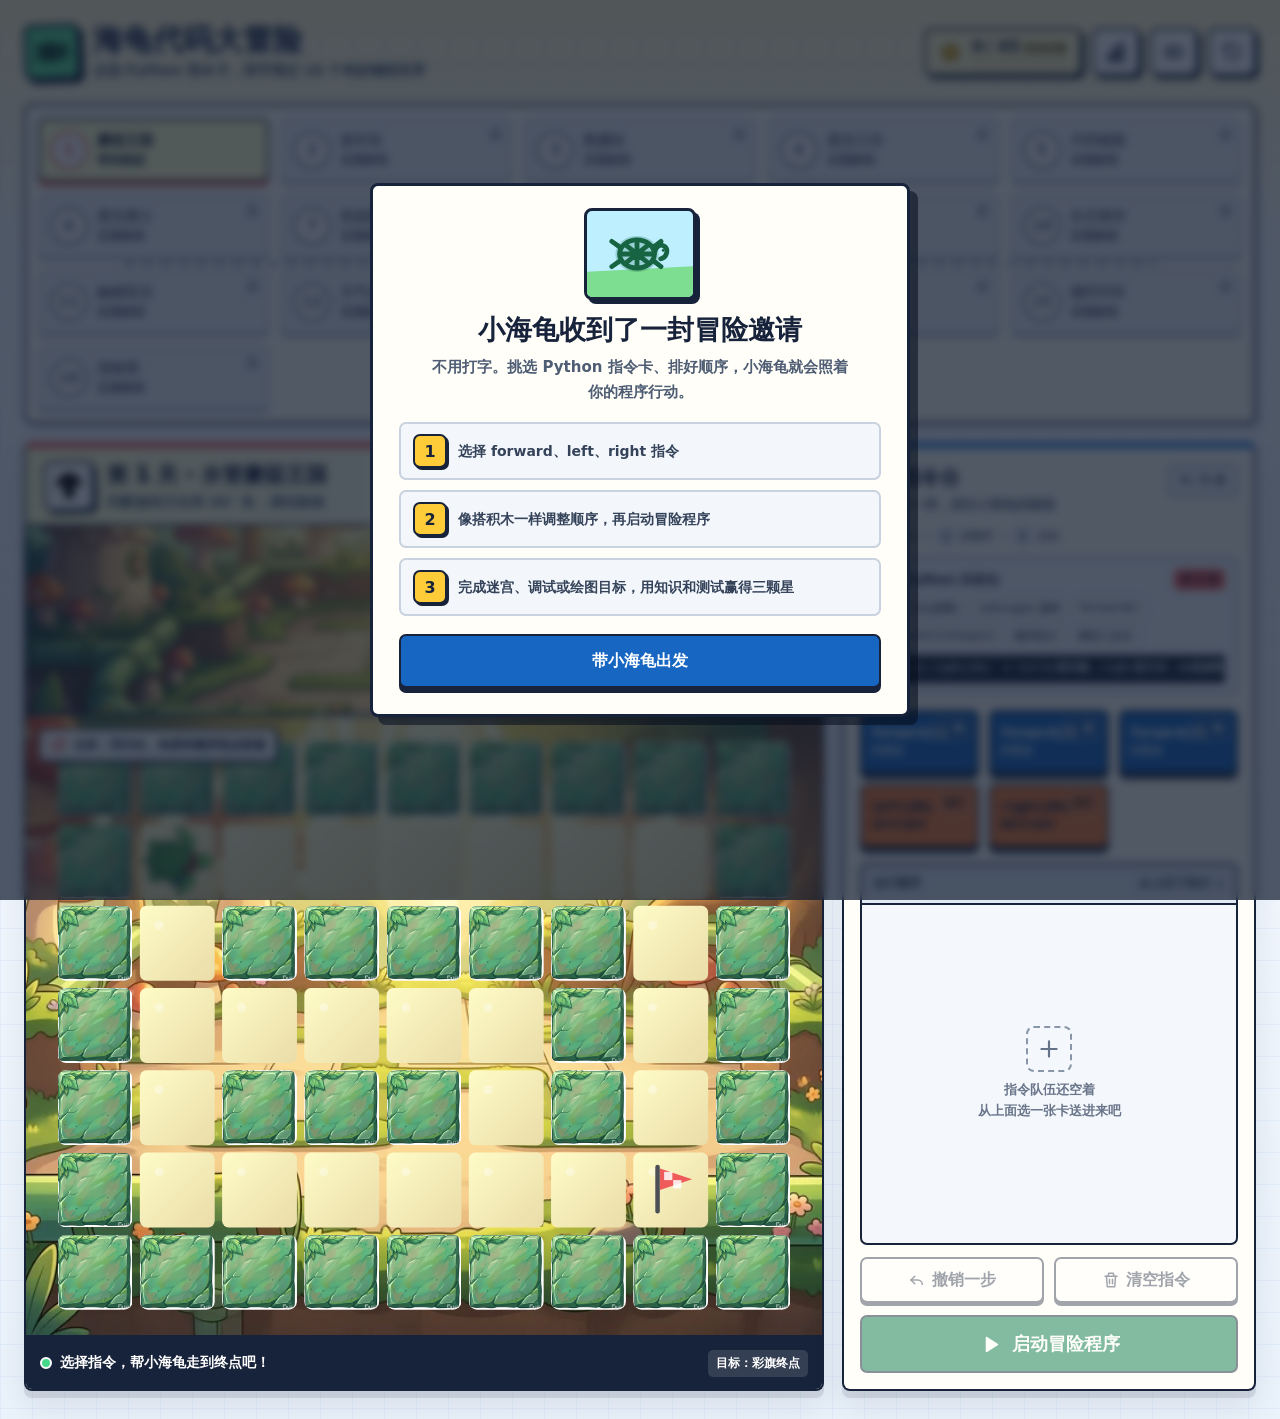
==== commit 47cc6759: "Illustrate lessons 1 through 10 while preserving the curriculum" ====
--- a/index.html
+++ b/index.html
@@ -1071,6 +1071,22 @@
       .rpg-battle { gap: 8px; }
       .rpg-unit-name, .rpg-form-label, .rpg-battle-caption { font-size: 11px; }
     }
+    .rpg-cutscene.art-loading .cutscene-art { opacity: .25; }
+
+    /* Painted lesson artwork is presentation only; all lesson data remains unchanged. */
+    body.illustrated-lesson .canvas-wrap { aspect-ratio: auto; min-height: 0; }
+    body.illustrated-lesson .mission-lab { position: relative; min-height: 0; }
+    .lesson-world-preview { display: block; width: 100%; height: clamp(120px, 18vw, 190px); object-fit: cover; border-bottom: 3px solid #273952; }
+    .lesson-painting { width: min(650px, 100%); margin: 0; display: grid; gap: 9px; }
+    .lesson-painting-frame { position: relative; overflow: hidden; border-radius: 10px; border: 2px solid #718399; background: #17283d; }
+    .lesson-painting img { display: block; width: 100%; height: auto; aspect-ratio: 1200 / 538; object-fit: contain; }
+    .lesson-painting figcaption { color: #fff1b4; font-size: 13px; line-height: 1.6; font-weight: 800; }
+    .lesson-painting-badge { color: #d0ebff; font: 800 13px/1.5 ui-monospace, monospace; }
+    .lesson-painting.passed img { animation: lesson-art-reveal .6s ease-out both; }
+    .lesson-console-stack { width: 100%; display: grid; gap: 12px; justify-items: center; }
+    .lesson-console-stack .console-window { width: min(650px,100%); }
+    @keyframes lesson-art-reveal { from { opacity: .4; transform: scale(1.025); } to { opacity: 1; transform: none; } }
+    @media (prefers-reduced-motion: reduce) { .lesson-painting.passed img { animation: none; } }
   </style>
 </head>
 <body>
@@ -1136,6 +1152,7 @@
           </div>
           <div class="best-stars" id="bestStars" aria-label="本关最高星级">☆☆☆</div>
         </header>
+        <img class="lesson-world-preview hidden" id="lessonWorldPreview" alt="" width="1200" height="538">
         <div class="canvas-wrap" id="canvasWrap">
           <div class="mission-chip"><svg class="ui-icon" aria-hidden="true"><use href="#icon-target"></use></svg><span id="missionChip">任务：抵达终点</span></div>
           <canvas id="gameCanvas" width="900" height="700" aria-label="迷宫游戏区域"></canvas>
@@ -1857,6 +1874,7 @@
     let challengeState = createChallengeState();
     let cutsceneFrame = 0;
     let cutsceneTimer = null;
+    let cutsceneRenderVersion = 0;
     let cutsceneDone = null;
 
     function defaultProgress() {
@@ -2139,13 +2157,28 @@
     }
     function rpgArtworkUrl(frame = null) {
       const phase = frame === null ? Math.min(3, challengeState.stage + (challengeState.roundPassed ? 1 : 0)) : 3 + frame;
-      return `assets/rpg/forms/${level().rpg.artKey}-${phase}.webp`;
+      return `assets/rpg/forms/${level().rpg.artKey}-${phase}.webp?v=painted-v1`;
     }
     function focusChallengeScene() {
       if (matchMedia("(max-width: 900px)").matches) {
         // Jump before rendering the result so the whole attack is visible on phones.
         $("#missionLab .scene-visual")?.scrollIntoView({ behavior: "instant", block: "center" });
       }
+    }
+    const lessonArtworkCache = new Map();
+    function lessonArtworkUrl(key) { return `assets/lessons/${key}.webp?v=painted-v1`; }
+    function lessonArtwork(key) {
+      if (!lessonArtworkCache.has(key)) {
+        const image = new Image();
+        image.onload = () => { if (currentLevel < 5) draw(); };
+        image.src = lessonArtworkUrl(key);
+        lessonArtworkCache.set(key, image);
+      }
+      const image = lessonArtworkCache.get(key);
+      return image.complete && image.naturalWidth ? image : null;
+    }
+    function renderLessonPainting(key, caption, badge = "", passed = false) {
+      return `<figure class="lesson-painting${passed ? " passed" : ""}">${badge ? `<div class="lesson-painting-badge">${escapeHtml(badge)}</div>` : ""}<div class="lesson-painting-frame"><img src="${lessonArtworkUrl(key)}" width="1200" height="538" alt="${escapeHtml(caption)}">${currentLevel === 5 && passed ? '<span class="firework one"></span><span class="firework two"></span><span class="firework three"></span>' : ""}</div><figcaption>${escapeHtml(caption)}</figcaption></figure>`;
     }
     function renderChallengeScene() {
       if (!isChallengeLevel()) return;
@@ -2157,7 +2190,7 @@
       const dots = level().singleFlow ? "" : level().stages.map((_, index) => `<span class="stage-dot${index < challengeState.stage ? " done" : index === challengeState.stage ? " active" : ""}"></span>`).join("");
       let visual = "";
       if (challengeState.battle) {
-        visual = `<div class="battle-arena" role="img" aria-label="黑色小勇士拿着发光三角形击败敌人，烟花绽放"><div class="battle-name">${escapeHtml(challengeState.studentName)}的星光勇士</div><span class="firework one"></span><span class="firework two"></span><span class="firework three"></span><div class="battle-character battle-hero"><span class="figure-head"></span><span class="figure-body"></span><span class="figure-arm left"></span><span class="figure-arm right"></span><span class="figure-leg left"></span><span class="figure-leg right"></span></div><span class="battle-shape">▲</span><div class="battle-character battle-enemy"><span class="figure-head"></span><span class="figure-body"></span><span class="figure-arm left"></span><span class="figure-arm right"></span><span class="figure-leg left"></span><span class="figure-leg right"></span></div><strong class="battle-impact">成功击败！</strong></div>`;
+        visual = renderLessonPainting("level-6-victory", `${challengeState.studentName}的星光勇士：三角形出击，成功击败！`, "", true);
       } else if (challengeState.freeMode) {
         visual = `<div class="lesson-quest-scene passed" style="--quest-position:100%" role="img" aria-label="小海龟走完整张十一至十六课冒险地图"><span class="quest-badge">15 关知识地图</span><span class="quest-object">🏆</span><strong class="quest-result">多分支、逻辑、除法、range 和嵌套循环全部通关</strong></div>`;
       } else if (challengeState.awaitingInput) {
@@ -2169,14 +2202,9 @@
       } else if (stage.scene === "reward-story") {
         const passed = challengeState.roundPassed;
         const result = !passed ? "小狗正在等你运行代码" : challengeState.stage === 2 ? "False：不执行奖励，小狗陪你继续加油" : challengeState.stage === 1 ? "True：奖励触发，周末出发！" : "生活约定已经写进程序";
-        visual = `<div class="reward-story${passed ? " passed" : ""}" data-story-stage="${challengeState.stage}" role="img" aria-label="小朋友和摇尾巴的小狗一起运行成绩奖励程序"><div class="reward-rule">if score &gt;= 90:</div><div class="score-envelope">${escapeHtml(stage.score)}</div><div class="reward-kid"><span class="figure-head"></span><span class="figure-body"></span><span class="figure-arm left"></span><span class="figure-arm right"></span><span class="figure-leg left"></span><span class="figure-leg right"></span></div><div class="story-dog"><span class="dog-tail"></span><span class="dog-body"></span><span class="dog-head"></span><span class="dog-ear"></span><span class="dog-leg one"></span><span class="dog-leg two"></span></div><span class="dog-heart">♥</span><div class="reward-meal" aria-hidden="true"><span class="meal-fries"></span><span class="meal-box">M</span></div><strong class="reward-result">${escapeHtml(result)}</strong></div>`;
-      } else if (stage.scene === "camp-story") {
-        visual = `<div class="life-story-scene camp-story${challengeState.roundPassed ? " passed" : ""}" data-story-stage="${challengeState.stage}" role="img" aria-label="家庭露营汽车根据程序检查结果选择路线"><div class="life-badge">${escapeHtml(stage.badge)}</div><div class="camp-meter">${escapeHtml(stage.badge)}</div><div class="camp-car"><span class="camp-wheel one"></span><span class="camp-wheel two"></span></div><div class="camp-tent"></div><strong class="life-result">${escapeHtml(challengeState.roundPassed ? stage.result : stage.waiting)}</strong></div>`;
-      } else if (stage.scene === "park-story") {
-        visual = `<div class="life-story-scene park-story${challengeState.roundPassed ? " passed" : ""}" data-story-stage="${challengeState.stage}" role="img" aria-label="小朋友在游乐园身高尺和安全闸门前运行边界判断"><div class="life-badge">${escapeHtml(stage.badge)}</div><div class="park-track"></div><div class="park-car"></div><div class="park-ruler">${escapeHtml(stage.badge)}</div><div class="park-kid"><span class="figure-head"></span><span class="figure-body"></span><span class="figure-arm left"></span><span class="figure-arm right"></span><span class="figure-leg left"></span><span class="figure-leg right"></span></div><div class="park-gate"><span class="park-arm"></span></div><strong class="life-result">${escapeHtml(challengeState.roundPassed ? stage.result : stage.waiting)}</strong></div>`;
-      } else if (stage.scene === "party-story") {
-        const partyMood = challengeState.stage === 1 && !challengeState.roundPassed ? "sleepy" : "happy";
-        visual = `<div class="life-story-scene party-story${challengeState.roundPassed ? " passed" : ""}" data-story-stage="${challengeState.stage}" role="img" aria-label="机器人用 turtle 圆形和半圆弧完成生日派对"><div class="life-badge">${escapeHtml(stage.badge)}</div><span class="party-balloons"></span>${renderRobotPreview(partyMood, "#39a8ff")}<div class="party-cake">★</div><strong class="life-result">${escapeHtml(challengeState.roundPassed ? stage.result : stage.waiting)}</strong></div>`;
+        visual = renderLessonPainting(`level-7-${challengeState.stage}-${passed ? 'passed' : 'ready'}`, result, `if score >= 90: · ${stage.score}`, passed);
+      } else if (["camp-story", "park-story", "party-story"].includes(stage.scene)) {
+        visual = renderLessonPainting(`level-${currentLevel + 1}-${challengeState.stage}-${challengeState.roundPassed ? 'passed' : 'ready'}`, challengeState.roundPassed ? stage.result : stage.waiting, stage.badge, challengeState.roundPassed);
       } else if (stage.scene === "quest-world" && level().rpg) {
         const rpg = level().rpg;
         const artwork = rpgArtworkUrl();
@@ -2207,6 +2235,9 @@
       } else {
         visual = `<div class="console-window">${escapeHtml(challengeState.lastConsole || "> 等待测试……")}</div>`;
       }
+      if (currentLevel === 5 && !challengeState.battle) {
+        visual = `<div class="lesson-console-stack">${renderLessonPainting("level-6-ready", "星光勇士等待你的三角形程序")}${visual}</div>`;
+      }
       const title = challengeState.battle ? "三角形出击！" : challengeState.freeMode ? "十六关知识地图" : challengeState.awaitingInput ? "程序运行到 input()" : stage.title;
       const intro = challengeState.battle ? `${challengeState.studentName}成功打印三角形，黑色小勇士获得星光力量！` : challengeState.freeMode ? "从海龟绘图、micro:bit 到嵌套循环，你已经完成整条 Python 冒险路线。" : challengeState.awaitingInput ? "代码顺序正确。输入姓名后，程序才会继续执行下面的 print()。" : (round.question || stage.prompt);
       const sceneProgress = level().singleFlow ? `${level().course} · 一次运行完成` : `${level().course} · 阶段 ${challengeState.stage + 1} / ${level().stages.length}`;
@@ -2218,15 +2249,32 @@
       const scene = rpg.cutscene[cutsceneFrame];
       const player = $("#rpgCutscene");
       player.className = `rpg-cutscene shot-${scene.shot}`;
-      player.style.setProperty("--cutscene-art", `url('${rpgArtworkUrl(cutsceneFrame)}')`);
-      $("#cutsceneChapter").textContent = `${rpg.chapter} · 第 ${cutsceneFrame + 1} 幕 / ${rpg.cutscene.length}`;
+      const version = ++cutsceneRenderVersion;
+      const artwork = rpgArtworkUrl(cutsceneFrame);
+      const chapterLabel = `${rpg.chapter} · 第 ${cutsceneFrame + 1} 幕 / ${rpg.cutscene.length}`;
+      player.classList.add("art-loading");
+      $("#cutsceneChapter").textContent = chapterLabel + " · 画面加载中";
       $("#cutsceneBoss").replaceChildren();
       $("#cutsceneSpeaker").textContent = scene.speaker;
       $("#cutsceneText").textContent = scene.text;
       $("#cutsceneDots").innerHTML = rpg.cutscene.map((_, index) => `<span class="cutscene-dot${index === cutsceneFrame ? " active" : ""}"></span>`).join("");
       $("#cutsceneNextBtn").textContent = cutsceneFrame === rpg.cutscene.length - 1 ? "领取通关星星" : "下一幕";
       clearTimeout(cutsceneTimer);
-      cutsceneTimer = setTimeout(advanceCutscene, prefersReducedMotion ? 3200 : 4800);
+      cutsceneTimer = null;
+      const image = new Image();
+      image.onload = () => {
+        if (version !== cutsceneRenderVersion || $("#cutsceneModal").classList.contains("hidden")) return;
+        player.style.setProperty("--cutscene-art", `url('${artwork}')`);
+        player.classList.remove("art-loading");
+        $("#cutsceneChapter").textContent = chapterLabel;
+        // Give the learner the full reading time after the painting is visible.
+        cutsceneTimer = setTimeout(advanceCutscene, prefersReducedMotion ? 3200 : 4800);
+      };
+      image.onerror = () => {
+        if (version !== cutsceneRenderVersion || $("#cutsceneModal").classList.contains("hidden")) return;
+        $("#cutsceneChapter").textContent = chapterLabel + " · 图片加载失败，可点击下一幕";
+      };
+      image.src = artwork;
       playTone(480 + cutsceneFrame * 120, .1, "triangle");
     }
     function startRpgCutscene(done) {
@@ -2245,6 +2293,7 @@
       finishCutscene();
     }
     function finishCutscene() {
+      cutsceneRenderVersion += 1;
       clearTimeout(cutsceneTimer);
       cutsceneTimer = null;
       $("#cutsceneModal").classList.add("hidden");
@@ -2478,8 +2527,19 @@
       const challenge = isChallengeLevel();
       document.body.classList.toggle("challenge-active", challenge);
       document.body.classList.toggle("rpg-active", Boolean(item.rpg));
+      document.body.classList.toggle("illustrated-lesson", currentLevel >= 5 && currentLevel < 10);
+      $("#lessonWorldPreview").classList.toggle("hidden", currentLevel >= 5);
+      if (currentLevel < 5) {
+        $("#lessonWorldPreview").src = lessonArtworkUrl(`level-${currentLevel + 1}-world`);
+        lessonArtwork(`level-${currentLevel + 1}-world`);
+        lessonArtwork("turtle-sprite");
+        if (!item.drawing) lessonArtwork(`level-${currentLevel + 1}-wall`);
+      } else if (currentLevel < 10) {
+        const keys = currentLevel === 5 ? ["level-6-ready", "level-6-victory"] : item.stages.flatMap((_, i) => ["ready", "passed"].map(state => `level-${currentLevel + 1}-${i}-${state}`));
+        keys.forEach(lessonArtwork);
+      }
       if (item.rpg) for (let phase = 0; phase < 6; phase++) {
-        const image = new Image(); image.src = `assets/rpg/forms/${item.rpg.artKey}-${phase}.webp`;
+        const image = new Image(); image.src = `assets/rpg/forms/${item.rpg.artKey}-${phase}.webp?v=painted-v1`;
       }
       canvas.classList.toggle("hidden", challenge);
       $("#missionLab").classList.toggle("hidden", !challenge);
@@ -2924,7 +2984,11 @@
         const grad = ctx.createLinearGradient(0,0,0,canvas.height);
         grad.addColorStop(0,item.palette.sky); grad.addColorStop(1,shade(item.palette.sky, 20));
         ctx.fillStyle = grad; ctx.fillRect(0,0,canvas.width,canvas.height);
-        drawBackgroundDetails(l, item);
+        const world = lessonArtwork(`level-${currentLevel + 1}-world`);
+        if (world) {
+          const scale = Math.max(canvas.width / world.width, canvas.height / world.height);
+          ctx.drawImage(world, (canvas.width - world.width * scale) / 2, (canvas.height - world.height * scale) / 2, world.width * scale, world.height * scale);
+        } else drawBackgroundDetails(l, item);
         if (item.drawing) {
           drawSketchBoard(item);
           drawSketch(item);
@@ -2940,7 +3004,7 @@
     function drawSketchBoard(item) {
       const pad = Math.min(canvas.width, canvas.height) * .09;
       ctx.save();
-      ctx.fillStyle = "rgba(255,255,255,.9)";
+      ctx.fillStyle = "rgba(255,255,255,.97)";
       roundedRect(pad, pad, canvas.width - pad * 2, canvas.height - pad * 1.65, Math.max(8,pad*.12));
       ctx.fill();
       ctx.strokeStyle = currentLevel === 2 ? "rgba(64,88,145,.13)" : "rgba(10,112,124,.14)";
@@ -2951,7 +3015,7 @@
       ctx.fillStyle = currentLevel === 2 ? "rgba(50,64,108,.55)" : "rgba(10,92,101,.58)";
       ctx.font = `900 ${Math.max(13,Math.min(canvas.width,canvas.height)*.027)}px "PingFang SC", sans-serif`;
       ctx.textAlign = "left"; ctx.textBaseline = "top";
-      ctx.fillText(currentLevel === 2 ? "FOR 循环绘图板" : "变量自增绘图板", pad * 1.25, pad * 1.25);
+      ctx.fillText(currentLevel === 2 ? "FOR 循环绘图板" : "变量自增绘图板", pad * 1.25, pad * 1.8);
       ctx.restore();
     }
 
@@ -2969,6 +3033,11 @@
 
     function drawSketchTurtle() {
       const s = Math.min(canvas.width,canvas.height) * .055;
+      const sprite = lessonArtwork("turtle-sprite");
+      if (sprite) {
+        ctx.save(); ctx.translate(sketchTurtle.x*canvas.width,sketchTurtle.y*canvas.height); ctx.rotate(sketchTurtle.heading + Math.PI/2);
+        ctx.drawImage(sprite, -s, -s, s*2, s*2); ctx.restore(); return;
+      }
       ctx.save(); ctx.translate(sketchTurtle.x*canvas.width,sketchTurtle.y*canvas.height); ctx.rotate(sketchTurtle.heading);
       ctx.fillStyle = "#48bb78";
       [[-.7,-.45],[.7,-.45],[-.7,.45],[.7,.45]].forEach(([x,y])=>{ctx.beginPath();ctx.ellipse(x*s,y*s,s*.28,s*.2,x>0?.5:-.5,0,Math.PI*2);ctx.fill();});
@@ -3026,8 +3095,17 @@
     }
     function drawCell(x,y,type,l,item) {
       const px=l.ox+x*l.cell, py=l.oy+y*l.cell, inset=l.cell*.045;
+      const wall = type !== "0" && lessonArtwork(`level-${currentLevel + 1}-wall`);
+      if (wall) {
+        ctx.save();
+        roundedRect(px+inset, py+inset, l.cell-inset*2, l.cell-inset*2, l.cell*.1);
+        ctx.clip(); ctx.drawImage(wall, px+inset, py+inset, l.cell-inset*2, l.cell-inset*2); ctx.restore();
+        return;
+      }
       if (type === "0") {
-        ctx.fillStyle=item.palette.floor; roundedRect(px+inset,py+inset,l.cell-inset*2,l.cell-inset*2,l.cell*.08); ctx.fill();
+        const stone = ctx.createLinearGradient(px,py,px+l.cell,py+l.cell);
+        stone.addColorStop(0, shade(item.palette.floor,12)); stone.addColorStop(1,shade(item.palette.floor,-22));
+        ctx.fillStyle=stone; roundedRect(px+inset,py+inset,l.cell-inset*2,l.cell-inset*2,l.cell*.08); ctx.fill();
         ctx.fillStyle="rgba(255,255,255,.35)"; ctx.beginPath(); ctx.arc(px+l.cell*.28,py+l.cell*.28,l.cell*.055,0,Math.PI*2); ctx.fill();
         if (currentLevel === 2) { ctx.fillStyle="rgba(50,72,120,.11)"; ctx.fillRect(px+l.cell*.47,py+l.cell*.16,l.cell*.06,l.cell*.68); }
         if (currentLevel === 3) { ctx.strokeStyle="rgba(12,108,127,.18)";ctx.lineWidth=l.cell*.025;ctx.beginPath();ctx.arc(px+l.cell*.55,py+l.cell*.55,l.cell*.18,0,Math.PI);ctx.stroke(); }
@@ -3092,6 +3170,11 @@
     }
     function drawTurtle(l,item,position=turtle) {
       const c=cellCenter(position.x,position.y,l), s=l.cell;
+      const sprite = lessonArtwork("turtle-sprite");
+      if (sprite) {
+        ctx.save(); ctx.translate(c.x,c.y); ctx.rotate(position.dir*Math.PI/2);
+        ctx.drawImage(sprite, -s*.44, -s*.44, s*.88, s*.88); ctx.restore(); return;
+      }
       ctx.save(); ctx.translate(c.x,c.y); ctx.rotate(position.dir*Math.PI/2);
       ctx.fillStyle="rgba(29,45,59,.18)"; ctx.beginPath(); ctx.ellipse(0,s*.21,s*.29,s*.11,0,0,Math.PI*2); ctx.fill();
       ctx.fillStyle="#48bb78";
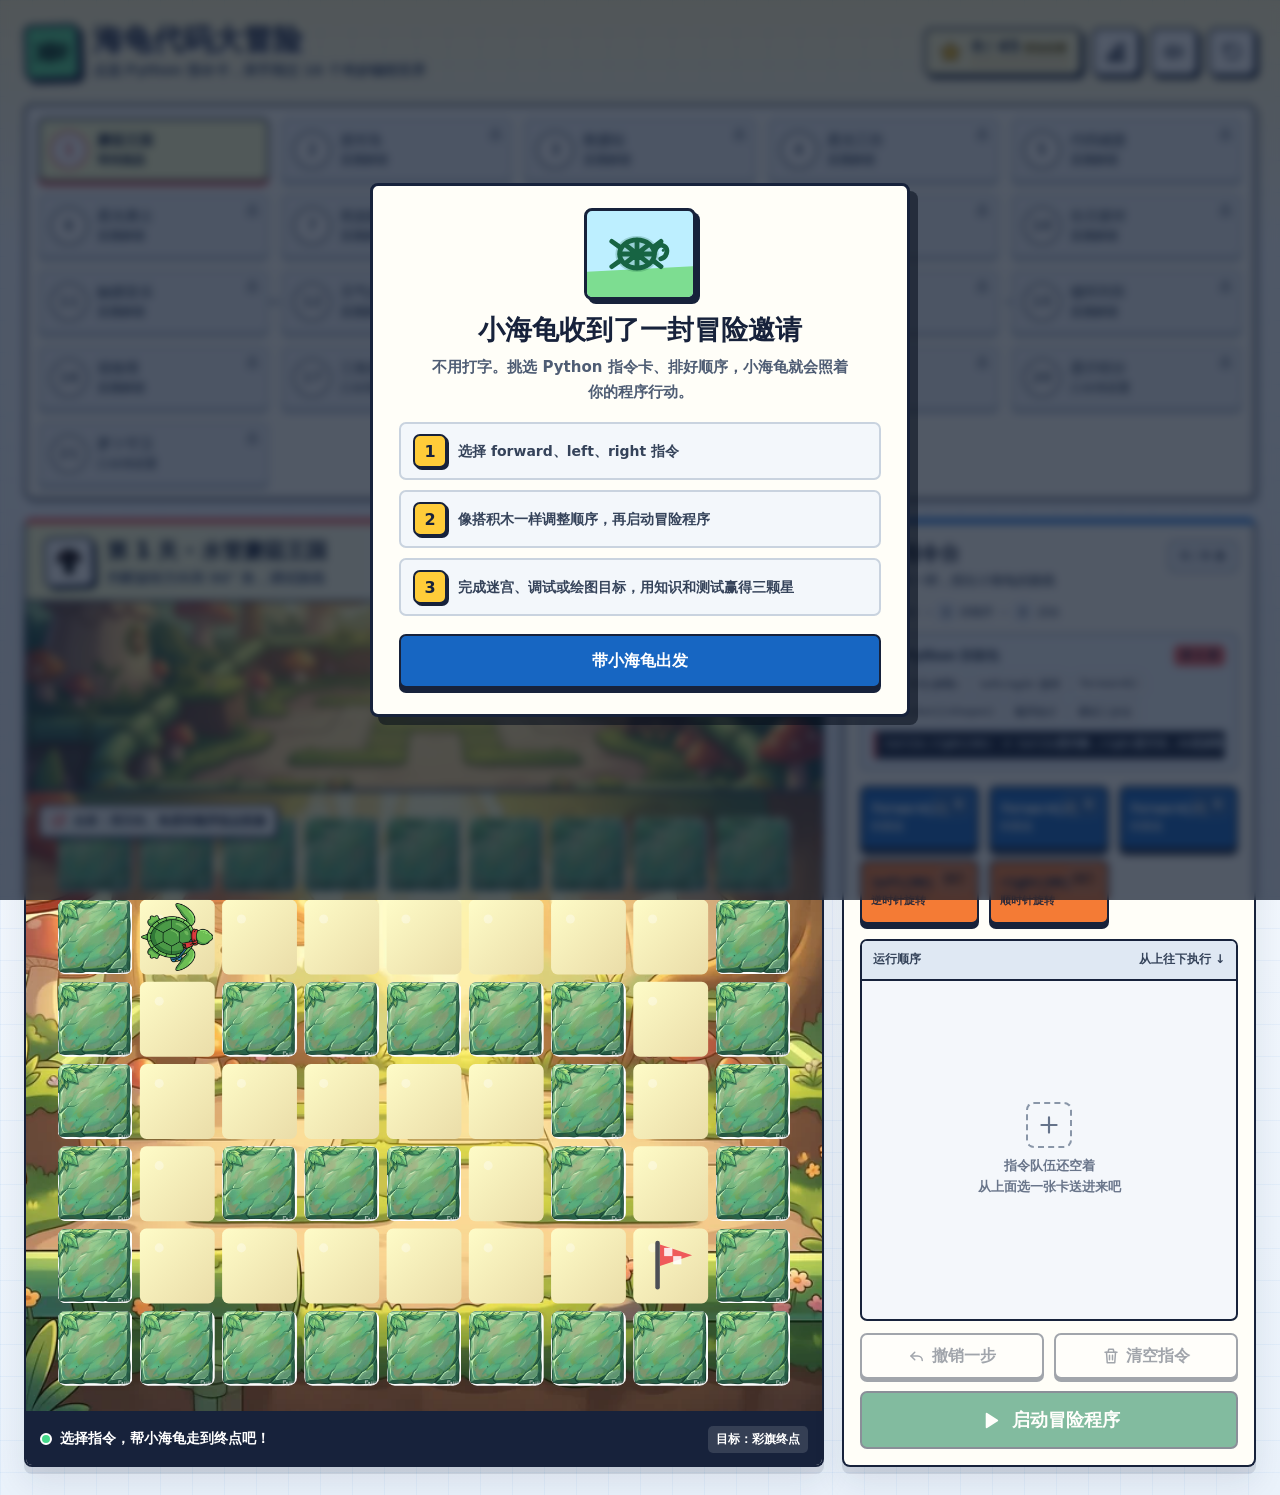
==== commit 547b8131: "Add five themed list adventures for lessons 17 through 21" ====
--- a/index.html
+++ b/index.html
@@ -4,8 +4,8 @@
   <meta charset="UTF-8">
   <meta name="viewport" content="width=device-width, initial-scale=1, viewport-fit=cover">
   <meta name="theme-color" content="#fff5c9">
-  <meta name="description" content="点选 Python 指令卡，带小海龟闯过十六个输入、分支、循环、运算与绘图世界。">
-  <title>海龟代码大冒险｜小学生 Python 闯关游戏</title>
+  <meta name="description" content="点选 Python 指令卡，探索 21 个输入、分支、循环、绘图与列表操作主题世界。">
+  <title>海龟代码大冒险</title>
   <style>
     :root {
       --ink: #24324a;
@@ -1087,6 +1087,34 @@
     .lesson-console-stack .console-window { width: min(650px,100%); }
     @keyframes lesson-art-reveal { from { opacity: .4; transform: scale(1.025); } to { opacity: 1; transform: none; } }
     @media (prefers-reduced-motion: reduce) { .lesson-painting.passed img { animation: none; } }
+
+    .mission-lab.free-studio .scene-visual { height: auto; min-height: 0; }
+    .list-quest { width: min(650px,100%); display: grid; gap: 10px; text-align: left; }
+    .quest-progress { display: grid; grid-template-columns: 1fr auto; gap: 7px; color: #e4f4ff; font-size: 12px; }
+    .quest-progress .rpg-hp-track { grid-column: 1 / -1; }
+    .quest-art-frame { overflow: hidden; border: 2px solid #708399; border-radius: 10px; background: #0c172a; }
+    .quest-art-frame img { display: block; width: 100%; height: auto; aspect-ratio: 1200 / 538; }
+    .list-task-panel { background: #0d1b30; border: 1px solid #587389; padding: 12px; border-radius: 10px; display: grid; gap: 12px; min-width: 0; }
+    .list-snapshot > strong { font-size: 12px; color: #d3e8f8; }
+    .list-cells { display: flex; flex-wrap: wrap; gap: 6px; margin-top: 6px; }
+    .list-cell { padding: 7px 9px; border: 1px solid #57738d; border-radius: 7px; display: grid; gap: 4px; background: #20364d; min-width: 65px; }
+    .list-cell.selected { background: #194b46; border: 2px solid #70e8c0; }
+    .list-index { color: #b0c8dc; font: 11px/1.3 ui-monospace,monospace; }
+    .list-value { color: #fff3b6; font: 700 13px/1.5 ui-monospace,monospace; overflow-wrap: anywhere; }
+    .list-cell small { color: #c3d8e9; font-size: 10px; }
+    .list-empty, .quest-waiting { color: #bbd2e4; font-size: 12px; margin: 5px 0 0; }
+    .quest-result-code { margin: 0; padding: 9px; border-radius: 6px; background: #081424; color: #a9f5cf; font: 12px/1.65 ui-monospace,monospace; white-space: pre-wrap; overflow-wrap: anywhere; }
+    .quest-trace { margin: 0; padding-left: 23px; color: #d9edfb; font: 12px/1.7 ui-monospace,monospace; overflow-wrap: anywhere; }
+    .quest-runtime-form { display: grid; gap: 9px; border-top: 1px solid #57738d; padding-top: 12px; }
+    .quest-runtime-form > strong { color: #fff3b6; font-size: 13px; }
+    .quest-input-label { display: grid; gap: 4px; color: #c3d8e9; font-size: 12px; }
+    .quest-runtime-form .challenge-input { margin: 0; }
+    .quest-runtime-error { color: #ffb7ae; font-size: 12px; margin: 0; line-height: 1.6; }
+    .quest-firework { width: 150px; max-width: 100%; justify-self: center; }
+    .quest-arcs { display: flex; justify-content: center; gap: 12px; color: #c3edff; text-align: center; font-size: 12px; }
+    .quest-arcs > div { width: min(140px,45%); }
+    .quest-download { color: #a9d9ff; font-size: 12px; min-height: 32px; }
+    .quest-theme-blocks .list-cell, .quest-theme-blocks .quest-art-frame { border-radius: 2px; }
   </style>
 </head>
 <body>
@@ -1330,7 +1358,7 @@
   <script>
     "use strict";
 
-    // 老师只需要在这里修改十六关口令和关卡内容。
+    // 老师只需要在这里修改 21 关口令和关卡内容。
     const GAME_CONFIG = {
       storageKey: "turtle-code-adventure-v1",
       playerStorageKey: "turtle-code-adventure-player-v1",
@@ -1837,6 +1865,1074 @@
             ]}
           ],
           palette:{sky:"#263c63",floor:"#dfeef1",wall:"#40556f",wallTop:"#7f9ab2",accent:"#36c488"},commands:[],maze:["000"],start:{x:0,y:0,dir:1},end:{x:0,y:0},collectibles:[],maxCommands:0,stars:[0,0]
+        },
+        {
+          "name": "三角洲·补给撤离行动",
+          "shortName": "三角洲补给",
+          "icon": "star",
+          "password": null,
+          "mode": "challenge",
+          "lifeStory": true,
+          "listQuest": true,
+          "course": "第 17 课",
+          "goal": "创建列表、识别数据类型，用整数索引取值",
+          "mission": "整理物资箱，按索引找到撤离补给",
+          "knowledge": [
+            "列表创建 []",
+            "字符串 / 整数 / 浮点数 / 布尔值",
+            "索引从 0 开始",
+            "列表[索引]",
+            "int(input())"
+          ],
+          "example": "supplies = ['医疗包', '电池', '地图']\nindex = int(input('输入索引 0～2：'))\nprint(supplies[index])",
+          "lesson": "列表用方括号创建，元素之间用逗号分隔，可以保存字符串、整数、浮点数、布尔值等数据。索引从 0 开始；列表索引需要整数，input() 得到的是字符串，要用 int() 转换。本关有 3 件物资，可用索引是 0、1、2。",
+          "debugTip": "先读列表与索引，再预测代码结果；运行后对照数据变化，检查边界、类型和缩进。",
+          "hintLimit": 0,
+          "attemptLimit": 2,
+          "expectedTests": [
+            "建立混合补给清单",
+            "索引 0 对应第一件物资",
+            "输入索引，提取撤离补给"
+          ],
+          "stages": [
+            {
+              "title": "建立混合补给清单",
+              "scene": "quest-world",
+              "prompt": "哪一行创建了包含文字、整数、浮点数和布尔值的列表？",
+              "code": "# 把不同类型的数据放进同一份清单",
+              "hint": "列表外层用 []；字符串有引号，数字和 True 不加引号。",
+              "rounds": [
+                {
+                  "question": "哪一行创建了包含文字、整数、浮点数和布尔值的列表？",
+                  "mode": "single",
+                  "cards": [
+                    {
+                      "id": "delta-create",
+                      "label": "supplies = ['医疗包', 3, 2.5, True]"
+                    },
+                    {
+                      "id": "delta-tuple",
+                      "label": "supplies = ('医疗包', 3, 2.5, True)"
+                    },
+                    {
+                      "id": "delta-text",
+                      "label": "supplies = \"医疗包, 3, 2.5, True\""
+                    }
+                  ],
+                  "correct": [
+                    "delta-create"
+                  ],
+                  "successConsole": "补给列表创建成功",
+                  "listTask": {
+                    "op": "create",
+                    "name": "supplies",
+                    "values": [
+                      "医疗包",
+                      3,
+                      2.5,
+                      true
+                    ]
+                  }
+                }
+              ]
+            },
+            {
+              "title": "索引 0 对应第一件物资",
+              "scene": "quest-world",
+              "prompt": "要取出第一件物资“医疗包”，应使用哪行代码？",
+              "code": "supplies = ['医疗包', '电池', '地图']",
+              "hint": "第 1 个元素的索引是 0；第 3 个元素的索引是 2。",
+              "rounds": [
+                {
+                  "question": "要取出第一件物资“医疗包”，应使用哪行代码？",
+                  "mode": "single",
+                  "cards": [
+                    {
+                      "id": "delta-zero",
+                      "label": "print(supplies[0])"
+                    },
+                    {
+                      "id": "delta-one",
+                      "label": "print(supplies[1])"
+                    },
+                    {
+                      "id": "delta-three",
+                      "label": "print(supplies[3])"
+                    }
+                  ],
+                  "correct": [
+                    "delta-zero"
+                  ],
+                  "successConsole": "医疗包",
+                  "listTask": {
+                    "op": "index",
+                    "name": "supplies",
+                    "values": [
+                      "医疗包",
+                      "电池",
+                      "地图"
+                    ],
+                    "index": 0
+                  }
+                }
+              ]
+            },
+            {
+              "title": "输入索引，提取撤离补给",
+              "scene": "quest-world",
+              "prompt": "选择能把输入转换为整数再取物资的代码，随后亲自输入 0～2。",
+              "code": "supplies = ['医疗包', '电池', '地图']\n# 输入你想提取的物资索引",
+              "hint": "input() 返回字符串；用 int() 转换，并确认索引没有超出范围。",
+              "rounds": [
+                {
+                  "question": "选择能把输入转换为整数再取物资的代码，随后亲自输入 0～2。",
+                  "mode": "single",
+                  "cards": [
+                    {
+                      "id": "delta-input",
+                      "label": "index = int(input('索引：'))\nprint(supplies[index])"
+                    },
+                    {
+                      "id": "delta-string",
+                      "label": "index = input('索引：')\nprint(supplies[index])"
+                    },
+                    {
+                      "id": "delta-float",
+                      "label": "index = float(input('索引：'))\nprint(supplies[index])"
+                    }
+                  ],
+                  "correct": [
+                    "delta-input"
+                  ],
+                  "successConsole": "物资提取成功",
+                  "listTask": {
+                    "op": "index",
+                    "input": "index",
+                    "name": "supplies",
+                    "values": [
+                      "医疗包",
+                      "电池",
+                      "地图"
+                    ]
+                  }
+                }
+              ]
+            }
+          ],
+          "rpg": {
+            "chapter": "三角洲·补给撤离行动",
+            "boss": "任务终端",
+            "artKey": "delta",
+            "bossKind": "quest",
+            "hero": "补给队员",
+            "forms": [
+              "建立混合补给清单",
+              "索引 0 对应第一件物资",
+              "输入索引，提取撤离补给"
+            ],
+            "skill": "列表指令",
+            "cutscene": [
+              {
+                "speaker": "行动终端",
+                "text": "列表把不同类型的补给信息整理在一起，撤离通道已经接通！",
+                "shot": "boss"
+              },
+              {
+                "speaker": "补给队员",
+                "text": "索引从 0 开始。输入先变成整数，才能准确取出指定物资。",
+                "shot": "hero"
+              },
+              {
+                "speaker": "撤离广播",
+                "text": "补给已送达！记住：列表有 3 项时，最后一项的索引是 2。",
+                "shot": "victory"
+              }
+            ]
+          },
+          "palette": {
+            "sky": "#243d52",
+            "floor": "#e8efdc",
+            "wall": "#455c70",
+            "wallTop": "#729ca5",
+            "accent": "#40b999"
+          },
+          "commands": [],
+          "maze": [
+            "000"
+          ],
+          "start": {
+            "x": 0,
+            "y": 0,
+            "dir": 1
+          },
+          "end": {
+            "x": 0,
+            "y": 0
+          },
+          "collectibles": [],
+          "maxCommands": 0,
+          "stars": [
+            0,
+            0
+          ]
+        },
+        {
+          "name": "我的世界·切片造桥工坊",
+          "shortName": "方块切片",
+          "icon": "castle",
+          "password": null,
+          "mode": "challenge",
+          "lifeStory": true,
+          "listQuest": true,
+          "course": "第 18 课",
+          "goal": "掌握切片起点、终点、步长与默认步长 1",
+          "mission": "选出合适的方块子列表，修好三段桥梁",
+          "knowledge": [
+            "列表切片",
+            "[开始:结束]",
+            "[开始:结束:步长]",
+            "包含开始、不含结束",
+            "默认步长 1"
+          ],
+          "example": "blocks = ['木块', '石块', '铁块', '金块', '钻石', '红石']\nprint(blocks[1:4])\nprint(blocks[0:6:2])\nprint(blocks[1:4:1])",
+          "lesson": "切片从列表中截取多个元素，并返回一个新的子列表。列表[开始:结束] 包含开始索引、不包含结束索引；第三个参数步长表示每次索引增加多少。省略步长时默认是 1，最后一个冒号也可以一起省略，例如 blocks[1:4] 与 blocks[1:4:1] 相同。",
+          "debugTip": "先读列表与索引，再预测代码结果；运行后对照数据变化，检查边界、类型和缩进。",
+          "hintLimit": 0,
+          "attemptLimit": 2,
+          "expectedTests": [
+            "截取连续三块桥面材料",
+            "每隔一块挑选装饰材料",
+            "找出省略步长的等价写法"
+          ],
+          "stages": [
+            {
+              "title": "截取连续三块桥面材料",
+              "scene": "quest-world",
+              "prompt": "需要索引 1、2、3 的石块、铁块、金块，应选哪个切片？",
+              "code": "blocks = ['木块', '石块', '铁块', '金块', '钻石', '红石']",
+              "hint": "切片包含开始的 1，不包含结束的 4。",
+              "rounds": [
+                {
+                  "question": "需要索引 1、2、3 的石块、铁块、金块，应选哪个切片？",
+                  "mode": "single",
+                  "cards": [
+                    {
+                      "id": "blocks-continuous",
+                      "label": "blocks[1:4]"
+                    },
+                    {
+                      "id": "blocks-short",
+                      "label": "blocks[1:3]"
+                    },
+                    {
+                      "id": "blocks-shift",
+                      "label": "blocks[0:3]"
+                    }
+                  ],
+                  "correct": [
+                    "blocks-continuous"
+                  ],
+                  "successConsole": "['石块', '铁块', '金块']",
+                  "listTask": {
+                    "op": "slice",
+                    "name": "blocks",
+                    "values": [
+                      "木块",
+                      "石块",
+                      "铁块",
+                      "金块",
+                      "钻石",
+                      "红石"
+                    ],
+                    "start": 1,
+                    "end": 4,
+                    "step": 1
+                  }
+                }
+              ]
+            },
+            {
+              "title": "每隔一块挑选装饰材料",
+              "scene": "quest-world",
+              "prompt": "从索引 0 开始，每次索引增加 2，取出木块、铁块、钻石。",
+              "code": "# 目标索引：0、2、4\n# 结束索引 6 不包含在切片里",
+              "hint": "步长 2 表示每次索引 +2，中间跳过 1 个元素。",
+              "rounds": [
+                {
+                  "question": "从索引 0 开始，每次索引增加 2，取出木块、铁块、钻石。",
+                  "mode": "single",
+                  "cards": [
+                    {
+                      "id": "blocks-step",
+                      "label": "blocks[0:6:2]"
+                    },
+                    {
+                      "id": "blocks-all",
+                      "label": "blocks[0:6]"
+                    },
+                    {
+                      "id": "blocks-two",
+                      "label": "blocks[0:2:6]"
+                    }
+                  ],
+                  "correct": [
+                    "blocks-step"
+                  ],
+                  "successConsole": "['木块', '铁块', '钻石']",
+                  "listTask": {
+                    "op": "slice",
+                    "name": "blocks",
+                    "values": [
+                      "木块",
+                      "石块",
+                      "铁块",
+                      "金块",
+                      "钻石",
+                      "红石"
+                    ],
+                    "start": 0,
+                    "end": 6,
+                    "step": 2
+                  }
+                }
+              ]
+            },
+            {
+              "title": "找出省略步长的等价写法",
+              "scene": "quest-world",
+              "prompt": "哪一项与 blocks[1:4] 得到完全相同的子列表？",
+              "code": "# blocks[1:4] 的默认步长是多少？",
+              "hint": "省略步长相当于写 1，最后一个冒号也可省略。",
+              "rounds": [
+                {
+                  "question": "哪一项与 blocks[1:4] 得到完全相同的子列表？",
+                  "mode": "single",
+                  "cards": [
+                    {
+                      "id": "blocks-default",
+                      "label": "blocks[1:4:1]"
+                    },
+                    {
+                      "id": "blocks-gap",
+                      "label": "blocks[1:4:2]"
+                    },
+                    {
+                      "id": "blocks-extra",
+                      "label": "blocks[1:5:1]"
+                    }
+                  ],
+                  "correct": [
+                    "blocks-default"
+                  ],
+                  "successConsole": "默认步长是 1，两种写法得到相同列表",
+                  "listTask": {
+                    "op": "slice",
+                    "name": "blocks",
+                    "values": [
+                      "木块",
+                      "石块",
+                      "铁块",
+                      "金块",
+                      "钻石",
+                      "红石"
+                    ],
+                    "start": 1,
+                    "end": 4,
+                    "step": 1
+                  }
+                }
+              ]
+            }
+          ],
+          "rpg": {
+            "chapter": "我的世界·切片造桥工坊",
+            "boss": "任务终端",
+            "artKey": "blocks",
+            "bossKind": "quest",
+            "hero": "方块建造师",
+            "forms": [
+              "截取连续三块桥面材料",
+              "每隔一块挑选装饰材料",
+              "找出省略步长的等价写法"
+            ],
+            "skill": "列表指令",
+            "cutscene": [
+              {
+                "speaker": "方块工坊",
+                "text": "连续选材用 [开始:结束]，桥面已经拼接完成！",
+                "shot": "boss"
+              },
+              {
+                "speaker": "方块建造师",
+                "text": "间隔选材加上步长。记住包含起点，不包含终点。",
+                "shot": "hero"
+              },
+              {
+                "speaker": "世界广播",
+                "text": "方块城堡开放！省略步长就是 1，原来的材料列表也没有被切片修改。",
+                "shot": "victory"
+              }
+            ]
+          },
+          "palette": {
+            "sky": "#243d52",
+            "floor": "#e8efdc",
+            "wall": "#455c70",
+            "wallTop": "#729ca5",
+            "accent": "#70b94c"
+          },
+          "commands": [],
+          "maze": [
+            "000"
+          ],
+          "start": {
+            "x": 0,
+            "y": 0,
+            "dir": 1
+          },
+          "end": {
+            "x": 0,
+            "y": 0
+          },
+          "collectibles": [],
+          "maxCommands": 0,
+          "stars": [
+            0,
+            0
+          ]
+        },
+        {
+          "name": "王者荣耀·阵容焕新与烟花",
+          "shortName": "王者阵容",
+          "icon": "star",
+          "password": null,
+          "mode": "challenge",
+          "lifeStory": true,
+          "listQuest": true,
+          "course": "第 19 课",
+          "goal": "使用索引赋值修改列表，结合输入和随机库",
+          "mission": "修改阵容位置，释放随机色彩庆祝烟花",
+          "knowledge": [
+            "列表[索引] = 新值",
+            "修改前后对照",
+            "input() 自选内容",
+            "拆解步骤",
+            "random.choice()",
+            "turtle.pencolor()"
+          ],
+          "example": "heroes = ['战士', '射手', '法师']\nindex = int(input('位置 0～2：'))\nheroes[index] = input('新英雄：')\nprint(heroes)",
+          "lesson": "修改列表用 列表[索引] = 新值，只替换指定位置，其他元素保持不变。可以拆成“输入位置 → 转成整数 → 输入新值 → 按索引修改 → 展示结果”。random.choice(colors) 会从颜色列表中随机选择一个元素，可配合 turtle.pencolor() 绘制不同颜色的烟花线条。",
+          "debugTip": "先读列表与索引，再预测代码结果；运行后对照数据变化，检查边界、类型和缩进。",
+          "hintLimit": 0,
+          "attemptLimit": 2,
+          "expectedTests": [
+            "把射手位置换成辅助",
+            "自己决定换谁、换成谁",
+            "从颜色列表随机选择烟花颜色"
+          ],
+          "stages": [
+            {
+              "title": "把射手位置换成辅助",
+              "scene": "quest-world",
+              "prompt": "要把索引 1 的“射手”换成“辅助”，哪行代码正确？",
+              "code": "heroes = ['战士', '射手', '法师']",
+              "hint": "赋值用一个等号；heroes[1] 表示第二个位置。",
+              "rounds": [
+                {
+                  "question": "要把索引 1 的“射手”换成“辅助”，哪行代码正确？",
+                  "mode": "single",
+                  "cards": [
+                    {
+                      "id": "arena-replace",
+                      "label": "heroes[1] = '辅助'"
+                    },
+                    {
+                      "id": "arena-equal",
+                      "label": "heroes[1] == '辅助'"
+                    },
+                    {
+                      "id": "arena-wrong",
+                      "label": "heroes[0] = '辅助'"
+                    }
+                  ],
+                  "correct": [
+                    "arena-replace"
+                  ],
+                  "successConsole": "第二个位置已替换，列表仍有 3 个元素",
+                  "listTask": {
+                    "op": "replace",
+                    "name": "heroes",
+                    "values": [
+                      "战士",
+                      "射手",
+                      "法师"
+                    ],
+                    "index": 1,
+                    "newValue": "辅助"
+                  }
+                }
+              ]
+            },
+            {
+              "title": "自己决定换谁、换成谁",
+              "scene": "quest-world",
+              "prompt": "先选出完整的修改步骤，再输入位置与新英雄名称。",
+              "code": "heroes = ['战士', '射手', '法师']\n# 输入位置 → 整数索引 → 新名称 → 修改 → 展示",
+              "hint": "列表索引必须是整数；输入的新名称是字符串，可直接放进列表。",
+              "rounds": [
+                {
+                  "question": "先选出完整的修改步骤，再输入位置与新英雄名称。",
+                  "mode": "single",
+                  "cards": [
+                    {
+                      "id": "arena-custom",
+                      "label": "index = int(input('位置：'))\nnew_hero = input('新英雄：')\nheroes[index] = new_hero\nprint(heroes)"
+                    },
+                    {
+                      "id": "arena-text",
+                      "label": "index = input('位置：')\nnew_hero = input('新英雄：')\nheroes[index] = new_hero"
+                    },
+                    {
+                      "id": "arena-reverse",
+                      "label": "index = int(input('位置：'))\nnew_hero = input('新英雄：')\nnew_hero = heroes[index]"
+                    }
+                  ],
+                  "correct": [
+                    "arena-custom"
+                  ],
+                  "successConsole": "自选阵容已更新",
+                  "listTask": {
+                    "op": "replace",
+                    "input": "replace",
+                    "name": "heroes",
+                    "values": [
+                      "战士",
+                      "射手",
+                      "法师"
+                    ]
+                  }
+                }
+              ]
+            },
+            {
+              "title": "从颜色列表随机选择烟花颜色",
+              "scene": "quest-world",
+              "prompt": "六条烟花线每次都从 colors 中随机选色，应补入哪行？",
+              "code": "import random\nimport turtle\ncolors = ['red', 'gold', 'cyan']\nfor ray in range(6):\n    color = ______\n    turtle.pencolor(color)\n    turtle.forward(40)\n    turtle.backward(40)\n    turtle.right(60)",
+              "hint": "random.choice(colors) 返回列表中的一个颜色；随机选择允许重复，并不保证每次不同。",
+              "rounds": [
+                {
+                  "question": "六条烟花线每次都从 colors 中随机选色，应补入哪行？",
+                  "mode": "single",
+                  "cards": [
+                    {
+                      "id": "arena-random",
+                      "label": "random.choice(colors)"
+                    },
+                    {
+                      "id": "arena-fixed",
+                      "label": "colors[0]"
+                    },
+                    {
+                      "id": "arena-number",
+                      "label": "random.randint(0, 2)"
+                    }
+                  ],
+                  "correct": [
+                    "arena-random"
+                  ],
+                  "successConsole": "烟花已按本次随机选出的颜色绘制",
+                  "listTask": {
+                    "op": "random",
+                    "name": "colors",
+                    "values": [
+                      "red",
+                      "gold",
+                      "cyan"
+                    ],
+                    "count": 6
+                  }
+                }
+              ]
+            }
+          ],
+          "rpg": {
+            "chapter": "王者荣耀·阵容焕新与烟花",
+            "boss": "任务终端",
+            "artKey": "arena",
+            "bossKind": "quest",
+            "hero": "阵容指挥官",
+            "forms": [
+              "把射手位置换成辅助",
+              "自己决定换谁、换成谁",
+              "从颜色列表随机选择烟花颜色"
+            ],
+            "skill": "列表指令",
+            "cutscene": [
+              {
+                "speaker": "水晶终端",
+                "text": "索引赋值只替换一个位置，阵容调整成功！",
+                "shot": "boss"
+              },
+              {
+                "speaker": "阵容指挥官",
+                "text": "先拆解步骤，再输入位置和新英雄，列表变化就清清楚楚。",
+                "shot": "hero"
+              },
+              {
+                "speaker": "竞技场广播",
+                "text": "水晶点亮！庆祝烟花来自颜色列表的随机选择；同一种颜色可以重复出现。",
+                "shot": "victory"
+              }
+            ]
+          },
+          "palette": {
+            "sky": "#243d52",
+            "floor": "#e8efdc",
+            "wall": "#455c70",
+            "wallTop": "#729ca5",
+            "accent": "#658de8"
+          },
+          "commands": [],
+          "maze": [
+            "000"
+          ],
+          "start": {
+            "x": 0,
+            "y": 0,
+            "dir": 1
+          },
+          "end": {
+            "x": 0,
+            "y": 0
+          },
+          "collectibles": [],
+          "maxCommands": 0,
+          "stars": [
+            0,
+            0
+          ]
+        },
+        {
+          "name": "蛋仔派对·积分收集赛",
+          "shortName": "蛋仔积分",
+          "icon": "trophy",
+          "password": null,
+          "mode": "challenge",
+          "lifeStory": true,
+          "listQuest": true,
+          "course": "第 20 课",
+          "goal": "用 append() 添加数据，用 for 遍历列表",
+          "mission": "建立积分列表，按顺序跑过全部赛道",
+          "knowledge": [
+            "空列表 []",
+            "append() 追加",
+            "for 元素 in 列表",
+            "for i in range()",
+            "int() 与整数字符串",
+            "input()"
+          ],
+          "example": "scores = []\nfor i in range(3):\n    score = int(input('输入整数积分：'))\n    scores.append(score)\nfor score in scores:\n    print(score)",
+          "lesson": "[] 创建空列表，append(新元素) 会把元素添加到列表末尾。for item in items 会将列表中的元素依次赋值给循环变量 item。input() 返回字符串；int(\"12\")、int(\"-3\") 可以转换，int(\"3.5\") 和 int(\"蛋仔\") 会报错。这里讨论的是字符串转换：int() 也能接收浮点数，例如 int(3.5) 得到 3。",
+          "debugTip": "先读列表与索引，再预测代码结果；运行后对照数据变化，检查边界、类型和缩进。",
+          "hintLimit": 0,
+          "attemptLimit": 2,
+          "expectedTests": [
+            "收集三次输入的整数积分",
+            "遍历列表，依次通过赛道",
+            "修好积分转换器"
+          ],
+          "stages": [
+            {
+              "title": "收集三次输入的整数积分",
+              "scene": "quest-world",
+              "prompt": "哪段代码能创建空列表，再把三次输入转换为整数并追加到末尾？选好后亲自输入。",
+              "code": "# 输入 3 次 → 转成整数 → 依次追加到 scores",
+              "hint": "append() 加在末尾；int(input()) 先输入文字，再转换为整数。",
+              "rounds": [
+                {
+                  "question": "哪段代码能创建空列表，再把三次输入转换为整数并追加到末尾？选好后亲自输入。",
+                  "mode": "single",
+                  "cards": [
+                    {
+                      "id": "eggs-append",
+                      "label": "scores = []\nfor i in range(3):\n    score = int(input('积分：'))\n    scores.append(score)"
+                    },
+                    {
+                      "id": "eggs-reset",
+                      "label": "for i in range(3):\n    scores = []\n    score = int(input('积分：'))\n    scores.append(score)"
+                    },
+                    {
+                      "id": "eggs-string",
+                      "label": "scores = []\nfor i in range(3):\n    score = input('积分：')\n    scores.append(score)"
+                    }
+                  ],
+                  "correct": [
+                    "eggs-append"
+                  ],
+                  "successConsole": "三个整数已经按输入顺序追加",
+                  "listTask": {
+                    "op": "append",
+                    "input": "append",
+                    "name": "scores",
+                    "values": [],
+                    "count": 3
+                  }
+                }
+              ]
+            },
+            {
+              "title": "遍历列表，依次通过赛道",
+              "scene": "quest-world",
+              "prompt": "想依次输出彩虹门、弹跳板、终点，哪段代码会遍历每个列表元素？",
+              "code": "checkpoints = ['彩虹门', '弹跳板', '终点']",
+              "hint": "for point in checkpoints 会依次把每一个元素赋值给 point。",
+              "rounds": [
+                {
+                  "question": "想依次输出彩虹门、弹跳板、终点，哪段代码会遍历每个列表元素？",
+                  "mode": "single",
+                  "cards": [
+                    {
+                      "id": "eggs-traverse",
+                      "label": "for point in checkpoints:\n    print(point)"
+                    },
+                    {
+                      "id": "eggs-index",
+                      "label": "for point in range(3):\n    print(point)"
+                    },
+                    {
+                      "id": "eggs-whole",
+                      "label": "print(checkpoints)"
+                    }
+                  ],
+                  "correct": [
+                    "eggs-traverse"
+                  ],
+                  "successConsole": "彩虹门\n弹跳板\n终点",
+                  "listTask": {
+                    "op": "traverse",
+                    "name": "checkpoints",
+                    "values": [
+                      "彩虹门",
+                      "弹跳板",
+                      "终点"
+                    ]
+                  }
+                }
+              ]
+            },
+            {
+              "title": "修好积分转换器",
+              "scene": "quest-world",
+              "prompt": "下面哪个字符串能够直接被 int() 转成整数？",
+              "code": "# int() 转换字符串时，文字内容要能表示整数",
+              "hint": "\"12\" 是整数字符串；\"3.5\" 带小数点，不能直接用 int() 转换。",
+              "rounds": [
+                {
+                  "question": "下面哪个字符串能够直接被 int() 转成整数？",
+                  "mode": "single",
+                  "cards": [
+                    {
+                      "id": "eggs-int",
+                      "label": "int(\"12\")"
+                    },
+                    {
+                      "id": "eggs-decimal",
+                      "label": "int(\"3.5\")"
+                    },
+                    {
+                      "id": "eggs-word",
+                      "label": "int(\"蛋仔\")"
+                    }
+                  ],
+                  "correct": [
+                    "eggs-int"
+                  ],
+                  "successConsole": "字符串 \"12\" → 整数 12",
+                  "listTask": {
+                    "op": "convert",
+                    "name": "积分输入",
+                    "values": [
+                      "12",
+                      "3.5",
+                      "蛋仔"
+                    ],
+                    "index": 0
+                  }
+                }
+              ]
+            }
+          ],
+          "rpg": {
+            "chapter": "蛋仔派对·积分收集赛",
+            "boss": "任务终端",
+            "artKey": "eggs",
+            "bossKind": "quest",
+            "hero": "蛋仔领跑员",
+            "forms": [
+              "收集三次输入的整数积分",
+              "遍历列表，依次通过赛道",
+              "修好积分转换器"
+            ],
+            "skill": "列表指令",
+            "cutscene": [
+              {
+                "speaker": "积分终端",
+                "text": "append() 把每次输入的整数加入列表末尾，积分收集完成！",
+                "shot": "boss"
+              },
+              {
+                "speaker": "蛋仔领跑员",
+                "text": "遍历列表时，循环变量拿到的是每一个元素，赛道顺序没有漏掉。",
+                "shot": "hero"
+              },
+              {
+                "speaker": "派对广播",
+                "text": "冲线成功！整数字符串可以转换，小数字符串要先想清楚应该如何处理。",
+                "shot": "victory"
+              }
+            ]
+          },
+          "palette": {
+            "sky": "#243d52",
+            "floor": "#e8efdc",
+            "wall": "#455c70",
+            "wallTop": "#729ca5",
+            "accent": "#ee98c4"
+          },
+          "commands": [],
+          "maze": [
+            "000"
+          ],
+          "start": {
+            "x": 0,
+            "y": 0,
+            "dir": 1
+          },
+          "end": {
+            "x": 0,
+            "y": 0
+          },
+          "collectibles": [],
+          "maxCommands": 0,
+          "stars": [
+            0,
+            0
+          ]
+        },
+        {
+          "name": "保卫萝卜·炮塔列表守卫战",
+          "shortName": "萝卜守卫",
+          "icon": "star",
+          "password": null,
+          "mode": "challenge",
+          "lifeStory": true,
+          "listQuest": true,
+          "course": "第 21 课",
+          "goal": "使用 len()、pop()、负向索引与 turtle 圆弧",
+          "mission": "统计、调整炮塔列表，画出半圆防护罩",
+          "knowledge": [
+            "len() 元素个数",
+            "pop() 删除并返回",
+            "负向索引 -1",
+            "列表遍历",
+            "circle(半径, 角度)",
+            "bgpic() 背景图片",
+            "print() 与算术"
+          ],
+          "example": "import turtle\ntowers = ['瓶子炮', '太阳花', '冰冻星']\nprint(len(towers))\nremoved = towers.pop(-1)\nprint(removed)\nturtle.bgpic('garden.gif')  # 图片需与程序放在同一目录\nturtle.left(90)\nx = -120\nfor tower in towers:\n    print(tower)\n    turtle.penup()\n    turtle.goto(x, 0)\n    turtle.pendown()\n    turtle.circle(60, 180)\n    turtle.right(180)\n    x += 160\nprint(len(towers) * 2)  # 每座消耗 2 点能量",
+          "lesson": "len(列表) 返回元素个数。负向索引 -1 表示最后一项、-2 表示倒数第二项。pop(索引) 删除并返回指定元素；不写参数的 pop() 默认删除最后一项。turtle.circle(半径, 角度) 可画圆弧，180° 是半圆；bgpic() 可设置已准备好的背景图片。遍历列表可依次处理每座炮塔，算术运算可以计算所需能量。",
+          "debugTip": "先读列表与索引，再预测代码结果；运行后对照数据变化，检查边界、类型和缩进。",
+          "hintLimit": 0,
+          "attemptLimit": 2,
+          "expectedTests": [
+            "清点炮塔：个数不是最后索引",
+            "用负向索引撤下末尾炮塔",
+            "遍历两座炮塔，画半圆防护"
+          ],
+          "stages": [
+            {
+              "title": "清点炮塔：个数不是最后索引",
+              "scene": "quest-world",
+              "prompt": "列表里有三座炮塔，哪条代码输出炮塔个数 3？",
+              "code": "towers = ['瓶子炮', '太阳花', '冰冻星']",
+              "hint": "len(towers) 是 3，而最后一个正向索引是 2。",
+              "rounds": [
+                {
+                  "question": "列表里有三座炮塔，哪条代码输出炮塔个数 3？",
+                  "mode": "single",
+                  "cards": [
+                    {
+                      "id": "carrot-len",
+                      "label": "print(len(towers))"
+                    },
+                    {
+                      "id": "carrot-last",
+                      "label": "print(towers[2])"
+                    },
+                    {
+                      "id": "carrot-minus",
+                      "label": "print(len(towers) - 1)"
+                    }
+                  ],
+                  "correct": [
+                    "carrot-len"
+                  ],
+                  "successConsole": "3",
+                  "listTask": {
+                    "op": "count",
+                    "name": "towers",
+                    "values": [
+                      "瓶子炮",
+                      "太阳花",
+                      "冰冻星"
+                    ],
+                    "negative": true
+                  }
+                }
+              ]
+            },
+            {
+              "title": "用负向索引撤下末尾炮塔",
+              "scene": "quest-world",
+              "prompt": "要删除并得到最后一座“冰冻星”，哪行代码正确？",
+              "code": "towers = ['瓶子炮', '太阳花', '冰冻星']\nremoved = ______",
+              "hint": "-1 是最后一个元素。pop(-1) 与不带参数的 pop() 都会删除并返回最后一项。",
+              "rounds": [
+                {
+                  "question": "要删除并得到最后一座“冰冻星”，哪行代码正确？",
+                  "mode": "single",
+                  "cards": [
+                    {
+                      "id": "carrot-pop",
+                      "label": "towers.pop(-1)"
+                    },
+                    {
+                      "id": "carrot-read",
+                      "label": "towers[-1]"
+                    },
+                    {
+                      "id": "carrot-first",
+                      "label": "towers.pop(0)"
+                    }
+                  ],
+                  "correct": [
+                    "carrot-pop"
+                  ],
+                  "successConsole": "取回冰冻星，剩下两座炮塔",
+                  "listTask": {
+                    "op": "pop",
+                    "name": "towers",
+                    "values": [
+                      "瓶子炮",
+                      "太阳花",
+                      "冰冻星"
+                    ],
+                    "index": -1,
+                    "negative": true
+                  }
+                }
+              ]
+            },
+            {
+              "title": "遍历两座炮塔，画半圆防护",
+              "scene": "quest-world",
+              "prompt": "已剩下两座炮塔。要每座画一个半径 60 的半圆，应在循环中填入哪行？",
+              "code": "import turtle\ntowers = ['瓶子炮', '太阳花']\nturtle.bgpic('garden.gif')  # 图片需与程序放在同一目录\nturtle.left(90)\nx = -120\nfor tower in towers:\n    print(tower)\n    turtle.penup()\n    turtle.goto(x, 0)\n    turtle.pendown()\n    ______\n    turtle.right(180)\n    x += 160\nprint(len(towers) * 2)  # 每座消耗 2 点能量",
+              "hint": "circle(60, 180) 画半圆；循环执行 2 次，总能量是 2 × 2 = 4。运行真实 turtle 代码前，需准备同目录的 garden.gif。",
+              "rounds": [
+                {
+                  "question": "已剩下两座炮塔。要每座画一个半径 60 的半圆，应在循环中填入哪行？",
+                  "mode": "single",
+                  "cards": [
+                    {
+                      "id": "carrot-arc",
+                      "label": "turtle.circle(60, 180)"
+                    },
+                    {
+                      "id": "carrot-circle",
+                      "label": "turtle.circle(60)"
+                    },
+                    {
+                      "id": "carrot-swap",
+                      "label": "turtle.circle(180, 60)"
+                    }
+                  ],
+                  "correct": [
+                    "carrot-arc"
+                  ],
+                  "successConsole": "瓶子炮\n太阳花\n画出 2 个半圆，总能量 4",
+                  "listTask": {
+                    "op": "arc",
+                    "name": "towers",
+                    "values": [
+                      "瓶子炮",
+                      "太阳花"
+                    ],
+                    "radius": 60,
+                    "angle": 180,
+                    "negative": true
+                  }
+                }
+              ]
+            }
+          ],
+          "rpg": {
+            "chapter": "保卫萝卜·炮塔列表守卫战",
+            "boss": "任务终端",
+            "artKey": "carrot",
+            "bossKind": "quest",
+            "hero": "萝卜守护者",
+            "forms": [
+              "清点炮塔：个数不是最后索引",
+              "用负向索引撤下末尾炮塔",
+              "遍历两座炮塔，画半圆防护"
+            ],
+            "skill": "列表指令",
+            "cutscene": [
+              {
+                "speaker": "花园终端",
+                "text": "len() 清点数量，pop(-1) 撤下最后一座炮塔，列表调整完成！",
+                "shot": "boss"
+              },
+              {
+                "speaker": "萝卜守护者",
+                "text": "遍历剩下的两座炮塔，各画一个 180° 半圆，总共消耗 4 点能量。",
+                "shot": "hero"
+              },
+              {
+                "speaker": "花园广播",
+                "text": "萝卜安全啦！你已完成列表创建、索引、切片、修改、添加、遍历和删除的整条冒险。",
+                "shot": "victory"
+              }
+            ]
+          },
+          "palette": {
+            "sky": "#243d52",
+            "floor": "#e8efdc",
+            "wall": "#455c70",
+            "wallTop": "#729ca5",
+            "accent": "#ed9c42"
+          },
+          "commands": [],
+          "maze": [
+            "000"
+          ],
+          "start": {
+            "x": 0,
+            "y": 0,
+            "dir": 1
+          },
+          "end": {
+            "x": 0,
+            "y": 0
+          },
+          "collectibles": [],
+          "maxCommands": 0,
+          "stars": [
+            0,
+            0
+          ]
         }
       ]
     };
@@ -2104,7 +3200,30 @@
     function level() { return GAME_CONFIG.levels[currentLevel]; }
     function isChallengeLevel() { return level().mode === "challenge"; }
     function createChallengeState() {
-      return { stage: 0, round: 0, selected: [], failedAttempts: 0, hintUsed: false, roundPassed: false, lastConsole: "", inputValue: "", studentName: "小勇士", awaitingInput: false, runtimeInputError: "", battle: false, fixed: 0, freeMode: false, robotColor: "#39a8ff", robotMood: "happy", rpgHit: "" };
+      return { stage: 0, round: 0, selected: [], failedAttempts: 0, hintUsed: false, roundPassed: false, lastConsole: "", inputValue: "", studentName: "小勇士", awaitingInput: false, runtimeInputError: "", battle: false, fixed: 0, freeMode: false, robotColor: "#39a8ff", robotMood: "happy", rpgHit: "", cardOrders: {}, answerPositions: shuffleChoices([0, 1, 2]), questResult: null, questFields: {}, questInputError: "" };
+    }
+    function shuffleChoices(cards) {
+      const shuffled = [...cards];
+      for (let i = shuffled.length - 1; i > 0; i--) {
+        const j = Math.floor(Math.random() * (i + 1));
+        [shuffled[i], shuffled[j]] = [shuffled[j], shuffled[i]];
+      }
+      return shuffled;
+    }
+    function challengeCards(round) {
+      if (!level().rpg) return round.cards || [];
+      const key = `${challengeState.stage}:${challengeState.round}`;
+      if (!challengeState.cardOrders[key]) {
+        let cards = shuffleChoices(round.cards || []);
+        // Each three-stage boss uses all three answer positions, in a fresh random order.
+        if (round.mode === "single" && cards.length === 3 && round.correct.length === 1) {
+          const correct = cards.find(card => card.id === round.correct[0]);
+          cards = cards.filter(card => card !== correct);
+          cards.splice(challengeState.answerPositions[challengeState.stage % 3], 0, correct);
+        }
+        challengeState.cardOrders[key] = cards;
+      }
+      return challengeState.cardOrders[key];
     }
     function commandLabel(cmd) {
       if (cmd.type === "drawStarLoop") return `for i in range(${levelParams.loops}): forward(size); right(${levelParams.angle})`;
@@ -2161,8 +3280,9 @@
     }
     function focusChallengeScene() {
       if (matchMedia("(max-width: 900px)").matches) {
-        // Jump before rendering the result so the whole attack is visible on phones.
-        $("#missionLab .scene-visual")?.scrollIntoView({ behavior: "instant", block: "center" });
+        // Both the task button and the mobile toolbar use this same result target.
+        const target = challengeState.awaitingInput ? $("#missionLab .quest-runtime-form, #missionLab .runtime-console") : $("#missionLab .scene-visual");
+        target?.scrollIntoView({ behavior: "instant", block: "center" });
       }
     }
     const lessonArtworkCache = new Map();
@@ -2180,6 +3300,106 @@
     function renderLessonPainting(key, caption, badge = "", passed = false) {
       return `<figure class="lesson-painting${passed ? " passed" : ""}">${badge ? `<div class="lesson-painting-badge">${escapeHtml(badge)}</div>` : ""}<div class="lesson-painting-frame"><img src="${lessonArtworkUrl(key)}" width="1200" height="538" alt="${escapeHtml(caption)}">${currentLevel === 5 && passed ? '<span class="firework one"></span><span class="firework two"></span><span class="firework three"></span>' : ""}</div><figcaption>${escapeHtml(caption)}</figcaption></figure>`;
     }
+    function pythonValue(value) {
+      if (Array.isArray(value)) return `[${value.map(pythonValue).join(', ')}]`;
+      if (typeof value === 'string') return `'${value.replaceAll('\\', '\\\\').replaceAll("'", "\\'").replaceAll('\n', '\\n')}'`;
+      if (typeof value === 'boolean') return value ? 'True' : 'False';
+      return String(value);
+    }
+    function questInteger(raw, label, minimum, maximum) {
+      const text = String(raw ?? '').trim();
+      if (!/^[+-]?\d+$/.test(text)) throw new Error(`${label}需要整数字符串，例如 0、1 或 -3；空白、文字和带小数点的字符串不能直接用 int() 转换。`);
+      const number = Number(text);
+      if (!Number.isSafeInteger(number) || number < minimum || number > maximum) throw new Error(`${label}超出本任务范围：请输入 ${minimum}～${maximum}。`);
+      return number;
+    }
+    function executeListTask(task, fields = {}) {
+      const before = [...task.values], after = [...before];
+      const result = { before, after, indices: [], trace: [], output: '', colors: [], arcs: 0 };
+      if (task.op === 'create') {
+        result.output = `${task.name} = ${pythonValue(after)}\n类型依次为：字符串、整数、浮点数、布尔值`;
+      } else if (task.op === 'index') {
+        const index = task.input ? questInteger(fields.index, '索引', 0, before.length - 1) : task.index;
+        result.indices = [index];
+        result.output = `${task.name}[${index}] → ${pythonValue(before[index])}`;
+      } else if (task.op === 'slice') {
+        result.after = before.filter((_, i) => i >= task.start && i < task.end && (i - task.start) % task.step === 0);
+        result.indices = before.map((_, i) => i).filter(i => i >= task.start && i < task.end && (i - task.start) % task.step === 0);
+        result.output = `${task.name}[${task.start}:${task.end}:${task.step}] → ${pythonValue(result.after)}\n开始 ${task.start} 包含，结束 ${task.end} 不包含；每次索引 +${task.step}\n原列表保持不变`;
+      } else if (task.op === 'replace') {
+        const index = task.input ? questInteger(fields.index, '索引', 0, before.length - 1) : task.index;
+        const value = task.input ? String(fields.value ?? '').trim() : task.newValue;
+        if (!value || value.length > 12) throw new Error('新英雄名称请输入 1～12 个字。');
+        result.after[index] = value; result.indices = [index];
+        result.output = `${task.name}[${index}] = ${pythonValue(value)}\n修改后：${pythonValue(result.after)}`;
+      } else if (task.op === 'random') {
+        result.colors = Array.from({ length: task.count }, () => before[Math.floor(Math.random() * before.length)]);
+        result.trace = result.colors.map((color, i) => `第 ${i + 1} 条：${color}`);
+        result.output = `本次 random.choice() 结果：${pythonValue(result.colors)}\n随机颜色可以重复；每个结果都来自 colors。`;
+      } else if (task.op === 'append') {
+        result.after = [];
+        for (let i = 0; i < task.count; i++) {
+          const value = questInteger(fields[`entry${i}`], `第 ${i + 1} 次输入`, -999, 999);
+          result.after.push(value);
+          result.trace.push(`i = ${i}：append(${value}) → ${pythonValue(result.after)}`);
+        }
+        result.output = `${task.name} = ${pythonValue(result.after)}\n每个元素都是整数，添加顺序与输入顺序一致。`;
+      } else if (task.op === 'traverse') {
+        result.trace = before.map((value, i) => `第 ${i + 1} 轮：point = ${pythonValue(value)}`);
+        result.output = before.join('\n');
+      } else if (task.op === 'convert') {
+        const value = questInteger(before[task.index], '积分', -999, 999);
+        result.indices = [task.index]; result.output = `int(${pythonValue(before[task.index])}) → ${value}\n输入类型：str；输出类型：int`;
+      } else if (task.op === 'count') {
+        result.output = `len(${task.name}) → ${before.length}\n最后一个正向索引：${before.length - 1}；最后一个负向索引：-1`;
+      } else if (task.op === 'pop') {
+        const index = task.index < 0 ? before.length + task.index : task.index;
+        result.removed = result.after.splice(index, 1)[0]; result.indices = [index];
+        result.output = `removed = ${task.name}.pop(${task.index})\n返回：${pythonValue(result.removed)}\n剩下：${pythonValue(result.after)}\n不写参数的 pop() 也会删除最后一项。`;
+      } else if (task.op === 'arc') {
+        result.arcs = before.length;
+        result.trace = before.map(value => `${value}：circle(${task.radius}, ${task.angle})`);
+        result.output = `${before.join('\n')}\n${before.length} 个半圆；总能量 ${before.length} × 2 = ${before.length * 2}`;
+      }
+      return result;
+    }
+    function renderListValues(values, task, selected = []) {
+      if (!values.length) return '<div class="list-empty">[] 空列表</div>';
+      return `<div class="list-cells">${values.map((value, i) => `<div class="list-cell${selected.includes(i) ? ' selected' : ''}"><span class="list-index">索引 ${i}${task.negative ? ` / ${i - values.length}` : ''}</span><code class="list-value">${escapeHtml(pythonValue(value))}</code>${currentLevel === 16 ? `<small>${typeof value === 'string' ? 'str 字符串' : typeof value === 'boolean' ? 'bool 布尔值' : Number.isInteger(value) ? 'int 整数' : 'float 浮点数'}</small>` : ''}</div>`).join('')}</div>`;
+    }
+    function renderQuestInput(task) {
+      const field = (name, label, placeholder) => `<label class="quest-input-label">${label}<input class="challenge-input" data-quest-field="${name}" name="${name}" type="text" autocomplete="off" maxlength="${name === 'value' ? 12 : 16}" value="${escapeHtml(challengeState.questFields[name] || '')}" placeholder="${placeholder}"></label>`;
+      const fields = task.input === 'append' ? Array.from({ length: task.count }, (_, i) => field(`entry${i}`, `第 ${i + 1} 次 input()`, '整数积分，例如 12')).join('') : field('index', `输入索引 0～${task.values.length - 1}`, '例如 1') + (task.input === 'replace' ? field('value', '输入新英雄名称', '例如 辅助') : '');
+      return `<form class="quest-runtime-form" data-quest-input-form><strong>程序运行到 input()，请提供数据</strong>${fields}<p class="quest-runtime-error" role="alert">${escapeHtml(challengeState.questInputError)}</p><button class="runtime-continue-btn" type="submit">确认输入，继续运行</button></form>`;
+    }
+    function renderListQuest(stage, round) {
+      const task = round.listTask, result = challengeState.questResult, passed = challengeState.roundPassed;
+      const count = challengeState.stage + (passed ? 1 : 0);
+      const comparison = result && ['replace', 'pop', 'append', 'slice'].includes(task.op);
+      const source = `<section class="list-snapshot" data-kind="before"><strong>${escapeHtml(task.name)}${comparison ? ' · 运行前' : ''}</strong>${renderListValues(task.values, task, result?.indices || [])}</section>`;
+      const after = comparison ? `<section class="list-snapshot" data-kind="after"><strong>${task.op === 'slice' ? '切片得到的新列表' : '运行后'}</strong>${renderListValues(result.after, task, task.op === 'replace' ? result.indices : [])}</section>` : '';
+      const fireworks = result?.colors.length ? `<svg class="quest-firework" viewBox="0 0 180 180" role="img" aria-label="用本次随机颜色绘制的六条烟花线">${result.colors.map((color, i) => { const a = i * Math.PI / 3; return `<line x1="90" y1="90" x2="${90 + Math.cos(a) * 68}" y2="${90 + Math.sin(a) * 68}" stroke="${color}" stroke-width="7" stroke-linecap="round"/>`; }).join('')}</svg>` : '';
+      const arcs = result?.arcs ? `<div class="quest-arcs">${result.after.map(value => `<div><svg viewBox="0 0 140 90" role="img" aria-label="半径 60，角度 180 度的半圆"><path d="M 10 72 A 60 60 0 0 1 130 72" fill="none" stroke="#70eadc" stroke-width="5"/><text x="70" y="66" text-anchor="middle" fill="white" font-size="14">180°</text></svg><span>${escapeHtml(value)}</span></div>`).join('')}</div>` : '';
+      const progress = `<div class="quest-progress"><span>${escapeHtml(level().rpg.hero)}</span><strong>任务完成 ${count} / 3</strong><div class="rpg-hp-track"><span class="rpg-hp-fill" style="--hp:${count / 3 * 100}%"></span></div></div>`;
+      return `<div class="list-quest quest-theme-${level().rpg.artKey}">${progress}<div class="quest-art-frame"><img src="${rpgArtworkUrl()}" width="1200" height="538" alt="${escapeHtml(level().name)}：${passed ? '任务完成后的场景' : escapeHtml(stage.title)}"></div><div class="list-task-panel">${source}${after}${result ? `<pre class="quest-result-code">${escapeHtml(result.output)}</pre>${result.trace.length ? `<ol class="quest-trace">${result.trace.map(line => `<li>${escapeHtml(line)}</li>`).join('')}</ol>` : ''}${fireworks}${arcs}` : '<p class="quest-waiting">先预测列表会发生什么变化，再选择代码运行。</p>'}${challengeState.awaitingInput ? renderQuestInput(task) : ''}${task.op === 'arc' ? '<a class="quest-download" href="assets/rpg/garden.gif" download="garden.gif">下载 garden.gif 示例背景</a>' : ''}</div></div>`;
+    }
+    function submitQuestInput() {
+      if (!challengeState.awaitingInput || !challengeRound().listTask) return;
+      const form = $('[data-quest-input-form]');
+      const fields = Object.fromEntries(new FormData(form));
+      challengeState.questFields = fields;
+      try {
+        const result = executeListTask(challengeRound().listTask, fields);
+        challengeState.questInputError = '';
+        challengeState.awaitingInput = false;
+        finishChallengeRound(challengeRound(), result);
+      } catch (error) {
+        challengeState.questInputError = error.message;
+        renderChallengePanel();
+        focusChallengeScene();
+      }
+    }
+
     function renderChallengeScene() {
       if (!isChallengeLevel()) return;
       const lab = $("#missionLab");
@@ -2192,8 +3412,8 @@
       if (challengeState.battle) {
         visual = renderLessonPainting("level-6-victory", `${challengeState.studentName}的星光勇士：三角形出击，成功击败！`, "", true);
       } else if (challengeState.freeMode) {
-        visual = `<div class="lesson-quest-scene passed" style="--quest-position:100%" role="img" aria-label="小海龟走完整张十一至十六课冒险地图"><span class="quest-badge">15 关知识地图</span><span class="quest-object">🏆</span><strong class="quest-result">多分支、逻辑、除法、range 和嵌套循环全部通关</strong></div>`;
-      } else if (challengeState.awaitingInput) {
+        visual = `<figure class="lesson-painting"><div class="lesson-painting-frame"><img src="${rpgArtworkUrl(2)}" width="1200" height="538" alt="21 课主题冒险通关庆典"></div><figcaption>海龟绘图 · 条件判断 · 循环 · micro:bit · 列表操作<br>21 关知识地图已点亮</figcaption></figure>`;
+      } else if (challengeState.awaitingInput && !round.listTask) {
         visual = `<div class="console-window runtime-console"><p class="runtime-prompt">&gt; name = input('请输入你的姓名：')<br>&gt; 程序暂停，正在等待你输入……</p><form class="runtime-input-form" data-runtime-input-form><div class="runtime-input-field"><label class="runtime-input-label" for="runtimeNameInput">请输入你的姓名</label><input class="runtime-name-input" id="runtimeNameInput" name="studentName" type="text" inputmode="text" enterkeyhint="done" autocomplete="name" maxlength="${round.maxLength || 30}" value="${escapeHtml(challengeState.inputValue)}" placeholder="${escapeHtml(round.placeholder || "例如：小明")}"></div><button class="runtime-continue-btn" type="submit">确认并继续运行</button><p class="runtime-input-error" id="runtimeInputError" role="alert">${escapeHtml(challengeState.runtimeInputError)}</p></form></div>`;
       } else if (stage.scene === "robots") {
         visual = `<div class="robot-row">${[0,1,2].map(index => `<div class="station-bot${index < challengeState.fixed ? " fixed" : ""}"><span>${index < challengeState.fixed ? "已修复" : `${index + 1} 号机`}</span></div>`).join("")}</div>`;
@@ -2205,6 +3425,8 @@
         visual = renderLessonPainting(`level-7-${challengeState.stage}-${passed ? 'passed' : 'ready'}`, result, `if score >= 90: · ${stage.score}`, passed);
       } else if (["camp-story", "park-story", "party-story"].includes(stage.scene)) {
         visual = renderLessonPainting(`level-${currentLevel + 1}-${challengeState.stage}-${challengeState.roundPassed ? 'passed' : 'ready'}`, challengeState.roundPassed ? stage.result : stage.waiting, stage.badge, challengeState.roundPassed);
+      } else if (stage.scene === "quest-world" && level().listQuest) {
+        visual = renderListQuest(stage, round);
       } else if (stage.scene === "quest-world" && level().rpg) {
         const rpg = level().rpg;
         const artwork = rpgArtworkUrl();
@@ -2238,8 +3460,8 @@
       if (currentLevel === 5 && !challengeState.battle) {
         visual = `<div class="lesson-console-stack">${renderLessonPainting("level-6-ready", "星光勇士等待你的三角形程序")}${visual}</div>`;
       }
-      const title = challengeState.battle ? "三角形出击！" : challengeState.freeMode ? "十六关知识地图" : challengeState.awaitingInput ? "程序运行到 input()" : stage.title;
-      const intro = challengeState.battle ? `${challengeState.studentName}成功打印三角形，黑色小勇士获得星光力量！` : challengeState.freeMode ? "从海龟绘图、micro:bit 到嵌套循环，你已经完成整条 Python 冒险路线。" : challengeState.awaitingInput ? "代码顺序正确。输入姓名后，程序才会继续执行下面的 print()。" : (round.question || stage.prompt);
+      const title = challengeState.battle ? "三角形出击！" : challengeState.freeMode ? "21 关知识地图" : challengeState.awaitingInput ? "程序运行到 input()" : stage.title;
+      const intro = challengeState.battle ? `${challengeState.studentName}成功打印三角形，黑色小勇士获得星光力量！` : challengeState.freeMode ? "从海龟绘图、micro:bit 到列表操作，你已经完成整条 Python 冒险路线。" : challengeState.awaitingInput ? (round.listTask ? "代码选择正确。输入数据后，观察列表的实际运行结果。" : "代码顺序正确。输入姓名后，程序才会继续执行下面的 print()。") : (round.question || stage.prompt);
       const sceneProgress = level().singleFlow ? `${level().course} · 一次运行完成` : `${level().course} · 阶段 ${challengeState.stage + 1} / ${level().stages.length}`;
       const taskBrief = currentLevel === 5 && !challengeState.battle ? `<div class="scene-task-brief" aria-label="完成任务需要使用的代码"><span><strong>需要使用</strong></span><span>input()</span><span>print()</span><span>字符串</span><span>顺序执行</span></div>` : "";
       lab.innerHTML = `<div class="scene-shell"><div class="scene-kicker">${escapeHtml(sceneProgress)}</div><h3>${escapeHtml(title)}</h3><p>${escapeHtml(intro)}</p>${taskBrief}${dots ? `<div class="stage-dots">${dots}</div>` : ""}<div class="scene-visual">${visual}</div></div>`;
@@ -2302,7 +3524,7 @@
       done?.();
     }
     function renderFreeStudioPanel() {
-      $("#challengePanel").innerHTML = `<div class="challenge-card"><div class="challenge-progress"><span>十六关全部完成</span><span>星级已锁定</span></div><h3>Python 知识地图已点亮</h3><p class="challenge-prompt">你已经从海龟绘图走到micro:bit、多分支、逻辑运算、除法、range() 和 for 嵌套 if。打开排行榜查看完整冒险成绩。</p><code class="challenge-code">if ready:\n    skills += 6\n    print('继续用代码解决新问题！')</code><button class="challenge-run" type="button" data-studio-finish style="width:100%">查看十六关冒险成绩</button></div>`;
+      $("#challengePanel").innerHTML = `<div class="challenge-card"><div class="challenge-progress"><span>21 关全部完成</span><span>星级已锁定</span></div><h3>Python 知识地图已点亮</h3><p class="challenge-prompt">你已经从海龟绘图走到micro:bit、条件循环和列表操作。打开排行榜查看完整冒险成绩。</p><code class="challenge-code">if ready:\n    skills += 5\n    print('继续用代码解决新问题！')</code><button class="challenge-run" type="button" data-studio-finish style="width:100%">查看 21 关冒险成绩</button></div>`;
     }
     function renderChallengePanel() {
       if (!isChallengeLevel()) return;
@@ -2310,7 +3532,7 @@
       const stage = challengeStage();
       const round = challengeRound();
       const multilineCards = (round.cards || []).some(card => card.label.includes("\n"));
-      const cards = (round.cards || []).map(card => {
+      const cards = challengeCards(round).map(card => {
         const selected = challengeState.selected.includes(card.id);
         return `<button class="challenge-option${selected ? " selected" : ""}" type="button" data-challenge-card="${escapeHtml(card.id)}" ${challengeState.roundPassed || challengeState.awaitingInput ? "disabled" : ""}><code>${escapeHtml(card.label)}</code></button>`;
       }).join("");
@@ -2320,9 +3542,9 @@
       const chips = round.mode === "prompt" ? `<div class="prompt-chips">${(stage.promptChips || []).map(text => `<button type="button" class="prompt-chip" data-prompt-chip="${escapeHtml(text)}">${escapeHtml(text)}</button>`).join("")}</div>` : "";
       const comparison = round.actual || round.expected ? `<div class="hint-output"><strong>${escapeHtml(round.actual || "")}</strong>${round.expected ? `<br>${escapeHtml(round.expected)}` : ""}</div>` : "";
       const preview = round.mode === "sequence" ? `<div class="selection-preview">${chosen.length ? chosen.map((label,index) => `${index + 1}. ${escapeHtml(label)}`).join("<br>") : "按运行顺序点击代码卡"}</div>` : "";
-      const progressLabel = level().singleFlow ? "编程任务 · 一次运行完成" : level().rpg ? `${level().rpg.chapter} · 战斗 ${challengeState.stage + 1} / ${level().stages.length}` : level().lifeStory ? `生活小剧场 ${challengeState.stage + 1} / ${level().stages.length}` : `阶段 ${challengeState.stage + 1} / ${level().stages.length} · 小题 ${challengeState.round + 1} / ${stage.rounds.length}`;
-      const runLabel = challengeState.battle ? "战斗动画播放中…" : challengeState.awaitingInput ? "等待输入姓名…" : challengeState.roundPassed ? (level().rpg ? "继续追击" : level().lifeStory ? "故事继续" : "继续下一步") : round.mode === "prompt" ? "向模拟 AI 提问" : level().rpg ? `施放${level().rpg.skill}` : level().lifeStory ? "看看会发生什么" : "运行并验证";
-      const progressStatus = level().rpg ? `挑战 ${escapeHtml(level().rpg.boss)}` : level().lifeStory ? "完成生活故事" : `失败 ${challengeState.failedAttempts} 次`;
+      const progressLabel = level().singleFlow ? "编程任务 · 一次运行完成" : level().rpg ? `${level().rpg.chapter} · ${level().listQuest ? "任务" : "战斗"} ${challengeState.stage + 1} / ${level().stages.length}` : level().lifeStory ? `生活小剧场 ${challengeState.stage + 1} / ${level().stages.length}` : `阶段 ${challengeState.stage + 1} / ${level().stages.length} · 小题 ${challengeState.round + 1} / ${stage.rounds.length}`;
+      const runLabel = challengeState.battle ? "战斗动画播放中…" : challengeState.awaitingInput ? (round.listTask ? "等待输入数据…" : "等待输入姓名…") : challengeState.roundPassed ? (level().listQuest ? "继续下个任务" : level().rpg ? "继续追击" : level().lifeStory ? "故事继续" : "继续下一步") : round.mode === "prompt" ? "向模拟 AI 提问" : level().listQuest ? "运行列表指令" : level().rpg ? `施放${level().rpg.skill}` : level().lifeStory ? "看看会发生什么" : "运行并验证";
+      const progressStatus = level().listQuest ? "列表主题任务" : level().rpg ? `挑战 ${escapeHtml(level().rpg.boss)}` : level().lifeStory ? "完成生活故事" : `失败 ${challengeState.failedAttempts} 次`;
       $("#challengePanel").innerHTML = `<div class="challenge-card"><div class="challenge-progress"><span>${progressLabel}</span><span>${progressStatus}</span></div><h3>${escapeHtml(stage.title)}</h3><p class="challenge-prompt">${escapeHtml(round.question)}</p><code class="challenge-code">${escapeHtml(stage.code)}</code>${comparison}${input}${chips}${cards ? `<div class="challenge-options${multilineCards ? " multiline" : ""}">${cards}</div>` : ""}${preview}${challengeState.lastConsole ? `<div class="console-window" style="width:100%;min-height:78px;margin-top:9px">${escapeHtml(challengeState.lastConsole)}</div>` : ""}${challengeState.hintUsed ? `<p class="hint-output">提示：${escapeHtml(stage.hint)}</p>` : ""}<div class="challenge-actions"><button class="hint-btn" type="button" data-challenge-hint ${challengeState.roundPassed || challengeState.battle || challengeState.awaitingInput ? "disabled" : ""}>查看提示</button><button class="challenge-run" type="button" data-challenge-run ${challengeState.battle || challengeState.awaitingInput ? "disabled" : ""}>${runLabel}</button></div></div>`;
       renderChallengeScene();
       updateChallengeMobileRunButton();
@@ -2348,21 +3570,24 @@
       challengeState.battle = true;
       setStatus(`${challengeState.studentName}打印成功！发光三角形正在帮助小勇士击败敌人。`, false);
       renderChallengePanel();
+      focusChallengeScene();
       [660, 780, 920, 1100].forEach((note, index) => playTone(note, .12, "triangle", index * .22));
       setTimeout(() => {
         if (currentLevel === 5 && challengeState.battle) completeLevel();
       }, prefersReducedMotion ? 900 : 3600);
     }
-    function finishChallengeRound(round) {
+    function finishChallengeRound(round, questResult = null) {
+      if (round.listTask) challengeState.questResult = questResult || executeListTask(round.listTask);
       challengeState.roundPassed = true;
       if (level().rpg) challengeState.rpgHit = "boss";
-      challengeState.lastConsole = String(round.successConsole || "测试通过").replaceAll("{input}", challengeState.inputValue);
+      challengeState.lastConsole = round.listTask ? challengeState.questResult.output : String(round.successConsole || "测试通过").replaceAll("{input}", challengeState.inputValue);
       if (currentLevel === 5 && challengeState.stage === 0) challengeState.studentName = challengeState.inputValue;
-      setStatus(level().rpg ? `${level().rpg.skill}命中！${level().rpg.boss}的核心正在变弱。` : level().lifeStory ? "故事运行成功！看看场景发生了什么。" : "测试通过！观察效果，然后继续下一步。", false);
+      setStatus(level().listQuest ? "列表指令运行成功！对照数据和场景查看变化。" : level().rpg ? `${level().rpg.skill}命中！${level().rpg.boss}的核心正在变弱。` : level().lifeStory ? "故事运行成功！看看场景发生了什么。" : "测试通过！观察效果，然后继续下一步。", false);
       playSuccess();
       if (level().rpg?.artKey === "microbit" && challengeState.stage >= 1) playTone(440, .2, "sine", .4);
       if (currentLevel === 5 && challengeState.stage === level().stages.length - 1) { startStarBattle(); return; }
       renderChallengePanel();
+      focusChallengeScene();
     }
     function submitRuntimeInput(rawValue) {
       if (!challengeState.awaitingInput) return;
@@ -2375,7 +3600,7 @@
         challengeState.runtimeInputError = `请输入 ${minLength}～${maxLength} 个字的姓名。`;
         playTone(160, .14, "square");
         renderChallengePanel();
-        setTimeout(() => $("#runtimeNameInput")?.focus(), 0);
+        setTimeout(() => { $("#runtimeNameInput")?.focus({ preventScroll: true }); focusChallengeScene(); }, 0);
         return;
       }
       challengeState.inputValue = value;
@@ -2385,8 +3610,8 @@
     }
     async function runChallengeRound() {
       if (challengeState.presenting) return;
-      if (challengeState.roundPassed) { advanceChallenge(); if (level().rpg) focusChallengeScene(); return; }
-      if (level().rpg && matchMedia("(max-width: 900px)").matches) {
+      if (challengeState.roundPassed) { advanceChallenge(); focusChallengeScene(); return; }
+      if (matchMedia("(max-width: 900px)").matches) {
         const activeState = challengeState;
         activeState.presenting = true;
         focusChallengeScene();
@@ -2417,9 +3642,17 @@
         else if (currentLevel === 7 && challengeState.stage === 1 && challengeState.selected.includes("plain-input")) challengeState.lastConsole = "TypeError：字符串不能直接和浮点数进行计算。请先转换数据类型。";
         else challengeState.lastConsole = `${round.actual || "实际结果与期望不一致。"}\n请检查代码卡和运行顺序。`;
         challengeState.selected = [];
-        setStatus(level().rpg ? `${level().rpg.boss}发动反击！读取线索，修正代码再施放技能。` : "测试没有通过。读取实际结果，修改后再运行。", true);
+        setStatus(level().listQuest ? "指令还不正确。检查索引、数据类型和操作顺序后再试。" : level().rpg ? `${level().rpg.boss}发动反击！读取线索，修正代码再施放技能。` : "测试没有通过。读取实际结果，修改后再运行。", true);
         playTone(160, .18, "square");
         renderChallengePanel();
+        return;
+      }
+      if (round.listTask?.input) {
+        challengeState.awaitingInput = true;
+        challengeState.questInputError = "";
+        setStatus("程序运行到 input()，请在主场景输入任务数据。");
+        renderChallengePanel();
+        focusChallengeScene();
         return;
       }
       if (round.runtimeInput) {
@@ -2428,7 +3661,7 @@
         challengeState.lastConsole = "> 代码顺序检查通过\n> 运行到 input()，程序暂停并等待输入……";
         setStatus("程序已运行到 input()。请在主场景输入姓名，再继续执行。");
         renderChallengePanel();
-        setTimeout(() => $("#runtimeNameInput")?.focus(), 0);
+        setTimeout(() => { $("#runtimeNameInput")?.focus({ preventScroll: true }); focusChallengeScene(); }, 0);
         return;
       }
       finishChallengeRound(round);
@@ -2441,9 +3674,12 @@
       challengeState.selected = [];
       challengeState.roundPassed = false;
       challengeState.lastConsole = "";
+      challengeState.questResult = null;
+      challengeState.questFields = {};
+      challengeState.questInputError = "";
       challengeState.inputValue = "";
       challengeState.rpgHit = "";
-      setStatus(level().rpg ? `Boss 进入下一形态：${challengeStage().title}` : `进入阶段 ${challengeState.stage + 1}：${challengeStage().title}`);
+      setStatus(level().listQuest ? `进入下个任务：${challengeStage().title}` : level().rpg ? `Boss 进入下一形态：${challengeStage().title}` : `进入阶段 ${challengeState.stage + 1}：${challengeStage().title}`);
       updateCollectCount(); renderChallengePanel();
     }
 
@@ -2503,7 +3739,7 @@
         btn.className = `level-tab${index === currentLevel ? " active" : ""}${state.completed[index] ? " done" : ""}${unlocked ? "" : " locked"}`;
         btn.setAttribute("aria-label", `${unlocked ? "进入" : "解锁"}第 ${index + 1} 关 ${item.name}`);
         if (index === currentLevel) btn.setAttribute("aria-current", "step");
-        btn.innerHTML = `<span class="level-num">${state.completed[index] ? "✓" : index + 1}</span><span class="level-copy"><strong>${item.shortName}</strong><small>${state.stars[index] ? "★".repeat(state.stars[index]) : unlocked ? "等待挑战" : "直播解锁"}</small></span>${unlocked ? "" : `<span class="lock-mark">${iconSvg("lock")}</span>`}`;
+        btn.innerHTML = `<span class="level-num">${state.completed[index] ? "✓" : index + 1}</span><span class="level-copy"><strong>${item.shortName}</strong><small>${state.stars[index] ? "★".repeat(state.stars[index]) : unlocked ? "等待挑战" : item.password == null ? "口令待设置" : "直播解锁"}</small></span>${unlocked ? "" : `<span class="lock-mark">${iconSvg("lock")}</span>`}`;
         btn.addEventListener("click", () => unlocked ? selectLevel(index) : openPassword(index));
         map.appendChild(btn);
       });
@@ -2633,10 +3869,6 @@
       if (running) return;
       if (isChallengeLevel()) {
         await runChallengeRound();
-        if (currentLevel === 5 && (challengeState.battle || challengeState.awaitingInput) && matchMedia("(max-width: 900px)").matches) {
-          await wait(40);
-          $("#missionLab").scrollIntoView({ behavior: prefersReducedMotion ? "auto" : "smooth", block: "center" });
-        }
         return;
       }
       if (!program.length) { setStatus("程序还是空的，请先添加至少一条指令。", true); return; }
@@ -2644,8 +3876,8 @@
       running = true;
       setControls(true);
       if (matchMedia("(max-width: 900px)").matches) {
-        $("#canvasWrap").scrollIntoView({ behavior: prefersReducedMotion ? "auto" : "smooth", block: "center" });
-        await wait(prefersReducedMotion ? 20 : 360);
+        $("#canvasWrap").scrollIntoView({ behavior: currentLevel === 4 ? "instant" : prefersReducedMotion ? "auto" : "smooth", block: "center" });
+        await wait(currentLevel === 4 ? 80 : prefersReducedMotion ? 20 : 360);
       }
       setStatus("程序正在从上往下运行…");
       for (let index = 0; index < program.length; index++) {
@@ -2880,18 +4112,18 @@
       playSuccess();
       if (!level().rpg) launchConfetti();
       $("#completeIcon use").setAttribute("href", "#icon-trophy");
-      $("#completeTitle").textContent = currentLevel === GAME_CONFIG.levels.length - 1 ? "十六关全部完成！" : "闯关成功！";
+      $("#completeTitle").textContent = currentLevel === GAME_CONFIG.levels.length - 1 ? "21 关全部完成！" : "闯关成功！";
       $("#completeStars").textContent = "★".repeat(earned) + "☆".repeat(3 - earned);
       $("#completeMessage").textContent = isChallengeLevel() ? (earned === 3 ? "三颗星到手！你没有依赖提示，并在两次失败内完成了调试。" : `任务完成！本关使用提示：${challengeState.hintUsed ? "是" : "否"}，失败运行：${challengeState.failedAttempts} 次。`) : level().drawing ? (currentLevel === 2 ? "参数调对了！五条线组成了一颗完整五角星。" : "变量自增生效！五角星正在一轮一轮变大。") : earned === 3 ? "三颗星到手！你的程序又短又准确。" : "小海龟安全抵达终点！再精简指令，还能点亮更多星星。";
       const used = isChallengeLevel() ? level().knowledge.slice(0, 4).map(label => `<code>${escapeHtml(label)}</code>`).join("、") : [...new Set(program.map(commandLabel))].map(label => `<code>${label}</code>`).join("、");
       $("#codeUsed").innerHTML = `本关掌握：${used}`;
       $("#knowledgeText").textContent = level().lesson;
       const last = currentLevel === GAME_CONFIG.levels.length - 1;
-      $("#nextHint").textContent = last ? "你已经完成十六课知识挑战。接下来可以打开知识地图，回顾整条 Python 冒险路线。" : "下一张地图的彩蛋口令，会在直播课结束时出现。记得回来解锁新世界。";
+      $("#nextHint").textContent = last ? "你已经完成21 课知识挑战。接下来可以打开知识地图，回顾整条 Python 冒险路线。" : "下一张地图的彩蛋口令，会在直播课结束时出现。记得回来解锁新世界。";
       $("#rewardCard").classList.add("earned");
       $("#rewardTitle").textContent = "本关通关奖励";
       $("#rewardText").textContent = "记得截图发给老师，你获得一颗4500积分赤星源码蛋哦！";
-      $("#nextActionBtn").textContent = last ? "打开十六关知识地图" : "看看下一张地图";
+      $("#nextActionBtn").textContent = last ? "打开 21 关知识地图" : "看看下一张地图";
       const finishFlow = () => beginLeaderboardFlow(currentLevel + 1, state.stars[currentLevel]);
       if (level().rpg) startRpgCutscene(() => { launchConfetti(); finishFlow(); });
       else finishFlow();
@@ -2900,7 +4132,7 @@
     function openPassword(index) {
       selectedLockedLevel = index;
       $("#passwordTitle").textContent = `打开第 ${index + 1} 个冒险世界`;
-      $("#passwordIntro").textContent = `${GAME_CONFIG.levels[index].name}的彩蛋口令，会在直播课结束时公布。`;
+      $("#passwordIntro").textContent = GAME_CONFIG.levels[index].password == null ? `${GAME_CONFIG.levels[index].name}已准备好，口令待老师设置。` : `${GAME_CONFIG.levels[index].name}的彩蛋口令，会在直播课结束时公布。`;
       $("#passwordInput").value = ""; $("#passwordError").textContent = "";
       $("#passwordModal").classList.remove("hidden");
       setTimeout(() => $("#passwordInput").focus(), 50);
@@ -2908,7 +4140,9 @@
     function submitPassword(event) {
       event.preventDefault();
       const entered = $("#passwordInput").value.trim().toUpperCase();
-      const expected = GAME_CONFIG.levels[selectedLockedLevel].password.toUpperCase();
+      const password = GAME_CONFIG.levels[selectedLockedLevel]?.password;
+      if (password == null) { $("#passwordError").textContent = "本关口令待老师设置，请稍后再来。"; return; }
+      const expected = password.toUpperCase();
       if (!entered) { $("#passwordError").textContent = "先输入老师公布的口令哦。"; return; }
       if (entered !== expected) {
         $("#passwordError").textContent = "口令不正确，再检查一下大小写或数字。";
@@ -3237,12 +4471,13 @@
           const next=currentLevel+1; state.unlocked.includes(next)?selectLevel(next):openPassword(next);
         } else {
           challengeState.freeMode=true;
-          setStatus("自由创作已开启，星级不会改变。选择颜色和表情继续实验。");
+          setStatus("21 关知识地图已点亮，星级已保存。可以查看完整冒险成绩。");
           renderChallengePanel(); updateCollectCount();
         }
       });
       $("#challengePanel").addEventListener("input", event => { if(event.target.id === "challengeInput") challengeState.inputValue=event.target.value; });
       $("#missionLab").addEventListener("input", event => {
+        if (event.target.dataset.questField) challengeState.questFields[event.target.dataset.questField] = event.target.value;
         if (event.target.id !== "runtimeNameInput") return;
         challengeState.inputValue = event.target.value;
         if (challengeState.runtimeInputError) {
@@ -3252,6 +4487,7 @@
         }
       });
       $("#missionLab").addEventListener("submit", event => {
+        if (event.target.matches("[data-quest-input-form]")) { event.preventDefault(); submitQuestInput(); return; }
         if (!event.target.matches("[data-runtime-input-form]")) return;
         event.preventDefault();
         submitRuntimeInput($("#runtimeNameInput")?.value);
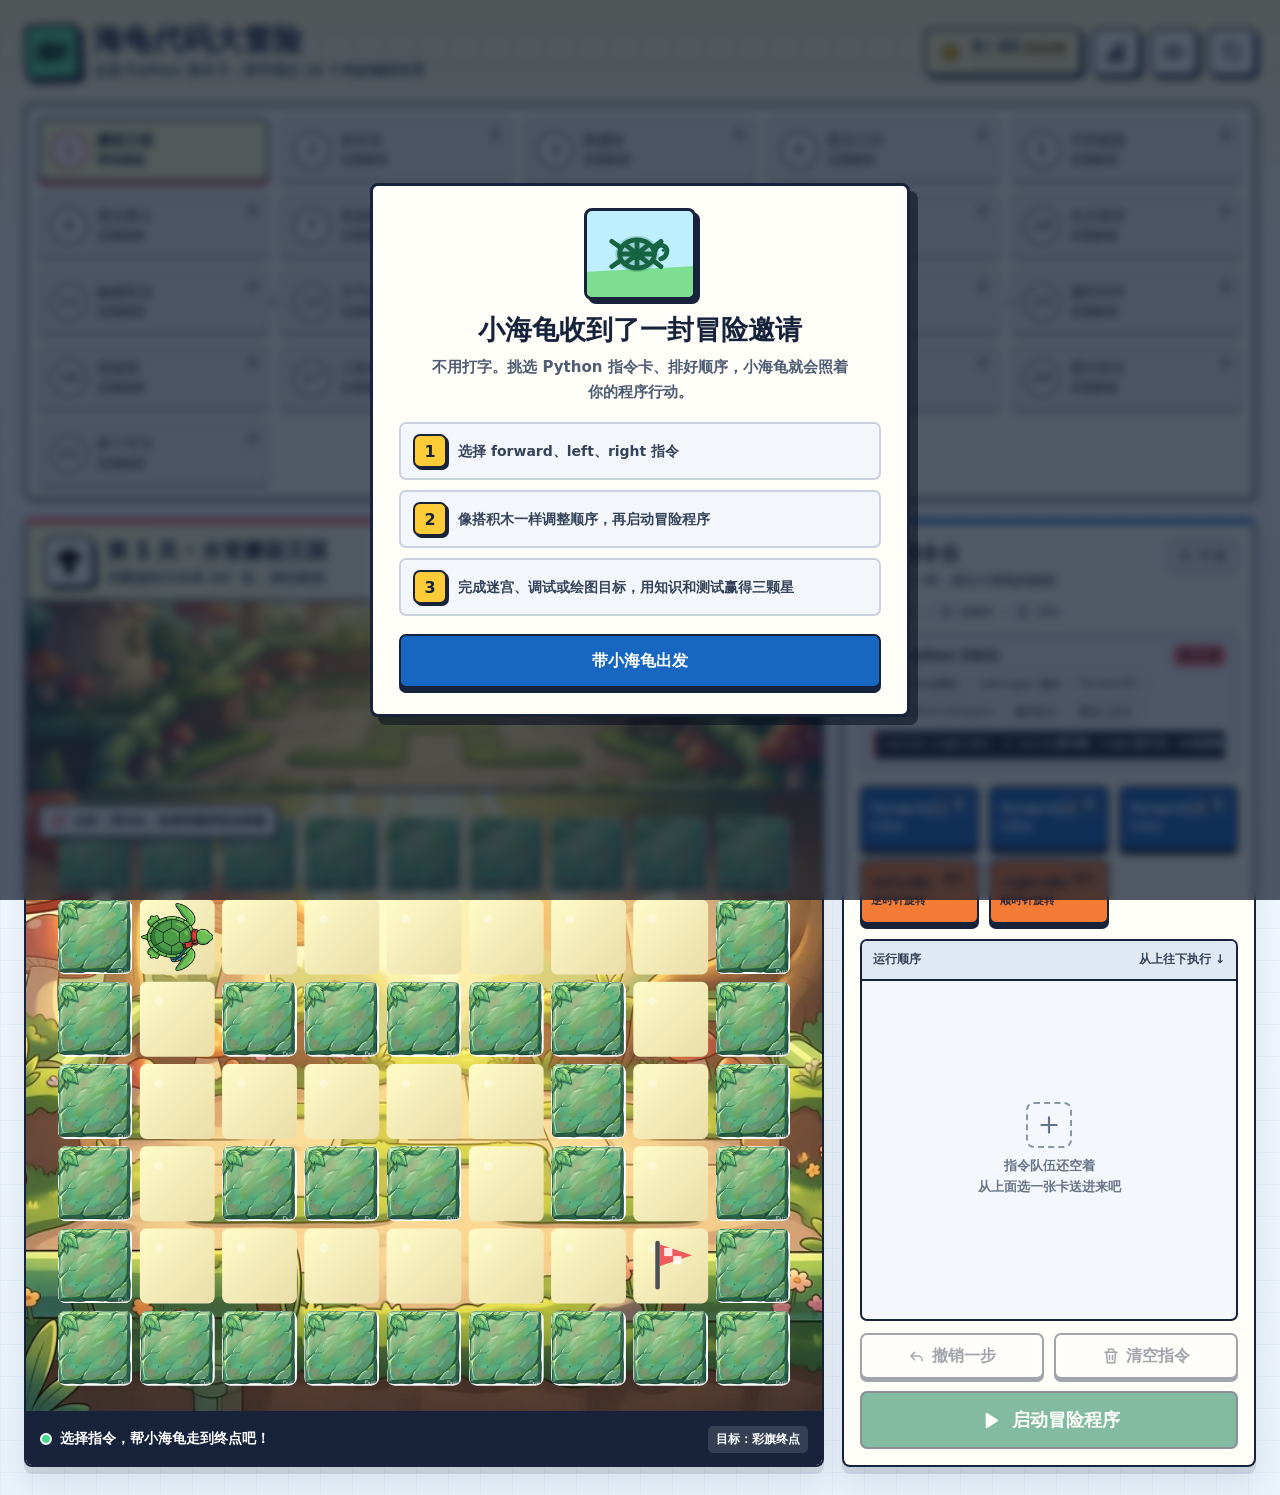
==== commit df84636c: "Set unlock codes for lessons 17 through 21" ====
--- a/index.html
+++ b/index.html
@@ -1870,7 +1870,7 @@
           "name": "三角洲·补给撤离行动",
           "shortName": "三角洲补给",
           "icon": "star",
-          "password": null,
+          "password": "2018",
           "mode": "challenge",
           "lifeStory": true,
           "listQuest": true,
@@ -2080,7 +2080,7 @@
           "name": "我的世界·切片造桥工坊",
           "shortName": "方块切片",
           "icon": "castle",
-          "password": null,
+          "password": "2019",
           "mode": "challenge",
           "lifeStory": true,
           "listQuest": true,
@@ -2305,7 +2305,7 @@
           "name": "王者荣耀·阵容焕新与烟花",
           "shortName": "王者阵容",
           "icon": "star",
-          "password": null,
+          "password": "2020",
           "mode": "challenge",
           "lifeStory": true,
           "listQuest": true,
@@ -2517,7 +2517,7 @@
           "name": "蛋仔派对·积分收集赛",
           "shortName": "蛋仔积分",
           "icon": "trophy",
-          "password": null,
+          "password": "2025",
           "mode": "challenge",
           "lifeStory": true,
           "listQuest": true,
@@ -2724,7 +2724,7 @@
           "name": "保卫萝卜·炮塔列表守卫战",
           "shortName": "萝卜守卫",
           "icon": "star",
-          "password": null,
+          "password": "2026",
           "mode": "challenge",
           "lifeStory": true,
           "listQuest": true,
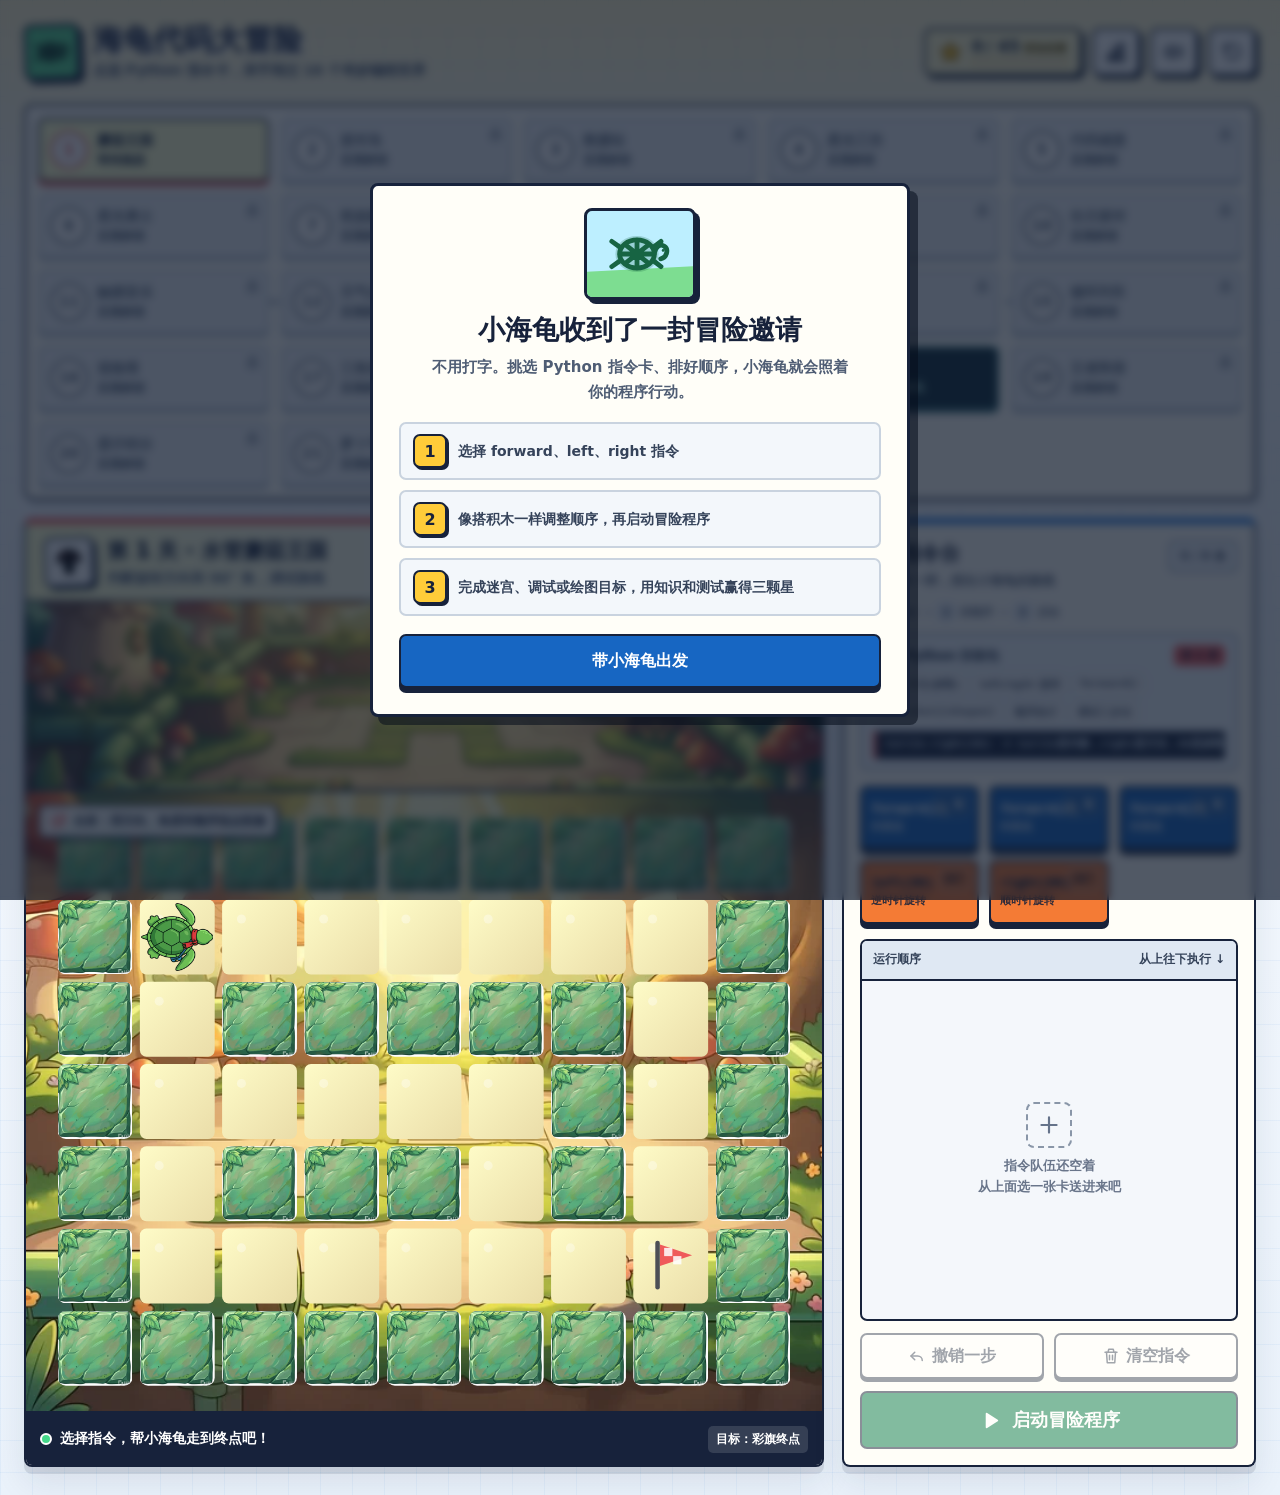
==== commit 89f3d2a6: "Insert password-free Atom Teacher chapter between levels 18 and 19" ====
--- a/index.html
+++ b/index.html
@@ -1115,6 +1115,7 @@
     .quest-arcs > div { width: min(140px,45%); }
     .quest-download { color: #a9d9ff; font-size: 12px; min-height: 32px; }
     .quest-theme-blocks .list-cell, .quest-theme-blocks .quest-art-frame { border-radius: 2px; }
+    .atom-special{text-decoration:none;border-color:#397d83;background:#102d3b;color:#c3fff2;box-shadow:0 3px 0 #275863}.atom-special .level-num{background:#153c4b;color:#8fffe0}.atom-special:hover{background:#174455!important}.atom-special small{color:#a7dbcf}
   </style>
 </head>
 <body>
@@ -3742,6 +3743,14 @@
         btn.innerHTML = `<span class="level-num">${state.completed[index] ? "✓" : index + 1}</span><span class="level-copy"><strong>${item.shortName}</strong><small>${state.stars[index] ? "★".repeat(state.stars[index]) : unlocked ? "等待挑战" : item.password == null ? "口令待设置" : "直播解锁"}</small></span>${unlocked ? "" : `<span class="lock-mark">${iconSvg("lock")}</span>`}`;
         btn.addEventListener("click", () => unlocked ? selectLevel(index) : openPassword(index));
         map.appendChild(btn);
+        if (index === 17) {
+          const special = document.createElement("a");
+          special.className = "level-tab atom-special";
+          special.href = "atom-teacher/";
+          special.setAttribute("aria-label", "进入特别关卡：原子老师的源码之约，无需密码");
+          special.innerHTML = '<span class="level-num">✦</span><span class="level-copy"><strong>源码之约</strong><small>特别关 · 无需密码</small></span>';
+          map.appendChild(special);
+        }
       });
     }
 
@@ -4124,6 +4133,10 @@
       $("#rewardTitle").textContent = "本关通关奖励";
       $("#rewardText").textContent = "记得截图发给老师，你获得一颗4500积分赤星源码蛋哦！";
       $("#nextActionBtn").textContent = last ? "打开 21 关知识地图" : "看看下一张地图";
+      if (currentLevel === 17) {
+        $("#nextHint").textContent = "原子老师在下一站等你！进入无需密码的特别关卡，点亮四枚成长印记。";
+        $("#nextActionBtn").textContent = "进入特别关 · 源码之约";
+      }
       const finishFlow = () => beginLeaderboardFlow(currentLevel + 1, state.stars[currentLevel]);
       if (level().rpg) startRpgCutscene(() => { launchConfetti(); finishFlow(); });
       else finishFlow();
@@ -4467,6 +4480,7 @@
       $("#replayBtn").addEventListener("click", () => { $("#completeModal").classList.add("hidden"); program=[]; challengeState=createChallengeState(); resetBoard(); renderProgram(); });
       $("#nextActionBtn").addEventListener("click", () => {
         $("#completeModal").classList.add("hidden");
+        if (currentLevel === 17) { location.href = "atom-teacher/"; return; }
         if(currentLevel < GAME_CONFIG.levels.length-1) {
           const next=currentLevel+1; state.unlocked.includes(next)?selectLevel(next):openPassword(next);
         } else {
@@ -4513,6 +4527,10 @@
     function init() {
       initializeLevelParams(); setupEvents(); renderAll(); resetBoard(false);
       if(state.guideSeen) $("#guideModal").classList.add("hidden");
+      if (new URLSearchParams(location.search).get("resume") === "19") {
+        $("#guideModal").classList.add("hidden");
+        state.unlocked.includes(18) ? selectLevel(18) : openPassword(18);
+      }
       if(playerProfile.displayName && Object.keys(playerProfile.pendingScores).length) flushPendingScores().catch(()=>{});
       window.TurtleGame = { config: GAME_CONFIG, selectLevel, resetBoard, getState: () => ({currentLevel,program:[...program],turtle:{...turtle},progress:{...state}}) };
     }
